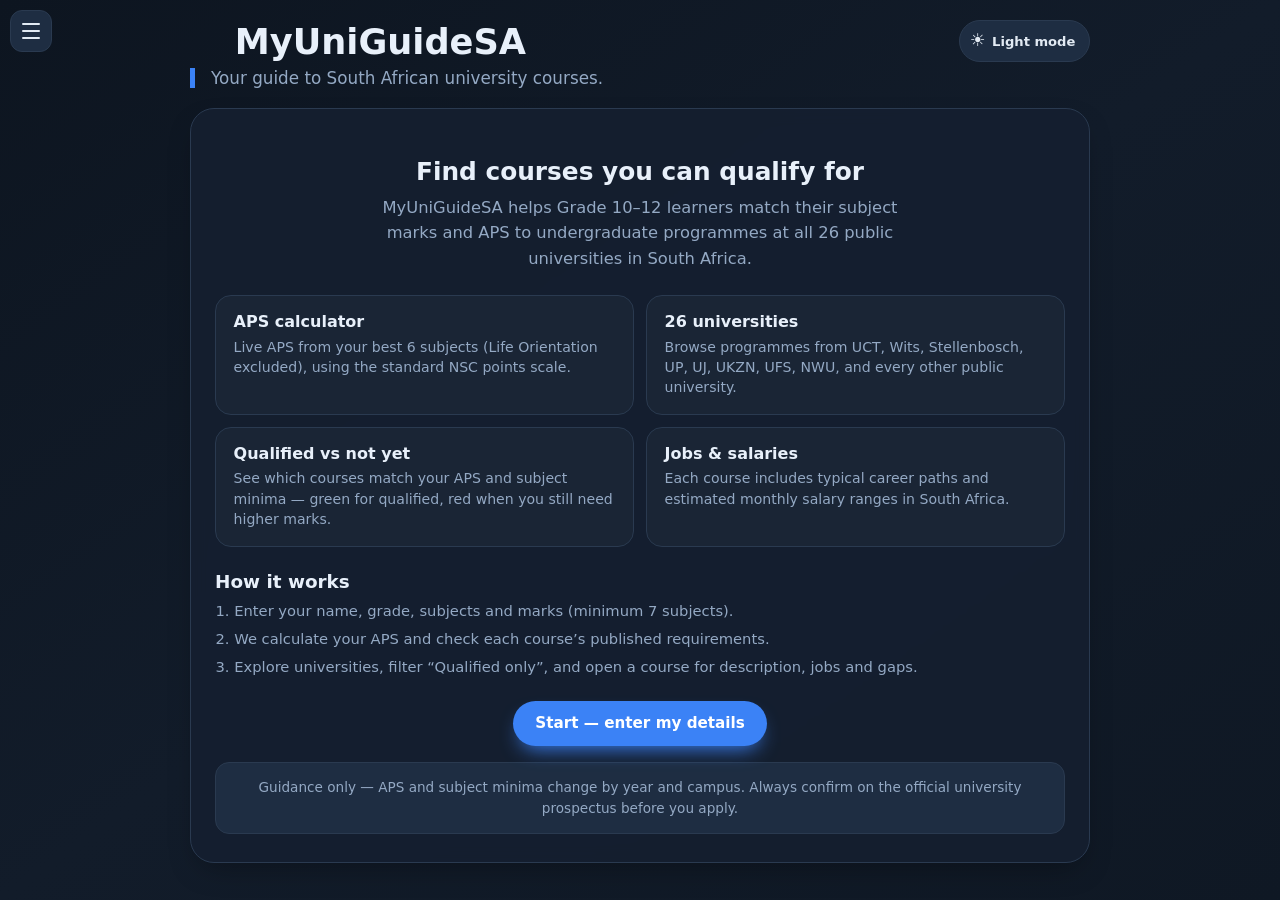
==== index.html @ 0fb4bee8 "c" ====
<!DOCTYPE html>
<html lang="en">
<head>
    <meta charset="UTF-8">
    <meta name="viewport" content="width=device-width, initial-scale=1.0">
    <title>MyUniGuideSA · Home</title>
    <link rel="stylesheet" href="style.css">
    <script>
      (function () {
        const t = localStorage.getItem('uniPath_theme') || 'dark';
        if (t === 'light') document.documentElement.classList.add('light');
      })();
    </script>
    <style>
      .home-hero { text-align: center; padding: 1.5rem 0.5rem 1.25rem; }
      .home-hero h2 {
        font-size: 1.55rem; color: var(--heading);
        margin-bottom: 0.6rem; justify-content: center;
      }
      .home-hero p {
        color: var(--text-muted); font-size: 1.02rem; line-height: 1.55;
        max-width: 34rem; margin: 0 auto;
      }
      .home-cta {
        display: flex; flex-wrap: wrap; gap: 0.6rem;
        justify-content: center; margin: 1.35rem 0 1rem;
      }
      .home-cta a {
        text-decoration: none; display: inline-flex; align-items: center;
        justify-content: center; padding: 0.85rem 1.4rem;
        border-radius: 40px; font-weight: 600; font-size: 0.95rem;
      }
      .home-cta .btn-primary { width: auto; margin: 0; }
      .feature-grid { display: grid; gap: 0.75rem; margin-top: 0.25rem; }
      @media (min-width: 640px) { .feature-grid { grid-template-columns: 1fr 1fr; } }
      .feature-card {
        background: var(--surface); border: 1px solid var(--border);
        border-radius: 16px; padding: 1rem 1.1rem; text-align: left;
      }
      .feature-card h3 { color: var(--heading); font-size: 1rem; margin-bottom: 0.35rem; }
      .feature-card p { color: var(--text-muted); font-size: 0.88rem; line-height: 1.45; margin: 0; }
      .how-list {
        margin: 0.5rem 0 0; padding-left: 1.2rem;
        color: var(--text-muted); font-size: 0.92rem; line-height: 1.55;
      }
      .how-list li { margin-bottom: 0.35rem; }
      .home-note {
        margin-top: 0; padding: 0.9rem 1rem; border-radius: 14px;
        background: var(--surface2); border: 1px solid var(--border);
        color: var(--text-muted); font-size: 0.85rem; line-height: 1.5; text-align: center;
      }
      .top-bar { margin-left: 2.8rem; }
      @media (max-width: 700px) {
        .top-bar { margin-left: 2.6rem; }
        .home-hero h2 { font-size: 1.3rem; }
      }
    </style>
</head>
<body>
    <button type="button" class="menu-btn menu-btn-fixed" id="menuBtn" aria-label="Open menu" title="Menu">
        <span class="menu-bar"></span>
        <span class="menu-bar"></span>
        <span class="menu-bar"></span>
    </button>

    <div class="side-menu-backdrop" id="menuBackdrop" hidden></div>
    <nav class="side-menu" id="sideMenu" aria-label="Main menu" hidden>
        <div class="side-menu-header">Menu</div>
        <a class="side-menu-item active" href="index.html">Home</a>
        <a class="side-menu-item" href="details.html">Your details</a>
        <a class="side-menu-item" href="contact.html">Contact</a>
    </nav>

    <div class="app-container">
        <div class="top-bar">
            <h1>MyUniGuideSA</h1>
            <button type="button" class="theme-toggle" id="themeToggle" title="Toggle theme">
                <span class="theme-icon">☀️</span>
                <span class="theme-label">Light mode</span>
            </button>
        </div>
        <div class="subhead">Your guide to South African university courses.</div>

        <div class="card single-card">
            <div class="home-hero">
                <h2>Find courses you can qualify for</h2>
                <p>
                  MyUniGuideSA helps Grade 10–12 learners match their subject marks and APS
                  to undergraduate programmes at all 26 public universities in South Africa.
                </p>
            </div>

            <div class="feature-grid">
                <div class="feature-card">
                    <h3>APS calculator</h3>
                    <p>Live APS from your best 6 subjects (Life Orientation excluded), using the standard NSC points scale.</p>
                </div>
                <div class="feature-card">
                    <h3>26 universities</h3>
                    <p>Browse programmes from UCT, Wits, Stellenbosch, UP, UJ, UKZN, UFS, NWU, and every other public university.</p>
                </div>
                <div class="feature-card">
                    <h3>Qualified vs not yet</h3>
                    <p>See which courses match your APS and subject minima — green for qualified, red when you still need higher marks.</p>
                </div>
                <div class="feature-card">
                    <h3>Jobs & salaries</h3>
                    <p>Each course includes typical career paths and estimated monthly salary ranges in South Africa.</p>
                </div>
            </div>

            <h2 style="margin-top:1.5rem; margin-bottom:0.5rem; font-size:1.15rem;">How it works</h2>
            <ol class="how-list">
                <li>Enter your name, grade, subjects and marks (minimum 7 subjects).</li>
                <li>We calculate your APS and check each course’s published requirements.</li>
                <li>Explore universities, filter “Qualified only”, and open a course for description, jobs and gaps.</li>
            </ol>

            <div class="home-cta">
                <a class="btn-primary" href="details.html">Start — enter my details</a>
            </div>

            <p class="home-note">
                Guidance only — APS and subject minima change by year and campus.
                Always confirm on the official university prospectus before you apply.
            </p>
        </div>
    </div>

    <script>
      (function () {
        const menuBtn = document.getElementById('menuBtn');
        const menu = document.getElementById('sideMenu');
        const backdrop = document.getElementById('menuBackdrop');
        function openMenu() {
          menu.hidden = false;
          backdrop.hidden = false;
          requestAnimationFrame(function () {
            menu.classList.add('open');
            backdrop.classList.add('open');
          });
        }
        function closeMenu() {
          menu.classList.remove('open');
          backdrop.classList.remove('open');
          setTimeout(function () {
            menu.hidden = true;
            backdrop.hidden = true;
          }, 200);
        }
        menuBtn.addEventListener('click', function () {
          if (menu.classList.contains('open')) closeMenu();
          else openMenu();
        });
        backdrop.addEventListener('click', closeMenu);

        const btn = document.getElementById('themeToggle');
        function applyIcon() {
          const light = document.documentElement.classList.contains('light');
          const icon = btn.querySelector('.theme-icon');
          const label = btn.querySelector('.theme-label');
          if (icon) icon.textContent = light ? '🌙' : '☀️';
          if (label) label.textContent = light ? 'Dark mode' : 'Light mode';
        }
        applyIcon();
        btn.addEventListener('click', function () {
          document.documentElement.classList.toggle('light');
          const light = document.documentElement.classList.contains('light');
          localStorage.setItem('uniPath_theme', light ? 'light' : 'dark');
          applyIcon();
        });
      })();
    </script>
</body>
</html>
---- style.css ----
* {
    box-sizing: border-box;
    margin: 0;
    padding: 0;
}

:root {
    --bg1: #0d1520;
    --bg2: #121c2a;
    --bg3: #0f1824;
    --card: rgba(22, 32, 48, 0.9);
    --border: #2a3a50;
    --text: #e2eaf3;
    --text-muted: #94a9c4;
    --heading: #e8f0fa;
    --accent: #3b82f6;
    --accent-hover: #2563eb;
    --surface: #1a2535;
    --surface2: #1e2d42;
    --surface3: #162030;
    --input-bg: #1a2535;
    --nav-bg: #1a2535cc;
    --ok-bg: #0f2a1a;
    --ok-border: #22c55e;
    --bad-bg: #2a1515;
    --bad-border: #ef4444;
    --badge-yes-bg: #14532d;
    --badge-yes-text: #86efac;
    --badge-no-bg: #450a0a;
    --badge-no-text: #fca5a5;
}

html.light {
    --bg1: #f0f4fa;
    --bg2: #e6ecf5;
    --bg3: #eef2f8;
    --card: rgba(255, 255, 255, 0.92);
    --border: #d2deec;
    --text: #102a41;
    --text-muted: #5e6f88;
    --heading: #0b2a4e;
    --accent: #1e4a7a;
    --accent-hover: #12345c;
    --surface: #f8fafd;
    --surface2: #e9f0f8;
    --surface3: #ffffff;
    --input-bg: #ffffff;
    --nav-bg: #ffffffcc;
    --ok-bg: #f2fbf5;
    --ok-border: #2e9e5b;
    --bad-bg: #fdf6f6;
    --bad-border: #d97373;
    --badge-yes-bg: #d3f1dd;
    --badge-yes-text: #0f7b3e;
    --badge-no-bg: #fadcdc;
    --badge-no-text: #a02020;
}

body {
    font-family: 'Inter', system-ui, -apple-system, BlinkMacSystemFont, 'Segoe UI', Roboto, sans-serif;
    background: linear-gradient(145deg, var(--bg1) 0%, var(--bg2) 50%, var(--bg3) 100%);
    min-height: 100vh;
    display: flex;
    justify-content: center;
    padding: 1.25rem 0.75rem 2rem;
    color: var(--text);
    transition: background 0.2s, color 0.2s;
}

.app-container {
    max-width: 900px;
    width: 100%;
}

.app-container.wide {
    max-width: 1400px;
}

.top-bar {
    display: flex;
    align-items: center;
    justify-content: space-between;
    gap: 0.6rem;
    margin-bottom: 0.4rem;
}

.top-bar h1 {
    flex: 1;
    min-width: 0;
}

.menu-btn {
    width: 42px;
    height: 42px;
    border-radius: 12px;
    border: 1px solid var(--border);
    background: var(--surface2);
    display: inline-flex;
    flex-direction: column;
    align-items: center;
    justify-content: center;
    gap: 5px;
    cursor: pointer;
    flex-shrink: 0;
    padding: 0;
}

.menu-btn:hover {
    border-color: var(--accent);
    background: var(--surface);
}

.menu-bar {
    display: block;
    width: 18px;
    height: 2px;
    background: var(--text);
    border-radius: 2px;
}

/* Side menu */
.side-menu-backdrop {
    position: fixed;
    inset: 0;
    background: rgba(0,0,0,0.45);
    z-index: 200;
    opacity: 0;
    transition: opacity 0.2s;
}

.side-menu-backdrop.open {
    opacity: 1;
}

.side-menu {
    position: fixed;
    top: 0;
    left: 0;
    width: min(300px, 85vw);
    height: 100%;
    background: var(--surface3);
    border-right: 1px solid var(--border);
    z-index: 210;
    padding: 1.25rem 0.85rem;
    transform: translateX(-105%);
    transition: transform 0.22s ease;
    box-shadow: 8px 0 30px rgba(0,0,0,0.25);
}

.side-menu.open {
    transform: translateX(0);
}

.side-menu-header {
    font-weight: 700;
    color: var(--heading);
    font-size: 1.05rem;
    margin-bottom: 1rem;
    padding: 0 0.5rem;
}

.side-menu-item {
    display: flex;
    align-items: center;
    gap: 0.7rem;
    padding: 0.85rem 0.75rem;
    border-radius: 14px;
    color: var(--text);
    text-decoration: none;
    font-weight: 600;
    font-size: 0.95rem;
    margin-bottom: 0.35rem;
}

.side-menu-item:hover,
.side-menu-item.active {
    background: var(--surface2);
    color: var(--accent);
}

.side-menu-item .icon-svg {
    display: inline-block;
    width: 1.05em;
    height: 1.05em;
    max-width: 1.25rem;
    max-height: 1.25rem;
    vertical-align: -0.15em;
    fill: none;
    stroke: currentColor;
    stroke-width: 2;
    stroke-linecap: round;
    stroke-linejoin: round;
    flex-shrink: 0;
    overflow: visible;
}


.theme-toggle {
    background: var(--surface2);
    border: 1px solid var(--border);
    color: var(--text);
    height: 42px;
    padding: 0 0.85rem 0 0.65rem;
    border-radius: 40px;
    font-size: 0.9rem;
    font-weight: 600;
    cursor: pointer;
    flex-shrink: 0;
    transition: 0.15s;
    display: inline-flex;
    align-items: center;
    gap: 0.4rem;
    font-family: inherit;
}

.theme-toggle .theme-icon {
    font-size: 1.1rem;
    line-height: 1;
}

.theme-toggle .theme-label {
    font-size: 0.82rem;
    white-space: nowrap;
}

.theme-toggle:hover {
    background: var(--accent);
    color: #fff;
    border-color: var(--accent);
}

@media (max-width: 480px) {
    .theme-toggle .theme-label {
        display: none;
    }
    .theme-toggle {
        width: 42px;
        padding: 0;
        justify-content: center;
        border-radius: 50%;
    }
}

h1 {
    font-size: 2.2rem;
    font-weight: 600;
    color: var(--heading);
    display: flex;
    align-items: center;
    gap: 0.5rem;
    flex-wrap: wrap;
}

h1 span {
    background: var(--accent);
    color: white;
    font-size: 0.95rem;
    font-weight: 500;
    padding: 0.2rem 0.85rem;
    border-radius: 40px;
    letter-spacing: 0.3px;
}

.subhead {
    color: var(--text-muted);
    margin-bottom: 1.2rem;
    font-size: 1.05rem;
    border-left: 5px solid var(--accent);
    padding-left: 1rem;
    font-weight: 400;
}

.page-nav {
    display: flex;
    align-items: center;
    gap: 0.6rem;
    margin-bottom: 1.2rem;
    background: var(--nav-bg);
    padding: 0.55rem 1rem;
    border-radius: 40px;
    border: 1px solid var(--border);
    width: fit-content;
    flex-wrap: wrap;
}

.nav-step {
    font-weight: 600;
    color: var(--text-muted);
    font-size: 0.9rem;
    padding: 0.3rem 0.85rem;
    border-radius: 30px;
    text-decoration: none;
    transition: 0.15s;
}

.nav-step.active {
    background: var(--accent);
    color: white;
    box-shadow: 0 4px 10px -3px var(--accent);
}

.nav-link:hover {
    background: var(--surface2);
    color: var(--accent);
}

.nav-arrow {
    color: var(--text-muted);
    font-weight: 600;
}

.card {
    background: var(--card);
    backdrop-filter: blur(8px);
    -webkit-backdrop-filter: blur(8px);
    border-radius: 24px;
    box-shadow: 0 12px 30px -10px rgba(0, 0, 0, 0.35);
    padding: 1.5rem 1.5rem 1.75rem;
    border: 1px solid var(--border);
}

.card h2 {
    font-size: 1.4rem;
    font-weight: 600;
    color: var(--heading);
    margin-bottom: 1.25rem;
    display: flex;
    align-items: center;
    gap: 0.5rem;
}

.field-group {
    margin-bottom: 1.2rem;
}

label {
    display: block;
    font-weight: 500;
    color: var(--text-muted);
    margin-bottom: 0.35rem;
    font-size: 0.9rem;
}

input, select {
    width: 100%;
    padding: 0.8rem 1rem;
    border: 2px solid var(--border);
    border-radius: 16px;
    font-size: 1rem;
    background: var(--input-bg);
    transition: 0.15s;
    font-family: inherit;
    color: var(--text);
}

input:focus, select:focus {
    outline: none;
    border-color: var(--accent);
    box-shadow: 0 0 0 4px rgba(59, 130, 246, 0.2);
}

input::placeholder {
    color: var(--text-muted);
    opacity: 0.7;
}

.subject-row {
    display: flex;
    gap: 0.55rem;
    align-items: center;
    margin-bottom: 0.55rem;
    background: var(--surface);
    padding: 0.45rem 0.55rem;
    border-radius: 16px;
    border: 1px solid var(--border);
}

.subject-row select {
    flex: 2;
    min-width: 0;
    padding: 0.55rem 0.7rem;
    font-size: 0.92rem;
}

.subject-row input {
    flex: 0 0 72px;
    padding: 0.55rem 0.4rem;
    text-align: center;
    font-size: 0.92rem;
}

.subject-row button {
    background: #3a1f1f;
    border: none;
    border-radius: 12px;
    width: 34px;
    height: 34px;
    font-size: 1.1rem;
    color: #f87171;
    font-weight: bold;
    cursor: pointer;
    flex-shrink: 0;
}

html.light .subject-row button {
    background: #ffe8e8;
    color: #b33a3a;
}

.subject-row button:hover {
    filter: brightness(1.15);
}

.btn-primary, .btn-secondary {
    border: none;
    padding: 0.95rem 1.6rem;
    border-radius: 40px;
    font-weight: 600;
    font-size: 1rem;
    cursor: pointer;
    transition: 0.2s;
    display: inline-flex;
    align-items: center;
    justify-content: center;
    gap: 0.5rem;
}

.btn-primary {
    background: var(--accent);
    color: white;
    box-shadow: 0 10px 20px -8px var(--accent);
    width: 100%;
    margin-top: 0.75rem;
}

.btn-primary:hover {
    background: var(--accent-hover);
    transform: scale(1.01);
}

.btn-primary:disabled {
    opacity: 0.7;
    cursor: wait;
    transform: none;
}

.btn-secondary {
    background: var(--surface2);
    color: var(--text);
    border: 1px solid var(--border);
}

.btn-secondary:hover {
    filter: brightness(1.08);
}

.subjects-header {
    display: flex;
    justify-content: space-between;
    align-items: center;
    margin-bottom: 0.6rem;
    flex-wrap: wrap;
    gap: 0.4rem;
}

.subjects-header span {
    font-weight: 500;
    color: var(--text-muted);
    font-size: 0.92rem;
}

.btn-small {
    background: var(--surface2);
    border: none;
    padding: 0.35rem 0.9rem;
    border-radius: 30px;
    font-weight: 500;
    font-size: 0.85rem;
    color: var(--accent);
    cursor: pointer;
}

.btn-small:hover {
    filter: brightness(1.1);
}

.hint-text {
    font-size: 0.8rem;
    color: var(--text-muted);
    margin-top: 0.4rem;
}

.hint-text.center {
    text-align: center;
    margin-top: 0.75rem;
}

/* Live APS */
.aps-live {
    display: flex;
    align-items: center;
    flex-wrap: wrap;
    gap: 0.6rem;
    margin: 1rem 0 0.25rem;
    padding: 0.85rem 1.1rem;
    background: var(--surface2);
    border: 1px solid var(--border);
    border-radius: 16px;
}

.aps-live-label {
    font-weight: 600;
    color: var(--text-muted);
    font-size: 0.9rem;
}

.aps-live-value {
    background: var(--accent);
    color: #fff;
    font-weight: 700;
    font-size: 1.15rem;
    padding: 0.2rem 0.85rem;
    border-radius: 40px;
    min-width: 2.5rem;
    text-align: center;
}

.aps-live-hint {
    font-size: 0.8rem;
    color: var(--text-muted);
}

/* Results toolbar (sticky filters) */
.results-toolbar {
    position: relative;
    background: var(--surface3);
    border: 1px solid var(--border);
    border-radius: 16px;
    padding: 0.75rem 0.9rem;
    margin-bottom: 1rem;
    box-shadow: 0 4px 12px -8px rgba(0,0,0,0.25);
}

.filter-row {
    display: flex;
    align-items: center;
    flex-wrap: wrap;
    gap: 0.4rem;
    margin-bottom: 0.65rem;
}

.filter-label {
    font-size: 0.85rem;
    font-weight: 600;
    color: var(--text-muted);
    margin-right: 0.25rem;
}

.filter-btn {
    background: var(--surface);
    border: 1px solid var(--border);
    color: var(--text);
    padding: 0.35rem 0.75rem;
    border-radius: 20px;
    font-size: 0.8rem;
    font-weight: 500;
    cursor: pointer;
    transition: 0.15s;
}

.filter-btn.active {
    background: var(--accent);
    border-color: var(--accent);
    color: #fff;
}

.filter-btn:hover:not(.active) {
    border-color: var(--accent);
}

.uni-nav-title {
    font-weight: 600;
    color: var(--text-muted);
    margin-bottom: 0.45rem;
    font-size: 0.85rem;
}

.uni-nav-btns {
    display: flex;
    flex-wrap: wrap;
    gap: 0.35rem;
}

.uni-nav-btn {
    background: var(--surface);
    border: 1px solid var(--border);
    color: var(--text);
    padding: 0.28rem 0.55rem;
    border-radius: 16px;
    font-size: 0.75rem;
    font-weight: 600;
    cursor: pointer;
    transition: 0.15s;
}

.uni-nav-btn:hover {
    background: var(--accent);
    color: #fff;
    border-color: var(--accent);
}

.results-summary {
    margin-bottom: 0.85rem;
    padding: 0.75rem 1rem;
    background: var(--surface2);
    border-radius: 16px;
    border: 1px solid var(--border);
    display: flex;
    flex-wrap: wrap;
    align-items: center;
    gap: 0.5rem;
}

.aps-pill {
    background: var(--accent);
    color: white;
    padding: 0.15rem 0.7rem;
    border-radius: 40px;
    font-size: 0.85rem;
    font-weight: 600;
}

.results-counts {
    color: var(--text-muted);
    font-weight: 500;
    font-size: 0.9rem;
}

.disclaimer {
    font-size: 0.78rem;
    color: var(--text-muted);
    margin-bottom: 1rem;
    line-height: 1.4;
}

.university-block {
    background: var(--surface3);
    border-radius: 20px;
    margin-bottom: 1.15rem;
    border: 1px solid var(--border);
    overflow: hidden;
    transition: box-shadow 0.3s;
}

.university-block.uni-highlight {
    box-shadow: 0 0 0 3px var(--accent);
}

.university-header {
    background: var(--surface2);
    padding: 0.85rem 1.1rem;
    font-weight: 700;
    font-size: 1.05rem;
    color: var(--heading);
    border-bottom: 1px solid var(--border);
    display: flex;
    align-items: center;
    justify-content: space-between;
    gap: 0.6rem;
    flex-wrap: wrap;
}

.uni-header-left {
    display: flex;
    align-items: center;
    gap: 0.45rem;
    flex-wrap: wrap;
}

.uni-short {
    background: var(--accent);
    color: #fff;
    font-size: 0.7rem;
    font-weight: 700;
    padding: 0.15rem 0.45rem;
    border-radius: 8px;
    letter-spacing: 0.3px;
}

.uni-title {
    font-size: 1.02rem;
}

.province-tag {
    background: var(--surface);
    border: 1px solid var(--border);
    color: var(--text-muted);
    font-size: 0.7rem;
    font-weight: 600;
    padding: 0.15rem 0.5rem;
    border-radius: 20px;
}

.apply-link {
    font-size: 0.8rem;
    font-weight: 600;
    color: var(--accent);
    text-decoration: none;
    padding: 0.3rem 0.7rem;
    border: 1px solid var(--accent);
    border-radius: 20px;
    white-space: nowrap;
}

.apply-link:hover {
    background: var(--accent);
    color: #fff;
}

.faculty-block {
    border-bottom: 1px solid var(--border);
    padding: 0.15rem 0;
}

.faculty-block:last-child {
    border-bottom: none;
}

.faculty-header {
    padding: 0.75rem 1.1rem 0.35rem;
    font-weight: 600;
    color: var(--accent);
    font-size: 0.95rem;
    background: var(--surface);
}

.course-item {
    display: flex;
    align-items: center;
    justify-content: space-between;
    padding: 0.6rem 1.1rem 0.6rem 1.35rem;
    border-bottom: 1px solid var(--border);
    transition: 0.1s;
    cursor: pointer;
}

.course-item:last-child {
    border-bottom: none;
}

.course-item:hover {
    filter: brightness(1.06);
}

.course-info {
    display: flex;
    align-items: center;
    gap: 0.55rem;
    flex: 1;
    flex-wrap: wrap;
    min-width: 0;
}

.course-name {
    font-weight: 500;
    color: var(--text);
    font-size: 0.95rem;
}

.course-aps, .course-duration {
    background: var(--surface);
    color: var(--text-muted);
    padding: 0.12rem 0.55rem;
    border-radius: 40px;
    font-size: 0.72rem;
    font-weight: 600;
    white-space: nowrap;
    border: 1px solid var(--border);
}

.arrow-btn {
    background: none;
    border: none;
    font-size: 1.1rem;
    color: var(--accent);
    cursor: pointer;
    padding: 0.25rem 0.4rem;
    border-radius: 30px;
    opacity: 0.75;
    flex-shrink: 0;
}

.arrow-btn:hover {
    background: var(--surface2);
    opacity: 1;
}

.course-desc {
    display: none !important;
    padding: 0.7rem 1.1rem 0.9rem 1.35rem;
    background: var(--surface);
    font-size: 0.88rem;
    color: var(--text-muted);
    border-left: 4px solid var(--accent);
    margin: 0 0 0.25rem 0;
    border-radius: 0 0 0 10px;
    line-height: 1.55;
}

.course-desc.show {
    display: block !important;
}

.course-desc strong {
    color: var(--heading);
}

.course-desc ul {
    margin: 0.35rem 0 0 1.1rem;
}

.course-desc li {
    margin-bottom: 0.15rem;
}

.req-fail, .aps-bad {
    color: #f87171;
}

html.light .req-fail, html.light .aps-bad {
    color: #b33a3a;
}

.aps-ok {
    color: #4ade80;
}

html.light .aps-ok {
    color: #0f7b3e;
}

.no-results {
    padding: 1.5rem;
    text-align: center;
    color: var(--text-muted);
    font-style: italic;
}

.course-qualified {
    background: rgba(34, 197, 94, 0.18);
    border-left: 5px solid #22c55e;
}

.course-not-qualified {
    background: rgba(239, 68, 68, 0.16);
    border-left: 5px solid #ef4444;
}

html.light .course-qualified {
    background: #dcfce7;
    border-left: 5px solid #16a34a;
}

html.light .course-not-qualified {
    background: #fee2e2;
    border-left: 5px solid #dc2626;
}

.badge {
    font-size: 0.68rem;
    font-weight: 700;
    padding: 0.15rem 0.5rem;
    border-radius: 40px;
    white-space: nowrap;
}

.badge-yes {
    background: var(--badge-yes-bg);
    color: var(--badge-yes-text);
    border: 1px solid var(--ok-border);
}

.badge-no {
    background: var(--badge-no-bg);
    color: var(--badge-no-text);
    border: 1px solid var(--bad-border);
}

.subject-row.locked {
    background: var(--surface2);
    border: 1px solid var(--border);
    position: relative;
}

.subject-row.locked::before {
    content: 'L';
    position: absolute;
    top: -7px;
    left: -7px;
    background: var(--accent);
    color: white;
    font-size: 0.65rem;
    width: 18px;
    height: 18px;
    border-radius: 50%;
    display: flex;
    align-items: center;
    justify-content: center;
}

.subject-row.locked select,
.subject-row.locked input {
    background: var(--surface3);
    color: var(--text);
    font-weight: 600;
    border-color: var(--border);
}

.subject-row .lock-badge {
    display: flex;
    align-items: center;
    justify-content: center;
    background: var(--accent);
    color: white;
    font-size: 0.7rem;
    font-weight: 700;
    width: 34px;
    height: 34px;
    border-radius: 12px;
    flex-shrink: 0;
}


/* ========== MOBILE / PHONE ========== */

/* ========== PHONES ONLY ========== */
@media (max-width: 700px) {
    body {
        padding: 0.55rem 0.55rem 4.5rem;
        padding-top: 0.55rem;
    }

    .menu-btn-fixed {
        position: fixed;
        top: 0.55rem;
        left: 0.55rem;
        z-index: 300;
        width: 40px;
        height: 40px;
    }

    /* Room for fixed menu on the left */
    .app-container,
    .app-container.wide {
        max-width: 100%;
        width: 100%;
        padding-left: 0;
        padding-right: 0;
        box-sizing: border-box;
    }

    .top-bar {
        display: flex;
        align-items: center;
        justify-content: space-between;
        gap: 0.5rem;
        margin: 0 0 0.35rem 2.6rem; /* leave space for fixed menu */
        width: auto;
        max-width: 100%;
    }

    .top-bar h1 {
        flex: 1;
        min-width: 0;
        font-size: 1.25rem;
        margin: 0;
    }

    h1 span {
        font-size: 0.65rem;
        padding: 0.12rem 0.5rem;
    }

    .theme-toggle {
        width: 40px;
        height: 40px;
        min-width: 40px;
        padding: 0;
        border-radius: 50%;
        justify-content: center;
        flex-shrink: 0;
    }

    .theme-toggle .theme-label {
        display: none;
    }

    .theme-toggle .theme-icon {
        font-size: 1.15rem;
        line-height: 1;
    }

    .subhead {
        font-size: 0.86rem;
        margin: 0 0 0.75rem 0;
        padding-left: 0.7rem;
        border-left-width: 3px;
        line-height: 1.4;
        width: 100%;
        box-sizing: border-box;
    }

    .page-nav {
        width: 100%;
        max-width: 100%;
        box-sizing: border-box;
        justify-content: center;
        padding: 0.4rem 0.5rem;
        margin-bottom: 0.75rem;
    }

    .nav-step {
        font-size: 0.75rem;
        padding: 0.28rem 0.55rem;
    }

    .card {
        width: 100%;
        max-width: 100%;
        box-sizing: border-box;
        padding: 1rem 0.75rem 1.15rem;
        border-radius: 16px;
        margin: 0;
    }

    .card h2 {
        font-size: 1.12rem;
        margin-bottom: 0.85rem;
    }

    input, select {
        font-size: 16px;
        width: 100%;
        box-sizing: border-box;
    }

    /* Subject rows: select left, mark + lock on RIGHT (same row) */
    .subject-row {
        display: flex;
        flex-wrap: nowrap;
        align-items: center;
        gap: 0.4rem;
        padding: 0.45rem 0.45rem;
        margin-bottom: 0.5rem;
        width: 100%;
        box-sizing: border-box;
    }

    .subject-row select {
        flex: 1 1 auto;
        min-width: 0;
        width: auto;
        font-size: 15px;
        padding: 0.55rem 0.5rem;
    }

    .subject-row input.subject-mark {
        flex: 0 0 58px;
        width: 58px;
        min-width: 58px;
        max-width: 58px;
        padding: 0.55rem 0.25rem;
        font-size: 15px;
        text-align: center;
    }

    .subject-row button,
    .subject-row .lock-badge {
        flex: 0 0 34px;
        width: 34px;
        height: 34px;
        min-width: 34px;
    }

    .subject-row.locked::before {
        display: none; /* avoid double L clutter on phones */
    }

    .subjects-header {
        flex-direction: column;
        align-items: flex-start;
        gap: 0.4rem;
    }

    .aps-live {
        width: 100%;
        box-sizing: border-box;
    }

    .btn-primary {
        width: 100%;
        box-sizing: border-box;
    }

    /* Results full width */
    .results-summary,
    .results-toolbar,
    .university-block,
    .disclaimer {
        width: 100%;
        max-width: 100%;
        box-sizing: border-box;
    }

    .results-toolbar {
        padding: 0.55rem 0.6rem;
    }

    .uni-search-input {
        width: 100%;
        box-sizing: border-box;
        font-size: 16px;
    }

    .uni-nav-btns {
        display: grid;
        grid-template-columns: 1fr 1fr;
        gap: 0.35rem;
    }

    .uni-nav-btn {
        width: 100%;
        text-align: center;
        white-space: normal;
        font-size: 0.68rem;
        padding: 0.4rem 0.35rem;
    }

    .course-item {
        width: 100%;
        box-sizing: border-box;
        padding: 0.55rem 0.6rem;
    }

    .course-name {
        width: 100%;
        font-size: 0.86rem;
    }

    /* Scroll-to-top: bottom center only, not top-right clutter */
    .scroll-top-btn {
        left: 50%;
        right: auto;
        bottom: 1rem;
        top: auto;
        transform: translateX(-50%) translateY(120%);
        width: 46px;
        height: 46px;
    }

    .scroll-top-btn.show {
        transform: translateX(-50%) translateY(0);
    }

    .scroll-top-btn:hover {
        transform: translateX(-50%) translateY(0) scale(1.06);
    }

    .btn-secondary {
        width: 100%;
        max-width: 100%;
        box-sizing: border-box;
    }
}

@media (max-width: 380px) {
    .top-bar h1 {
        font-size: 1.1rem;
    }

    .subject-row input.subject-mark {
        flex: 0 0 52px;
        width: 52px;
        min-width: 52px;
        max-width: 52px;
    }
}

@media (max-width: 700px) {
    html.light body {
        background: #ffffff !important;
        color: #102a41;
    }
    html.light {
        --bg1: #ffffff;
        --bg2: #ffffff;
        --bg3: #f7f9fc;
        --card: #ffffff;
        --surface: #f8fafc;
        --surface2: #f1f5f9;
        --surface3: #ffffff;
        --input-bg: #ffffff;
        --border: #e2e8f0;
        --text: #0f172a;
        --text-muted: #64748b;
        --heading: #0f172a;
    }
}

.app-toast {
    position: fixed;
    left: 50%;
    bottom: 1.5rem;
    transform: translateX(-50%) translateY(120%);
    background: var(--surface3);
    color: var(--heading);
    border: 1px solid var(--border);
    padding: 0.85rem 1.2rem;
    border-radius: 14px;
    font-size: 0.92rem;
    font-weight: 600;
    z-index: 9999;
    max-width: min(92vw, 360px);
    text-align: center;
    box-shadow: 0 12px 30px rgba(0,0,0,0.25);
    opacity: 0;
    transition: 0.25s;
    pointer-events: none;
}
.app-toast.show {
    opacity: 1;
    transform: translateX(-50%) translateY(0);
}

/* University search */
.uni-search-wrap { margin-top: 0.35rem; }
.uni-search-label {
    display: flex; align-items: center; gap: 0.35rem;
    font-size: 0.85rem; font-weight: 600; color: var(--text-muted); margin-bottom: 0.4rem;
}
.uni-search-box { position: relative; }
.uni-search-input {
    width: 100%; padding: 0.75rem 1rem; border: 2px solid var(--border);
    border-radius: 14px; background: var(--input-bg); color: var(--text);
    font-size: 1rem; font-family: inherit;
}
.uni-search-input:focus {
    outline: none; border-color: var(--accent);
    box-shadow: 0 0 0 4px rgba(59, 130, 246, 0.2);
}
.uni-search-list {
    position: absolute; left: 0; right: 0; top: calc(100% + 4px);
    max-height: 260px; overflow-y: auto; margin: 0; padding: 0.35rem;
    list-style: none; background: var(--surface3); border: 1px solid var(--border);
    border-radius: 14px; box-shadow: 0 12px 28px rgba(0,0,0,0.3); z-index: 30;
}
.uni-search-item {
    padding: 0.7rem 0.85rem; border-radius: 10px; cursor: pointer;
    font-size: 0.9rem; color: var(--text);
}
.uni-search-item:hover { background: var(--surface2); color: var(--accent); }
.uni-search-empty { padding: 0.7rem 0.85rem; color: var(--text-muted); font-size: 0.88rem; }

.jobs-title { display: block; margin-top: 0.55rem; color: var(--heading); font-weight: 700; }
.jobs-list { margin: 0.35rem 0 0; padding-left: 1.1rem; list-style: disc; }
.jobs-list li { margin-bottom: 0.25rem; line-height: 1.4; }

.course-wrap { margin-bottom: 0.15rem; }

.course-desc[hidden] { display: none !important; }
.course-desc.show:not([hidden]) { display: block !important; }

/* Prevent SVG icons from exploding layout */
.uni-title .icon-svg,
.faculty-header .icon-svg,
.uni-search-label .icon-svg,
.course-duration .icon-svg {
    width: 1rem !important;
    height: 1rem !important;
    max-width: 1rem !important;
    max-height: 1rem !important;
}
.university-block svg,
.faculty-block svg,
.results-toolbar svg {
    max-width: 1.25rem;
    max-height: 1.25rem;
}

.faculty-header {
    width: 100%;
    display: flex;
    align-items: center;
    justify-content: space-between;
    gap: 0.5rem;
    text-align: left;
    cursor: pointer;
    background: transparent;
    border: none;
    border-bottom: 1px solid var(--border);
    color: var(--accent);
    font-family: inherit;
    font-weight: 600;
    font-size: 0.95rem;
    padding: 0.75rem 1rem;
}
.faculty-header:hover { background: var(--surface2); }
.faculty-header-left { display: flex; align-items: center; gap: 0.4rem; min-width: 0; }
.faculty-chevron { color: var(--text-muted); font-size: 0.75rem; flex-shrink: 0; }
.faculty-body { display: block; }
.faculty-block:not(.open) .faculty-body { display: none; }
.faculty-block.open .faculty-body { display: block; }
.course-desc[hidden] { display: none !important; }

/* === layout fixes === */

.ico {
    display: inline-block;
    font-size: 0.85em;
    line-height: 1;
    margin-right: 0.35rem;
    opacity: 0.85;
    color: var(--accent);
    vertical-align: middle;
}
.faculty-header {
    width: 100%;
    display: flex !important;
    flex-direction: row !important;
    align-items: center;
    justify-content: flex-start !important;
    gap: 0.5rem;
    text-align: left !important;
    cursor: pointer;
    background: var(--surface2);
    border: none;
    border-bottom: 1px solid var(--border);
    color: var(--accent);
    font-family: inherit;
    font-weight: 600;
    font-size: 0.92rem;
    padding: 0.7rem 1rem;
}
.faculty-header-left {
    display: flex !important;
    flex-direction: row !important;
    align-items: center;
    gap: 0.4rem;
    min-width: 0;
    flex: 1;
    text-align: left !important;
    justify-content: flex-start !important;
}
.faculty-chevron {
    color: var(--text-muted);
    font-size: 0.7rem;
    flex-shrink: 0;
    margin-left: auto;
}
.university-header {
    display: flex;
    flex-direction: row;
    align-items: center;
    justify-content: flex-start;
    gap: 0.5rem;
    text-align: left;
}
.uni-header-left {
    display: flex;
    flex-direction: row;
    align-items: center;
    gap: 0.4rem;
    flex: 1;
    text-align: left;
}
.uni-title {
    text-align: left;
}
.course-duration .ico {
    margin-right: 0.25rem;
}
/* Menu always far top-left */
.menu-btn-fixed {
    position: fixed !important;
    top: 0.65rem !important;
    left: 0.65rem !important;
    right: auto !important;
    z-index: 300 !important;
}
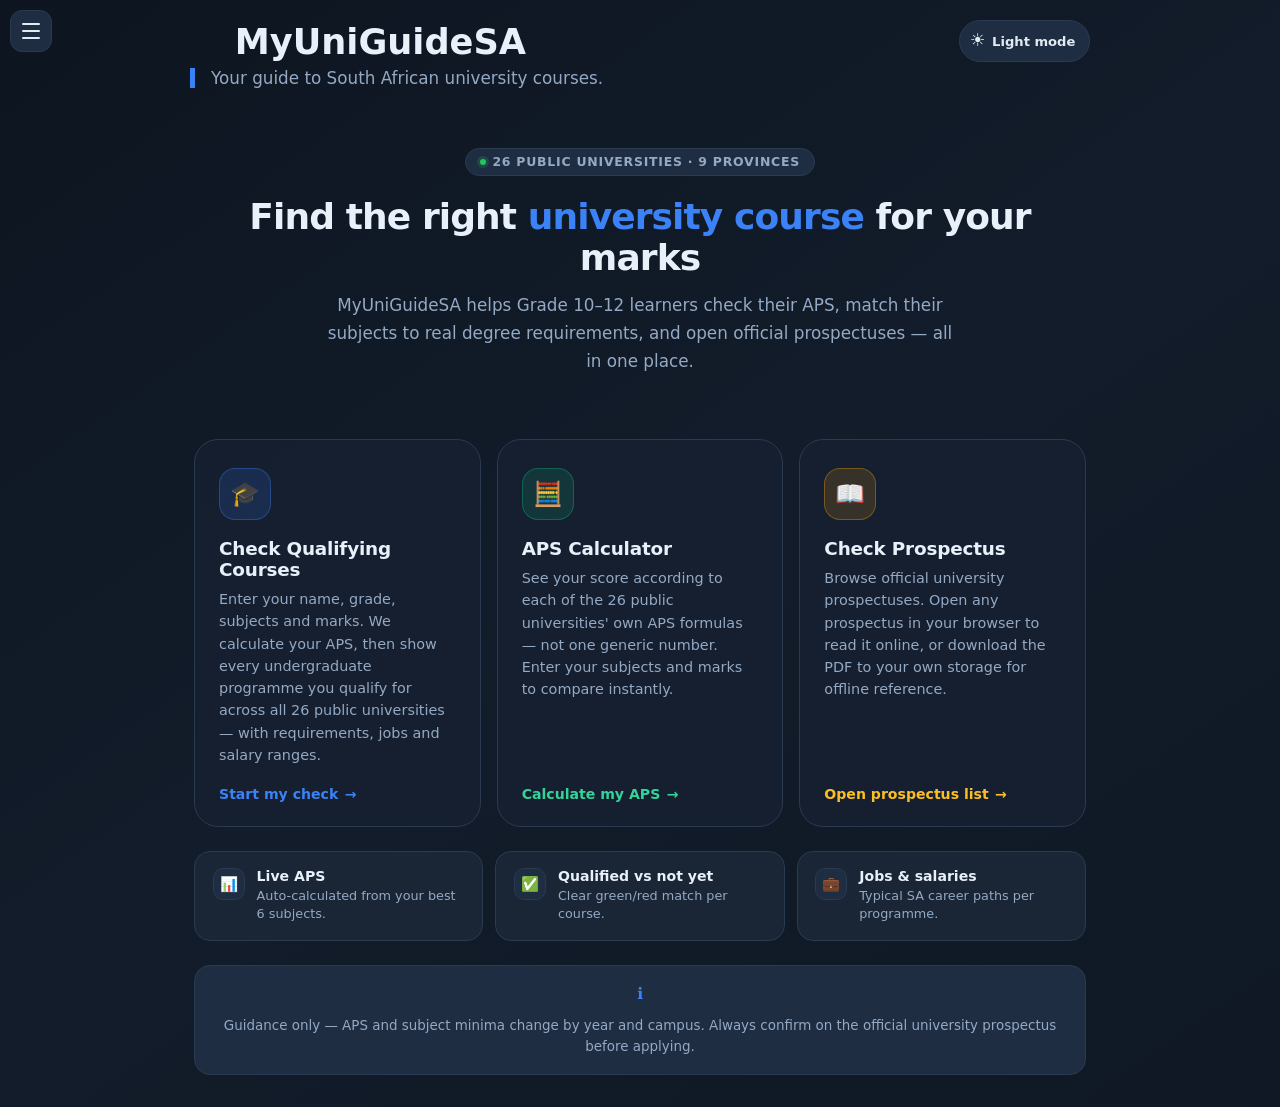
==== commit 2886cc2c: "yes" ====
--- a/index.html
+++ b/index.html
@@ -4,6 +4,12 @@
     <meta charset="UTF-8">
     <meta name="viewport" content="width=device-width, initial-scale=1.0">
     <title>MyUniGuideSA · Home</title>
+    <link rel="icon" type="image/png" href="logos/favicon-96x96.png?v=20261009" sizes="96x96" />
+    <link rel="icon" type="image/svg+xml" href="logos/favicon.svg?v=20261009" />
+    <link rel="shortcut icon" href="logos/favicon.ico?v=20261009" />
+    <link rel="apple-touch-icon" sizes="180x180" href="logos/apple-touch-icon.png?v=20261009" />
+    <meta name="apple-mobile-web-app-title" content="MyUniGuideSA" />
+    <link rel="manifest" href="logos/site.webmanifest?v=20261009" />
     <link rel="stylesheet" href="style.css">
     <script>
       (function () {
@@ -11,50 +17,6 @@
         if (t === 'light') document.documentElement.classList.add('light');
       })();
     </script>
-    <style>
-      .home-hero { text-align: center; padding: 1.5rem 0.5rem 1.25rem; }
-      .home-hero h2 {
-        font-size: 1.55rem; color: var(--heading);
-        margin-bottom: 0.6rem; justify-content: center;
-      }
-      .home-hero p {
-        color: var(--text-muted); font-size: 1.02rem; line-height: 1.55;
-        max-width: 34rem; margin: 0 auto;
-      }
-      .home-cta {
-        display: flex; flex-wrap: wrap; gap: 0.6rem;
-        justify-content: center; margin: 1.35rem 0 1rem;
-      }
-      .home-cta a {
-        text-decoration: none; display: inline-flex; align-items: center;
-        justify-content: center; padding: 0.85rem 1.4rem;
-        border-radius: 40px; font-weight: 600; font-size: 0.95rem;
-      }
-      .home-cta .btn-primary { width: auto; margin: 0; }
-      .feature-grid { display: grid; gap: 0.75rem; margin-top: 0.25rem; }
-      @media (min-width: 640px) { .feature-grid { grid-template-columns: 1fr 1fr; } }
-      .feature-card {
-        background: var(--surface); border: 1px solid var(--border);
-        border-radius: 16px; padding: 1rem 1.1rem; text-align: left;
-      }
-      .feature-card h3 { color: var(--heading); font-size: 1rem; margin-bottom: 0.35rem; }
-      .feature-card p { color: var(--text-muted); font-size: 0.88rem; line-height: 1.45; margin: 0; }
-      .how-list {
-        margin: 0.5rem 0 0; padding-left: 1.2rem;
-        color: var(--text-muted); font-size: 0.92rem; line-height: 1.55;
-      }
-      .how-list li { margin-bottom: 0.35rem; }
-      .home-note {
-        margin-top: 0; padding: 0.9rem 1rem; border-radius: 14px;
-        background: var(--surface2); border: 1px solid var(--border);
-        color: var(--text-muted); font-size: 0.85rem; line-height: 1.5; text-align: center;
-      }
-      .top-bar { margin-left: 2.8rem; }
-      @media (max-width: 700px) {
-        .top-bar { margin-left: 2.6rem; }
-        .home-hero h2 { font-size: 1.3rem; }
-      }
-    </style>
 </head>
 <body>
     <button type="button" class="menu-btn menu-btn-fixed" id="menuBtn" aria-label="Open menu" title="Menu">
@@ -68,6 +30,9 @@
         <div class="side-menu-header">Menu</div>
         <a class="side-menu-item active" href="index.html">Home</a>
         <a class="side-menu-item" href="details.html">Your details</a>
+        <a class="side-menu-item" href="courses.html">Your courses</a>
+        <a class="side-menu-item" href="aps.html">APS Calculator</a>
+        <a class="side-menu-item" href="prospectus.html">Prospectus</a>
         <a class="side-menu-item" href="contact.html">Contact</a>
     </nav>
 
@@ -81,49 +46,86 @@
         </div>
         <div class="subhead">Your guide to South African university courses.</div>
 
-        <div class="card single-card">
+        <div class="home-wrapper">
+
+            <!-- Hero -->
             <div class="home-hero">
-                <h2>Find courses you can qualify for</h2>
-                <p>
-                  MyUniGuideSA helps Grade 10–12 learners match their subject marks and APS
-                  to undergraduate programmes at all 26 public universities in South Africa.
+                <span class="home-badge"><span class="dot"></span> 26 public universities · 9 provinces</span>
+                <h2>Find the right <span class="accent">university course</span> for your marks</h2>
+                <p class="lead">
+                    MyUniGuideSA helps Grade 10–12 learners check their APS, match their subjects
+                    to real degree requirements, and open official prospectuses — all in one place.
                 </p>
             </div>
 
-            <div class="feature-grid">
-                <div class="feature-card">
-                    <h3>APS calculator</h3>
-                    <p>Live APS from your best 6 subjects (Life Orientation excluded), using the standard NSC points scale.</p>
+            <!-- Action cards -->
+            <div class="action-grid">
+                <a class="action-card primary" href="details.html">
+                    <div class="action-icon">🎓</div>
+                    <h3>Check Qualifying Courses</h3>
+                    <p>
+                        Enter your name, grade, subjects and marks. We calculate your APS,
+                        then show every undergraduate programme you qualify for across all 26
+                        public universities — with requirements, jobs and salary ranges.
+                    </p>
+                    <span class="cta">Start my check <span class="arrow">→</span></span>
+                </a>
+
+                <a class="action-card secondary" href="aps.html">
+                    <div class="action-icon">🧮</div>
+                    <h3>APS Calculator</h3>
+                    <p>
+                        See your score according to each of the 26 public universities'
+                        own APS formulas — not one generic number. Enter your subjects
+                        and marks to compare instantly.
+                    </p>
+                    <span class="cta">Calculate my APS <span class="arrow">→</span></span>
+                </a>
+
+                <a class="action-card tertiary" href="prospectus.html">
+                    <div class="action-icon">📖</div>
+                    <h3>Check Prospectus</h3>
+                    <p>
+                        Browse official university prospectuses. Open any prospectus in your
+                        browser to read it online, or download the PDF to your own storage
+                        for offline reference.
+                    </p>
+                    <span class="cta">Open prospectus list <span class="arrow">→</span></span>
+                </a>
+            </div>
+
+            <!-- Feature strip -->
+            <div class="feature-strip">
+                <div class="feature-item">
+                    <div class="f-icon">📊</div>
+                    <div>
+                        <h4>Live APS</h4>
+                        <p>Auto-calculated from your best 6 subjects.</p>
+                    </div>
                 </div>
-                <div class="feature-card">
-                    <h3>26 universities</h3>
-                    <p>Browse programmes from UCT, Wits, Stellenbosch, UP, UJ, UKZN, UFS, NWU, and every other public university.</p>
+                <div class="feature-item">
+                    <div class="f-icon">✅</div>
+                    <div>
+                        <h4>Qualified vs not yet</h4>
+                        <p>Clear green/red match per course.</p>
+                    </div>
                 </div>
-                <div class="feature-card">
-                    <h3>Qualified vs not yet</h3>
-                    <p>See which courses match your APS and subject minima — green for qualified, red when you still need higher marks.</p>
-                </div>
-                <div class="feature-card">
-                    <h3>Jobs & salaries</h3>
-                    <p>Each course includes typical career paths and estimated monthly salary ranges in South Africa.</p>
+                <div class="feature-item">
+                    <div class="f-icon">💼</div>
+                    <div>
+                        <h4>Jobs & salaries</h4>
+                        <p>Typical SA career paths per programme.</p>
+                    </div>
                 </div>
             </div>
 
-            <h2 style="margin-top:1.5rem; margin-bottom:0.5rem; font-size:1.15rem;">How it works</h2>
-            <ol class="how-list">
-                <li>Enter your name, grade, subjects and marks (minimum 7 subjects).</li>
-                <li>We calculate your APS and check each course’s published requirements.</li>
-                <li>Explore universities, filter “Qualified only”, and open a course for description, jobs and gaps.</li>
-            </ol>
-
-            <div class="home-cta">
-                <a class="btn-primary" href="details.html">Start — enter my details</a>
+            <!-- Note -->
+            <div class="home-note">
+                <span class="info">ℹ</span>
+                Guidance only — APS and subject minima change by year and campus.
+                Always confirm on the official university prospectus before applying.
             </div>
 
-            <p class="home-note">
-                Guidance only — APS and subject minima change by year and campus.
-                Always confirm on the official university prospectus before you apply.
-            </p>
         </div>
     </div>
 
--- a/style.css
+++ b/style.css
@@ -1386,4 +1386,523 @@
     left: 0.65rem !important;
     right: auto !important;
     z-index: 300 !important;
+}
+/* University logo badge */
+.uni-logo {
+    display: inline-flex;
+    align-items: center;
+    justify-content: center;
+    min-width: 2.1rem;
+    height: 2.1rem;
+    padding: 0 0.35rem;
+    border-radius: 10px;
+    color: #fff;
+    font-size: 0.62rem;
+    font-weight: 800;
+    letter-spacing: 0.02em;
+    flex-shrink: 0;
+    line-height: 1;
+}
+.uni-header-left {
+    display: flex;
+    align-items: center;
+    gap: 0.55rem;
+    flex-wrap: nowrap;
+}
+
+/* Scroll to top — bottom middle */
+.scroll-top-btn {
+    position: fixed;
+    left: 50%;
+    bottom: 1.25rem;
+    transform: translateX(-50%) translateY(140%);
+    width: 48px;
+    height: 48px;
+    border-radius: 50%;
+    border: 1px solid var(--border);
+    background: var(--accent);
+    color: #fff;
+    font-size: 1.25rem;
+    font-weight: 700;
+    cursor: pointer;
+    z-index: 150;
+    opacity: 0;
+    pointer-events: none;
+    transition: 0.25s;
+    box-shadow: 0 8px 20px rgba(0,0,0,0.25);
+}
+.scroll-top-btn.show {
+    opacity: 1;
+    pointer-events: auto;
+    transform: translateX(-50%) translateY(0);
+}
+.scroll-top-btn:hover {
+    filter: brightness(1.08);
+}
+
+.faculty-body { display: block; }
+.faculty-block.open .faculty-body { display: block; }
+
+/* Phone: full-width filter, no empty right gap */
+@media (max-width: 700px) {
+    .results-toolbar {
+        width: 100%;
+        max-width: 100%;
+        box-sizing: border-box;
+        padding: 0.65rem 0.7rem;
+    }
+    .filter-row {
+        width: 100%;
+        display: flex;
+        flex-wrap: wrap;
+        gap: 0.4rem;
+    }
+    .filter-btn {
+        flex: 1 1 auto;
+        text-align: center;
+        min-width: calc(50% - 0.5rem);
+    }
+    .university-block {
+        width: 100%;
+        max-width: 100%;
+        box-sizing: border-box;
+        margin-left: 0;
+        margin-right: 0;
+    }
+    .course-wrap {
+        width: 100%;
+        box-sizing: border-box;
+    }
+    .course-item {
+        width: 100%;
+        max-width: 100%;
+        box-sizing: border-box;
+    }
+    .uni-logo {
+        min-width: 1.9rem;
+        height: 1.9rem;
+        font-size: 0.55rem;
+    }
+}
+
+/* Course row: badge on the right (phones + desktop) */
+.course-item {
+    display: flex !important;
+    flex-direction: row !important;
+    align-items: center;
+    justify-content: space-between;
+    gap: 0.5rem;
+    width: 100%;
+    box-sizing: border-box;
+}
+.course-info {
+    display: flex !important;
+    flex-direction: row !important;
+    flex-wrap: wrap;
+    align-items: center;
+    gap: 0.4rem;
+    flex: 1 1 auto;
+    min-width: 0;
+}
+.course-name {
+    flex: 1 1 auto;
+    min-width: 0;
+}
+.course-info .badge {
+    margin-left: auto;
+    flex-shrink: 0;
+}
+.arrow-btn {
+    flex-shrink: 0;
+    margin-left: 0.15rem;
+}
+
+@media (max-width: 700px) {
+    .course-item {
+        display: grid !important;
+        grid-template-columns: 1fr auto auto;
+        grid-template-areas:
+            "name badge arrow"
+            "meta meta arrow";
+        align-items: center;
+        column-gap: 0.4rem;
+        row-gap: 0.25rem;
+        padding: 0.55rem 0.65rem;
+        width: 100%;
+        max-width: 100%;
+        box-sizing: border-box;
+    }
+    .course-info {
+        display: contents !important;
+    }
+    .course-name {
+        grid-area: name;
+        font-size: 0.88rem;
+        line-height: 1.25;
+        padding-right: 0.25rem;
+    }
+    .course-aps,
+    .course-duration {
+        grid-area: meta;
+        display: inline-flex;
+        margin-right: 0.25rem;
+    }
+    .course-info .badge,
+    .badge {
+        grid-area: badge;
+        justify-self: end;
+        margin-left: 0 !important;
+        flex-shrink: 0;
+    }
+    .arrow-btn {
+        grid-area: arrow;
+        justify-self: end;
+        align-self: center;
+    }
+    .university-header {
+        width: 100%;
+        box-sizing: border-box;
+    }
+    .university-block {
+        display: block !important;
+        width: 100%;
+        max-width: 100%;
+        box-sizing: border-box;
+        overflow: hidden;
+    }
+    .uni-logo {
+        flex-shrink: 0;
+    }
+}
+
+.course-right {
+    display: flex;
+    flex-direction: row;
+    align-items: center;
+    gap: 0.35rem;
+    flex-shrink: 0;
+    margin-left: auto;
+}
+@media (max-width: 700px) {
+    .course-item {
+        display: flex !important;
+        flex-direction: row !important;
+        flex-wrap: nowrap;
+        align-items: center;
+        justify-content: space-between;
+        gap: 0.4rem;
+        width: 100%;
+        max-width: 100%;
+        box-sizing: border-box;
+    }
+    .course-info {
+        display: flex !important;
+        flex-direction: column !important;
+        align-items: flex-start;
+        gap: 0.25rem;
+        flex: 1 1 auto;
+        min-width: 0;
+    }
+    .course-name {
+        width: 100%;
+        font-size: 0.88rem;
+    }
+    .course-right {
+        flex-direction: column;
+        align-items: flex-end;
+        gap: 0.25rem;
+        margin-left: 0.35rem;
+    }
+}
+/* Real university emblems from /logos/ */
+.uni-logo-wrap {
+    display: inline-flex;
+    align-items: center;
+    justify-content: center;
+    flex-shrink: 0;
+    width: 2.35rem;
+    height: 2.35rem;
+}
+.uni-logo-img {
+    width: 2.35rem;
+    height: 2.35rem;
+    object-fit: contain;
+    border-radius: 10px;
+    background: #fff;
+    border: 1px solid var(--border);
+    padding: 2px;
+    display: block;
+}
+.uni-logo-fallback {
+    width: 2.35rem;
+    height: 2.35rem;
+}
+@media (max-width: 700px) {
+    .uni-logo-wrap,
+    .uni-logo-img,
+    .uni-logo-fallback {
+        width: 2.1rem;
+        height: 2.1rem;
+    }
+}
+
+/* University-specific admission score on results */
+.uni-score-pill {
+    background: var(--accent);
+    color: #fff;
+    font-size: 0.72rem;
+    font-weight: 700;
+    padding: 0.2rem 0.55rem;
+    border-radius: 20px;
+    letter-spacing: 0.02em;
+    white-space: nowrap;
+    margin-left: 0.25rem;
+}
+html.light .uni-score-pill {
+    background: var(--accent);
+    color: #fff;
+}
+
+/* ============ HOME PAGE ============ */
+
+.home-wrapper {
+    max-width: 960px;
+    margin: 0 auto;
+    padding: 0 0.25rem;
+}
+
+/* Hero */
+.home-hero {
+    text-align: center;
+    padding: 2.5rem 1rem 2rem;
+    position: relative;
+}
+.home-badge {
+    display: inline-flex;
+    align-items: center;
+    gap: 0.4rem;
+    background: var(--surface2);
+    border: 1px solid var(--border);
+    color: var(--text-muted);
+    font-size: 0.78rem;
+    font-weight: 600;
+    padding: 0.35rem 0.85rem;
+    border-radius: 40px;
+    margin-bottom: 1.25rem;
+    text-transform: uppercase;
+    letter-spacing: 0.06em;
+}
+.home-badge .dot {
+    width: 6px;
+    height: 6px;
+    border-radius: 50%;
+    background: #22c55e;
+    box-shadow: 0 0 0 3px rgba(34,197,94,0.18);
+}
+.home-hero h2 {
+    font-size: clamp(1.6rem, 4vw, 2.25rem);
+    font-weight: 700;
+    color: var(--heading);
+    margin-bottom: 0.85rem;
+    line-height: 1.15;
+    letter-spacing: -0.025em;
+    display: block;
+}
+.home-hero h2 .accent {
+    color: var(--accent);
+}
+.home-hero .lead {
+    color: var(--text-muted);
+    font-size: 1.05rem;
+    line-height: 1.65;
+    max-width: 40rem;
+    margin: 0 auto;
+}
+
+/* Action cards */
+.action-grid {
+    display: grid;
+    gap: 1rem;
+    margin: 2rem 0 1.5rem;
+}
+@media (min-width: 720px) {
+    .action-grid { grid-template-columns: 1fr 1fr; }
+}
+@media (min-width: 1000px) {
+    .action-grid { grid-template-columns: repeat(3, 1fr); }
+}
+.action-card {
+    display: flex;
+    flex-direction: column;
+    background: var(--card);
+    border: 1px solid var(--border);
+    border-radius: 24px;
+    padding: 1.75rem 1.5rem 1.5rem;
+    text-decoration: none;
+    color: inherit;
+    transition: border-color 0.22s, transform 0.22s, box-shadow 0.22s;
+    position: relative;
+    overflow: hidden;
+}
+.action-card::before {
+    content: '';
+    position: absolute;
+    top: 0; left: 0; right: 0;
+    height: 4px;
+    background: var(--accent);
+    transform: scaleX(0);
+    transform-origin: left;
+    transition: transform 0.3s;
+}
+.action-card:hover {
+    border-color: var(--accent);
+    transform: translateY(-4px);
+    box-shadow: 0 16px 34px -14px rgba(59,130,246,0.4);
+}
+.action-card:hover::before {
+    transform: scaleX(1);
+}
+.action-card.primary::before {
+    background: linear-gradient(90deg, var(--accent), #8b5cf6);
+}
+.action-card.secondary::before {
+    background: linear-gradient(90deg, #10b981, #06b6d4);
+}
+.action-card.tertiary::before {
+    background: linear-gradient(90deg, #f59e0b, #ef4444);
+}
+
+.action-icon {
+    width: 52px;
+    height: 52px;
+    border-radius: 16px;
+    display: flex;
+    align-items: center;
+    justify-content: center;
+    font-size: 1.5rem;
+    margin-bottom: 1.1rem;
+    flex-shrink: 0;
+}
+.action-card.primary .action-icon {
+    background: rgba(59,130,246,0.15);
+    border: 1px solid rgba(59,130,246,0.35);
+    color: #60a5fa;
+}
+.action-card.secondary .action-icon {
+    background: rgba(16,185,129,0.15);
+    border: 1px solid rgba(16,185,129,0.35);
+    color: #34d399;
+}
+.action-card.tertiary .action-icon {
+    background: rgba(245,158,11,0.15);
+    border: 1px solid rgba(245,158,11,0.35);
+    color: #fbbf24;
+}
+
+.action-card h3 {
+    font-size: 1.15rem;
+    font-weight: 700;
+    color: var(--heading);
+    margin-bottom: 0.5rem;
+    letter-spacing: -0.01em;
+}
+.action-card p {
+    color: var(--text-muted);
+    font-size: 0.9rem;
+    line-height: 1.55;
+    margin-bottom: 1.25rem;
+    flex: 1;
+}
+.action-card .cta {
+    display: inline-flex;
+    align-items: center;
+    gap: 0.4rem;
+    font-weight: 600;
+    font-size: 0.88rem;
+    color: var(--accent);
+    margin-top: auto;
+}
+.action-card.secondary .cta { color: #34d399; }
+.action-card.tertiary .cta { color: #fbbf24; }
+.action-card .cta .arrow {
+    transition: transform 0.2s;
+    display: inline-block;
+}
+.action-card:hover .cta .arrow {
+    transform: translateX(4px);
+}
+
+/* Feature strip */
+.feature-strip {
+    display: grid;
+    gap: 0.75rem;
+    margin: 1.5rem 0;
+}
+@media (min-width: 720px) {
+    .feature-strip { grid-template-columns: repeat(3, 1fr); }
+}
+.feature-item {
+    background: var(--surface);
+    border: 1px solid var(--border);
+    border-radius: 16px;
+    padding: 1rem 1.1rem;
+    display: flex;
+    align-items: flex-start;
+    gap: 0.75rem;
+}
+.feature-item .f-icon {
+    flex-shrink: 0;
+    width: 32px;
+    height: 32px;
+    border-radius: 10px;
+    background: var(--surface2);
+    border: 1px solid var(--border);
+    display: flex;
+    align-items: center;
+    justify-content: center;
+    color: var(--accent);
+    font-size: 0.9rem;
+}
+.feature-item h4 {
+    font-size: 0.88rem;
+    font-weight: 700;
+    color: var(--heading);
+    margin-bottom: 0.15rem;
+}
+.feature-item p {
+    font-size: 0.8rem;
+    color: var(--text-muted);
+    line-height: 1.45;
+    margin: 0;
+}
+
+/* Note */
+.home-note {
+    margin-top: 1.5rem;
+    padding: 1rem 1.1rem;
+    border-radius: 16px;
+    background: var(--surface2);
+    border: 1px solid var(--border);
+    color: var(--text-muted);
+    font-size: 0.84rem;
+    line-height: 1.55;
+    text-align: center;
+    display: flex;
+    align-items: center;
+    gap: 0.6rem;
+    justify-content: center;
+    flex-wrap: wrap;
+}
+.home-note .info {
+    color: var(--accent);
+    font-size: 1rem;
+}
+
+/* Home top-bar offset for fixed menu */
+.top-bar { margin-left: 2.8rem; }
+
+@media (max-width: 700px) {
+    .top-bar { margin-left: 2.6rem; }
+    .home-hero { padding: 1.5rem 0.5rem 1rem; }
+    .action-card { padding: 1.5rem 1.25rem 1.25rem; }
 }
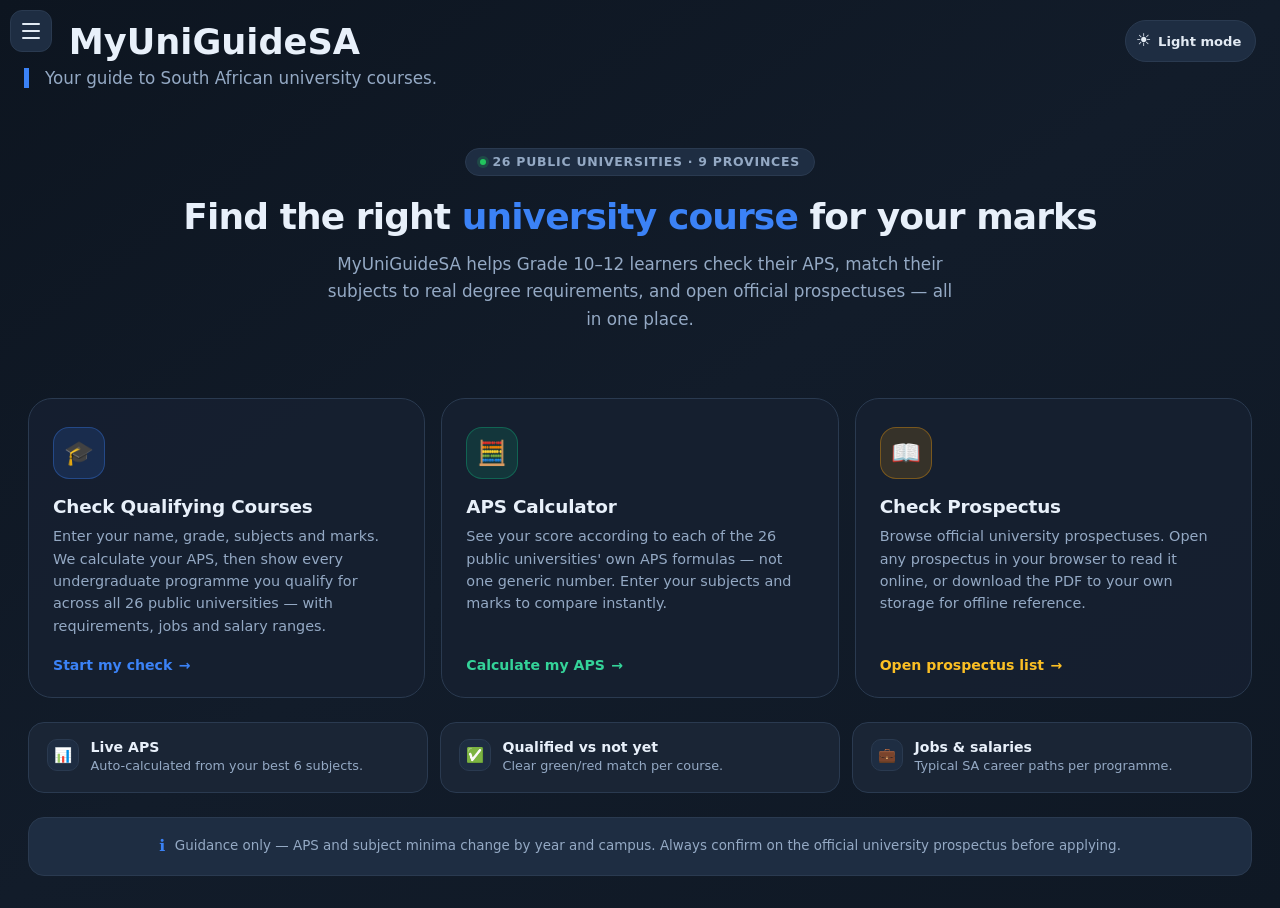
==== commit 70e7c699: "hmh" ====
--- a/index.html
+++ b/index.html
@@ -30,7 +30,6 @@
         <div class="side-menu-header">Menu</div>
         <a class="side-menu-item active" href="index.html">Home</a>
         <a class="side-menu-item" href="details.html">Your details</a>
-        <a class="side-menu-item" href="courses.html">Your courses</a>
         <a class="side-menu-item" href="aps.html">APS Calculator</a>
         <a class="side-menu-item" href="prospectus.html">Prospectus</a>
         <a class="side-menu-item" href="contact.html">Contact</a>
--- a/style.css
+++ b/style.css
@@ -1,3 +1,22 @@
+/* ============================================================
+   MyUniGuideSA — Single consolidated stylesheet
+   Sections:
+     1. Reset & base variables
+     2. Typography
+     3. Layout (container, top-bar, subhead, page-nav)
+     4. Menu (hamburger / back button, side drawer, theme toggle)
+     5. Components (cards, buttons, inputs, badges, toasts, logos)
+     6. Forms (subject rows, live APS box)
+     7. Results (toolbar, university blocks, courses)
+     8. Home page (hero, action cards, features)
+     9. Responsive overrides (phones)
+   ============================================================ */
+
+
+/* ============================================================
+   1. RESET & BASE VARIABLES
+   ============================================================ */
+
 * {
     box-sizing: border-box;
     margin: 0;
@@ -60,20 +79,57 @@
     font-family: 'Inter', system-ui, -apple-system, BlinkMacSystemFont, 'Segoe UI', Roboto, sans-serif;
     background: linear-gradient(145deg, var(--bg1) 0%, var(--bg2) 50%, var(--bg3) 100%);
     min-height: 100vh;
-    display: flex;
-    justify-content: center;
-    padding: 1.25rem 0.75rem 2rem;
+    display: block;                 /* was: flex + justify-content: center */
+    padding: 1.25rem 1.5rem 2rem;   /* side padding so content isn't flush */
     color: var(--text);
     transition: background 0.2s, color 0.2s;
 }
 
-.app-container {
-    max-width: 900px;
+
+/* ============================================================
+   2. TYPOGRAPHY
+   ============================================================ */
+
+h1 {
+    font-size: 2.2rem;
+    font-weight: 600;
+    color: var(--heading);
+    display: flex;
+    align-items: center;
+    gap: 0.5rem;
+    flex-wrap: wrap;
+}
+
+h1 span {
+    background: var(--accent);
+    color: white;
+    font-size: 0.95rem;
+    font-weight: 500;
+    padding: 0.2rem 0.85rem;
+    border-radius: 40px;
+    letter-spacing: 0.3px;
+}
+
+.ico {
+    display: inline-block;
+    font-size: 0.85em;
+    line-height: 1;
+    margin-right: 0.35rem;
+    opacity: 0.85;
+    color: var(--accent);
+    vertical-align: middle;
+}
+
+
+/* ============================================================
+   3. LAYOUT
+   ============================================================ */
+
+.app-container,
+.app-container.wide {
+    max-width: 100%;   /* was: 900px / 1400px */
     width: 100%;
-}
-
-.app-container.wide {
-    max-width: 1400px;
+    margin: 0 auto;
 }
 
 .top-bar {
@@ -82,12 +138,66 @@
     justify-content: space-between;
     gap: 0.6rem;
     margin-bottom: 0.4rem;
+    margin-left: 2.8rem;
 }
 
 .top-bar h1 {
     flex: 1;
     min-width: 0;
 }
+
+.subhead {
+    color: var(--text-muted);
+    margin-bottom: 1.2rem;
+    font-size: 1.05rem;
+    border-left: 5px solid var(--accent);
+    padding-left: 1rem;
+    font-weight: 400;
+}
+
+.page-nav {
+    display: flex;
+    align-items: center;
+    gap: 0.6rem;
+    margin-bottom: 1.2rem;
+    background: var(--nav-bg);
+    padding: 0.55rem 1rem;
+    border-radius: 40px;
+    border: 1px solid var(--border);
+    width: fit-content;
+    flex-wrap: wrap;
+}
+
+.nav-step {
+    font-weight: 600;
+    color: var(--text-muted);
+    font-size: 0.9rem;
+    padding: 0.3rem 0.85rem;
+    border-radius: 30px;
+    text-decoration: none;
+    transition: 0.15s;
+}
+
+.nav-step.active {
+    background: var(--accent);
+    color: white;
+    box-shadow: 0 4px 10px -3px var(--accent);
+}
+
+.nav-link:hover {
+    background: var(--surface2);
+    color: var(--accent);
+}
+
+.nav-arrow {
+    color: var(--text-muted);
+    font-weight: 600;
+}
+
+
+/* ============================================================
+   4. MENU
+   ============================================================ */
 
 .menu-btn {
     width: 42px;
@@ -108,6 +218,14 @@
 .menu-btn:hover {
     border-color: var(--accent);
     background: var(--surface);
+}
+
+.menu-btn-fixed {
+    position: fixed !important;
+    top: 0.65rem !important;
+    left: 0.65rem !important;
+    right: auto !important;
+    z-index: 300 !important;
 }
 
 .menu-bar {
@@ -118,7 +236,19 @@
     border-radius: 2px;
 }
 
-/* Side menu */
+#backBtn .menu-bar:nth-child(1) {
+    transform: rotate(-45deg) translate(-3px, 3px);
+    width: 18px;
+}
+#backBtn .menu-bar:nth-child(2) {
+    opacity: 0;
+}
+#backBtn .menu-bar:nth-child(3) {
+    transform: rotate(45deg) translate(-3px, -3px);
+    width: 18px;
+}
+
+/* Side menu drawer */
 .side-menu-backdrop {
     position: fixed;
     inset: 0;
@@ -127,10 +257,7 @@
     opacity: 0;
     transition: opacity 0.2s;
 }
-
-.side-menu-backdrop.open {
-    opacity: 1;
-}
+.side-menu-backdrop.open { opacity: 1; }
 
 .side-menu {
     position: fixed;
@@ -146,10 +273,7 @@
     transition: transform 0.22s ease;
     box-shadow: 8px 0 30px rgba(0,0,0,0.25);
 }
-
-.side-menu.open {
-    transform: translateX(0);
-}
+.side-menu.open { transform: translateX(0); }
 
 .side-menu-header {
     font-weight: 700;
@@ -194,7 +318,7 @@
     overflow: visible;
 }
 
-
+/* Theme toggle */
 .theme-toggle {
     background: var(--surface2);
     border: 1px solid var(--border);
@@ -212,27 +336,15 @@
     gap: 0.4rem;
     font-family: inherit;
 }
-
-.theme-toggle .theme-icon {
-    font-size: 1.1rem;
-    line-height: 1;
-}
-
-.theme-toggle .theme-label {
-    font-size: 0.82rem;
-    white-space: nowrap;
-}
-
+.theme-toggle .theme-icon { font-size: 1.1rem; line-height: 1; }
+.theme-toggle .theme-label { font-size: 0.82rem; white-space: nowrap; }
 .theme-toggle:hover {
     background: var(--accent);
     color: #fff;
     border-color: var(--accent);
 }
-
 @media (max-width: 480px) {
-    .theme-toggle .theme-label {
-        display: none;
-    }
+    .theme-toggle .theme-label { display: none; }
     .theme-toggle {
         width: 42px;
         padding: 0;
@@ -241,74 +353,12 @@
     }
 }
 
-h1 {
-    font-size: 2.2rem;
-    font-weight: 600;
-    color: var(--heading);
-    display: flex;
-    align-items: center;
-    gap: 0.5rem;
-    flex-wrap: wrap;
-}
-
-h1 span {
-    background: var(--accent);
-    color: white;
-    font-size: 0.95rem;
-    font-weight: 500;
-    padding: 0.2rem 0.85rem;
-    border-radius: 40px;
-    letter-spacing: 0.3px;
-}
-
-.subhead {
-    color: var(--text-muted);
-    margin-bottom: 1.2rem;
-    font-size: 1.05rem;
-    border-left: 5px solid var(--accent);
-    padding-left: 1rem;
-    font-weight: 400;
-}
-
-.page-nav {
-    display: flex;
-    align-items: center;
-    gap: 0.6rem;
-    margin-bottom: 1.2rem;
-    background: var(--nav-bg);
-    padding: 0.55rem 1rem;
-    border-radius: 40px;
-    border: 1px solid var(--border);
-    width: fit-content;
-    flex-wrap: wrap;
-}
-
-.nav-step {
-    font-weight: 600;
-    color: var(--text-muted);
-    font-size: 0.9rem;
-    padding: 0.3rem 0.85rem;
-    border-radius: 30px;
-    text-decoration: none;
-    transition: 0.15s;
-}
-
-.nav-step.active {
-    background: var(--accent);
-    color: white;
-    box-shadow: 0 4px 10px -3px var(--accent);
-}
-
-.nav-link:hover {
-    background: var(--surface2);
-    color: var(--accent);
-}
-
-.nav-arrow {
-    color: var(--text-muted);
-    font-weight: 600;
-}
-
+
+/* ============================================================
+   5. COMPONENTS
+   ============================================================ */
+
+/* Card */
 .card {
     background: var(--card);
     backdrop-filter: blur(8px);
@@ -318,7 +368,6 @@
     padding: 1.5rem 1.5rem 1.75rem;
     border: 1px solid var(--border);
 }
-
 .card h2 {
     font-size: 1.4rem;
     font-weight: 600;
@@ -329,9 +378,8 @@
     gap: 0.5rem;
 }
 
-.field-group {
-    margin-bottom: 1.2rem;
-}
+/* Form fields */
+.field-group { margin-bottom: 1.2rem; }
 
 label {
     display: block;
@@ -352,17 +400,217 @@
     font-family: inherit;
     color: var(--text);
 }
-
 input:focus, select:focus {
     outline: none;
     border-color: var(--accent);
     box-shadow: 0 0 0 4px rgba(59, 130, 246, 0.2);
 }
-
 input::placeholder {
     color: var(--text-muted);
     opacity: 0.7;
 }
+
+/* Buttons */
+.btn-primary, .btn-secondary {
+    border: none;
+    padding: 0.95rem 1.6rem;
+    border-radius: 40px;
+    font-weight: 600;
+    font-size: 1rem;
+    cursor: pointer;
+    transition: 0.2s;
+    display: inline-flex;
+    align-items: center;
+    justify-content: center;
+    gap: 0.5rem;
+}
+.btn-primary {
+    background: var(--accent);
+    color: white;
+    box-shadow: 0 10px 20px -8px var(--accent);
+    width: 100%;
+    margin-top: 0.75rem;
+}
+.btn-primary:hover {
+    background: var(--accent-hover);
+    transform: scale(1.01);
+}
+.btn-primary:disabled {
+    opacity: 0.7;
+    cursor: wait;
+    transform: none;
+}
+.btn-secondary {
+    background: var(--surface2);
+    color: var(--text);
+    border: 1px solid var(--border);
+}
+.btn-secondary:hover { filter: brightness(1.08); }
+
+.btn-small {
+    background: var(--surface2);
+    border: none;
+    padding: 0.35rem 0.9rem;
+    border-radius: 30px;
+    font-weight: 500;
+    font-size: 0.85rem;
+    color: var(--accent);
+    cursor: pointer;
+}
+.btn-small:hover { filter: brightness(1.1); }
+
+/* Hint text */
+.hint-text {
+    font-size: 0.8rem;
+    color: var(--text-muted);
+    margin-top: 0.4rem;
+}
+.hint-text.center {
+    text-align: center;
+    margin-top: 0.75rem;
+}
+
+/* Badges */
+.badge {
+    font-size: 0.68rem;
+    font-weight: 700;
+    padding: 0.15rem 0.5rem;
+    border-radius: 40px;
+    white-space: nowrap;
+}
+.badge-yes {
+    background: var(--badge-yes-bg);
+    color: var(--badge-yes-text);
+    border: 1px solid var(--ok-border);
+}
+.badge-no {
+    background: var(--badge-no-bg);
+    color: var(--badge-no-text);
+    border: 1px solid var(--bad-border);
+}
+
+/* Scroll-to-top */
+.scroll-top-btn {
+    position: fixed;
+    left: 50%;
+    bottom: 1.25rem;
+    transform: translateX(-50%) translateY(140%);
+    width: 48px;
+    height: 48px;
+    border-radius: 50%;
+    border: 1px solid var(--border);
+    background: var(--accent);
+    color: #fff;
+    font-size: 1.25rem;
+    font-weight: 700;
+    cursor: pointer;
+    z-index: 150;
+    opacity: 0;
+    pointer-events: none;
+    transition: 0.25s;
+    box-shadow: 0 8px 20px rgba(0,0,0,0.25);
+}
+.scroll-top-btn.show {
+    opacity: 1;
+    pointer-events: auto;
+    transform: translateX(-50%) translateY(0);
+}
+.scroll-top-btn:hover { filter: brightness(1.08); }
+
+/* Toast */
+.app-toast, .aps-toast {
+    position: fixed;
+    left: 50%;
+    bottom: 1.5rem;
+    transform: translateX(-50%) translateY(120%);
+    background: var(--surface3);
+    color: var(--heading);
+    border: 1px solid var(--border);
+    padding: 0.85rem 1.2rem;
+    border-radius: 14px;
+    font-size: 0.92rem;
+    font-weight: 600;
+    z-index: 9999;
+    max-width: min(92vw, 360px);
+    text-align: center;
+    box-shadow: 0 12px 30px rgba(0,0,0,0.25);
+    opacity: 0;
+    transition: 0.25s;
+    pointer-events: none;
+}
+.app-toast.show, .aps-toast.show {
+    opacity: 1;
+    transform: translateX(-50%) translateY(0);
+}
+
+/* University logo badge (shared) */
+.uni-logo {
+    display: inline-flex;
+    align-items: center;
+    justify-content: center;
+    min-width: 2.1rem;
+    height: 2.1rem;
+    padding: 0 0.35rem;
+    border-radius: 10px;
+    color: #fff;
+    font-size: 0.62rem;
+    font-weight: 800;
+    letter-spacing: 0.02em;
+    flex-shrink: 0;
+    line-height: 1;
+}
+.uni-logo-wrap {
+    display: inline-flex;
+    align-items: center;
+    justify-content: center;
+    flex-shrink: 0;
+    width: 2.35rem;
+    height: 2.35rem;
+}
+.uni-logo-img {
+    width: 2.35rem;
+    height: 2.35rem;
+    object-fit: contain;
+    border-radius: 10px;
+    background: #fff;
+    border: 1px solid var(--border);
+    padding: 2px;
+    display: block;
+}
+.uni-logo-fallback {
+    width: 2.35rem;
+    height: 2.35rem;
+}
+@media (max-width: 700px) {
+    .uni-logo-wrap,
+    .uni-logo-img,
+    .uni-logo-fallback {
+        width: 2.1rem;
+        height: 2.1rem;
+    }
+}
+
+/* Prevent SVG icons from exploding layout */
+.uni-title .icon-svg,
+.faculty-header .icon-svg,
+.uni-search-label .icon-svg,
+.course-duration .icon-svg {
+    width: 1rem !important;
+    height: 1rem !important;
+    max-width: 1rem !important;
+    max-height: 1rem !important;
+}
+.university-block svg,
+.faculty-block svg,
+.results-toolbar svg {
+    max-width: 1.25rem;
+    max-height: 1.25rem;
+}
+
+
+/* ============================================================
+   6. FORMS — subject rows, live APS box
+   ============================================================ */
 
 .subject-row {
     display: flex;
@@ -374,21 +622,18 @@
     border-radius: 16px;
     border: 1px solid var(--border);
 }
-
 .subject-row select {
     flex: 2;
     min-width: 0;
     padding: 0.55rem 0.7rem;
     font-size: 0.92rem;
 }
-
 .subject-row input {
     flex: 0 0 72px;
     padding: 0.55rem 0.4rem;
     text-align: center;
     font-size: 0.92rem;
 }
-
 .subject-row button {
     background: #3a1f1f;
     border: none;
@@ -401,497 +646,17 @@
     cursor: pointer;
     flex-shrink: 0;
 }
-
 html.light .subject-row button {
     background: #ffe8e8;
     color: #b33a3a;
 }
-
-.subject-row button:hover {
-    filter: brightness(1.15);
-}
-
-.btn-primary, .btn-secondary {
-    border: none;
-    padding: 0.95rem 1.6rem;
-    border-radius: 40px;
-    font-weight: 600;
-    font-size: 1rem;
-    cursor: pointer;
-    transition: 0.2s;
-    display: inline-flex;
-    align-items: center;
-    justify-content: center;
-    gap: 0.5rem;
-}
-
-.btn-primary {
-    background: var(--accent);
-    color: white;
-    box-shadow: 0 10px 20px -8px var(--accent);
-    width: 100%;
-    margin-top: 0.75rem;
-}
-
-.btn-primary:hover {
-    background: var(--accent-hover);
-    transform: scale(1.01);
-}
-
-.btn-primary:disabled {
-    opacity: 0.7;
-    cursor: wait;
-    transform: none;
-}
-
-.btn-secondary {
-    background: var(--surface2);
-    color: var(--text);
-    border: 1px solid var(--border);
-}
-
-.btn-secondary:hover {
-    filter: brightness(1.08);
-}
-
-.subjects-header {
-    display: flex;
-    justify-content: space-between;
-    align-items: center;
-    margin-bottom: 0.6rem;
-    flex-wrap: wrap;
-    gap: 0.4rem;
-}
-
-.subjects-header span {
-    font-weight: 500;
-    color: var(--text-muted);
-    font-size: 0.92rem;
-}
-
-.btn-small {
-    background: var(--surface2);
-    border: none;
-    padding: 0.35rem 0.9rem;
-    border-radius: 30px;
-    font-weight: 500;
-    font-size: 0.85rem;
-    color: var(--accent);
-    cursor: pointer;
-}
-
-.btn-small:hover {
-    filter: brightness(1.1);
-}
-
-.hint-text {
-    font-size: 0.8rem;
-    color: var(--text-muted);
-    margin-top: 0.4rem;
-}
-
-.hint-text.center {
-    text-align: center;
-    margin-top: 0.75rem;
-}
-
-/* Live APS */
-.aps-live {
-    display: flex;
-    align-items: center;
-    flex-wrap: wrap;
-    gap: 0.6rem;
-    margin: 1rem 0 0.25rem;
-    padding: 0.85rem 1.1rem;
-    background: var(--surface2);
-    border: 1px solid var(--border);
-    border-radius: 16px;
-}
-
-.aps-live-label {
-    font-weight: 600;
-    color: var(--text-muted);
-    font-size: 0.9rem;
-}
-
-.aps-live-value {
-    background: var(--accent);
-    color: #fff;
-    font-weight: 700;
-    font-size: 1.15rem;
-    padding: 0.2rem 0.85rem;
-    border-radius: 40px;
-    min-width: 2.5rem;
-    text-align: center;
-}
-
-.aps-live-hint {
-    font-size: 0.8rem;
-    color: var(--text-muted);
-}
-
-/* Results toolbar (sticky filters) */
-.results-toolbar {
-    position: relative;
-    background: var(--surface3);
-    border: 1px solid var(--border);
-    border-radius: 16px;
-    padding: 0.75rem 0.9rem;
-    margin-bottom: 1rem;
-    box-shadow: 0 4px 12px -8px rgba(0,0,0,0.25);
-}
-
-.filter-row {
-    display: flex;
-    align-items: center;
-    flex-wrap: wrap;
-    gap: 0.4rem;
-    margin-bottom: 0.65rem;
-}
-
-.filter-label {
-    font-size: 0.85rem;
-    font-weight: 600;
-    color: var(--text-muted);
-    margin-right: 0.25rem;
-}
-
-.filter-btn {
-    background: var(--surface);
-    border: 1px solid var(--border);
-    color: var(--text);
-    padding: 0.35rem 0.75rem;
-    border-radius: 20px;
-    font-size: 0.8rem;
-    font-weight: 500;
-    cursor: pointer;
-    transition: 0.15s;
-}
-
-.filter-btn.active {
-    background: var(--accent);
-    border-color: var(--accent);
-    color: #fff;
-}
-
-.filter-btn:hover:not(.active) {
-    border-color: var(--accent);
-}
-
-.uni-nav-title {
-    font-weight: 600;
-    color: var(--text-muted);
-    margin-bottom: 0.45rem;
-    font-size: 0.85rem;
-}
-
-.uni-nav-btns {
-    display: flex;
-    flex-wrap: wrap;
-    gap: 0.35rem;
-}
-
-.uni-nav-btn {
-    background: var(--surface);
-    border: 1px solid var(--border);
-    color: var(--text);
-    padding: 0.28rem 0.55rem;
-    border-radius: 16px;
-    font-size: 0.75rem;
-    font-weight: 600;
-    cursor: pointer;
-    transition: 0.15s;
-}
-
-.uni-nav-btn:hover {
-    background: var(--accent);
-    color: #fff;
-    border-color: var(--accent);
-}
-
-.results-summary {
-    margin-bottom: 0.85rem;
-    padding: 0.75rem 1rem;
-    background: var(--surface2);
-    border-radius: 16px;
-    border: 1px solid var(--border);
-    display: flex;
-    flex-wrap: wrap;
-    align-items: center;
-    gap: 0.5rem;
-}
-
-.aps-pill {
-    background: var(--accent);
-    color: white;
-    padding: 0.15rem 0.7rem;
-    border-radius: 40px;
-    font-size: 0.85rem;
-    font-weight: 600;
-}
-
-.results-counts {
-    color: var(--text-muted);
-    font-weight: 500;
-    font-size: 0.9rem;
-}
-
-.disclaimer {
-    font-size: 0.78rem;
-    color: var(--text-muted);
-    margin-bottom: 1rem;
-    line-height: 1.4;
-}
-
-.university-block {
-    background: var(--surface3);
-    border-radius: 20px;
-    margin-bottom: 1.15rem;
-    border: 1px solid var(--border);
-    overflow: hidden;
-    transition: box-shadow 0.3s;
-}
-
-.university-block.uni-highlight {
-    box-shadow: 0 0 0 3px var(--accent);
-}
-
-.university-header {
-    background: var(--surface2);
-    padding: 0.85rem 1.1rem;
-    font-weight: 700;
-    font-size: 1.05rem;
-    color: var(--heading);
-    border-bottom: 1px solid var(--border);
-    display: flex;
-    align-items: center;
-    justify-content: space-between;
-    gap: 0.6rem;
-    flex-wrap: wrap;
-}
-
-.uni-header-left {
-    display: flex;
-    align-items: center;
-    gap: 0.45rem;
-    flex-wrap: wrap;
-}
-
-.uni-short {
-    background: var(--accent);
-    color: #fff;
-    font-size: 0.7rem;
-    font-weight: 700;
-    padding: 0.15rem 0.45rem;
-    border-radius: 8px;
-    letter-spacing: 0.3px;
-}
-
-.uni-title {
-    font-size: 1.02rem;
-}
-
-.province-tag {
-    background: var(--surface);
-    border: 1px solid var(--border);
-    color: var(--text-muted);
-    font-size: 0.7rem;
-    font-weight: 600;
-    padding: 0.15rem 0.5rem;
-    border-radius: 20px;
-}
-
-.apply-link {
-    font-size: 0.8rem;
-    font-weight: 600;
-    color: var(--accent);
-    text-decoration: none;
-    padding: 0.3rem 0.7rem;
-    border: 1px solid var(--accent);
-    border-radius: 20px;
-    white-space: nowrap;
-}
-
-.apply-link:hover {
-    background: var(--accent);
-    color: #fff;
-}
-
-.faculty-block {
-    border-bottom: 1px solid var(--border);
-    padding: 0.15rem 0;
-}
-
-.faculty-block:last-child {
-    border-bottom: none;
-}
-
-.faculty-header {
-    padding: 0.75rem 1.1rem 0.35rem;
-    font-weight: 600;
-    color: var(--accent);
-    font-size: 0.95rem;
-    background: var(--surface);
-}
-
-.course-item {
-    display: flex;
-    align-items: center;
-    justify-content: space-between;
-    padding: 0.6rem 1.1rem 0.6rem 1.35rem;
-    border-bottom: 1px solid var(--border);
-    transition: 0.1s;
-    cursor: pointer;
-}
-
-.course-item:last-child {
-    border-bottom: none;
-}
-
-.course-item:hover {
-    filter: brightness(1.06);
-}
-
-.course-info {
-    display: flex;
-    align-items: center;
-    gap: 0.55rem;
-    flex: 1;
-    flex-wrap: wrap;
-    min-width: 0;
-}
-
-.course-name {
-    font-weight: 500;
-    color: var(--text);
-    font-size: 0.95rem;
-}
-
-.course-aps, .course-duration {
-    background: var(--surface);
-    color: var(--text-muted);
-    padding: 0.12rem 0.55rem;
-    border-radius: 40px;
-    font-size: 0.72rem;
-    font-weight: 600;
-    white-space: nowrap;
-    border: 1px solid var(--border);
-}
-
-.arrow-btn {
-    background: none;
-    border: none;
-    font-size: 1.1rem;
-    color: var(--accent);
-    cursor: pointer;
-    padding: 0.25rem 0.4rem;
-    border-radius: 30px;
-    opacity: 0.75;
-    flex-shrink: 0;
-}
-
-.arrow-btn:hover {
-    background: var(--surface2);
-    opacity: 1;
-}
-
-.course-desc {
-    display: none !important;
-    padding: 0.7rem 1.1rem 0.9rem 1.35rem;
-    background: var(--surface);
-    font-size: 0.88rem;
-    color: var(--text-muted);
-    border-left: 4px solid var(--accent);
-    margin: 0 0 0.25rem 0;
-    border-radius: 0 0 0 10px;
-    line-height: 1.55;
-}
-
-.course-desc.show {
-    display: block !important;
-}
-
-.course-desc strong {
-    color: var(--heading);
-}
-
-.course-desc ul {
-    margin: 0.35rem 0 0 1.1rem;
-}
-
-.course-desc li {
-    margin-bottom: 0.15rem;
-}
-
-.req-fail, .aps-bad {
-    color: #f87171;
-}
-
-html.light .req-fail, html.light .aps-bad {
-    color: #b33a3a;
-}
-
-.aps-ok {
-    color: #4ade80;
-}
-
-html.light .aps-ok {
-    color: #0f7b3e;
-}
-
-.no-results {
-    padding: 1.5rem;
-    text-align: center;
-    color: var(--text-muted);
-    font-style: italic;
-}
-
-.course-qualified {
-    background: rgba(34, 197, 94, 0.18);
-    border-left: 5px solid #22c55e;
-}
-
-.course-not-qualified {
-    background: rgba(239, 68, 68, 0.16);
-    border-left: 5px solid #ef4444;
-}
-
-html.light .course-qualified {
-    background: #dcfce7;
-    border-left: 5px solid #16a34a;
-}
-
-html.light .course-not-qualified {
-    background: #fee2e2;
-    border-left: 5px solid #dc2626;
-}
-
-.badge {
-    font-size: 0.68rem;
-    font-weight: 700;
-    padding: 0.15rem 0.5rem;
-    border-radius: 40px;
-    white-space: nowrap;
-}
-
-.badge-yes {
-    background: var(--badge-yes-bg);
-    color: var(--badge-yes-text);
-    border: 1px solid var(--ok-border);
-}
-
-.badge-no {
-    background: var(--badge-no-bg);
-    color: var(--badge-no-text);
-    border: 1px solid var(--bad-border);
-}
+.subject-row button:hover { filter: brightness(1.15); }
 
 .subject-row.locked {
     background: var(--surface2);
     border: 1px solid var(--border);
     position: relative;
 }
-
 .subject-row.locked::before {
     content: 'L';
     position: absolute;
@@ -907,7 +672,6 @@
     align-items: center;
     justify-content: center;
 }
-
 .subject-row.locked select,
 .subject-row.locked input {
     background: var(--surface3);
@@ -915,7 +679,6 @@
     font-weight: 600;
     border-color: var(--border);
 }
-
 .subject-row .lock-badge {
     display: flex;
     align-items: center;
@@ -930,10 +693,691 @@
     flex-shrink: 0;
 }
 
-
-/* ========== MOBILE / PHONE ========== */
-
-/* ========== PHONES ONLY ========== */
+.subjects-header {
+    display: flex;
+    justify-content: space-between;
+    align-items: center;
+    margin-bottom: 0.6rem;
+    flex-wrap: wrap;
+    gap: 0.4rem;
+}
+.subjects-header span {
+    font-weight: 500;
+    color: var(--text-muted);
+    font-size: 0.92rem;
+}
+
+.aps-live {
+    display: flex;
+    align-items: center;
+    flex-wrap: wrap;
+    gap: 0.6rem;
+    margin: 1rem 0 0.25rem;
+    padding: 0.85rem 1.1rem;
+    background: var(--surface2);
+    border: 1px solid var(--border);
+    border-radius: 16px;
+}
+.aps-live-label {
+    font-weight: 600;
+    color: var(--text-muted);
+    font-size: 0.9rem;
+}
+.aps-live-value {
+    background: var(--accent);
+    color: #fff;
+    font-weight: 700;
+    font-size: 1.15rem;
+    padding: 0.2rem 0.85rem;
+    border-radius: 40px;
+    min-width: 2.5rem;
+    text-align: center;
+}
+.aps-live-hint {
+    font-size: 0.8rem;
+    color: var(--text-muted);
+}
+
+
+/* ============================================================
+   7. RESULTS
+   ============================================================ */
+
+.results-toolbar {
+    position: relative;
+    background: var(--surface3);
+    border: 1px solid var(--border);
+    border-radius: 16px;
+    padding: 0.75rem 0.9rem;
+    margin-bottom: 1rem;
+    box-shadow: 0 4px 12px -8px rgba(0,0,0,0.25);
+}
+.filter-row {
+    display: flex;
+    align-items: center;
+    flex-wrap: wrap;
+    gap: 0.4rem;
+    margin-bottom: 0.65rem;
+}
+.filter-label {
+    font-size: 0.85rem;
+    font-weight: 600;
+    color: var(--text-muted);
+    margin-right: 0.25rem;
+}
+.filter-btn {
+    background: var(--surface);
+    border: 1px solid var(--border);
+    color: var(--text);
+    padding: 0.35rem 0.75rem;
+    border-radius: 20px;
+    font-size: 0.8rem;
+    font-weight: 500;
+    cursor: pointer;
+    transition: 0.15s;
+}
+.filter-btn.active {
+    background: var(--accent);
+    border-color: var(--accent);
+    color: #fff;
+}
+.filter-btn:hover:not(.active) { border-color: var(--accent); }
+
+/* University search */
+.uni-search-wrap { margin-top: 0.35rem; }
+.uni-search-label {
+    display: flex;
+    align-items: center;
+    gap: 0.35rem;
+    font-size: 0.85rem;
+    font-weight: 600;
+    color: var(--text-muted);
+    margin-bottom: 0.4rem;
+}
+.uni-search-box { position: relative; }
+.uni-search-input {
+    width: 100%;
+    padding: 0.75rem 1rem;
+    border: 2px solid var(--border);
+    border-radius: 14px;
+    background: var(--input-bg);
+    color: var(--text);
+    font-size: 1rem;
+    font-family: inherit;
+}
+.uni-search-input:focus {
+    outline: none;
+    border-color: var(--accent);
+    box-shadow: 0 0 0 4px rgba(59, 130, 246, 0.2);
+}
+.uni-search-list {
+    position: absolute;
+    left: 0;
+    right: 0;
+    top: calc(100% + 4px);
+    max-height: 260px;
+    overflow-y: auto;
+    margin: 0;
+    padding: 0.35rem;
+    list-style: none;
+    background: var(--surface3);
+    border: 1px solid var(--border);
+    border-radius: 14px;
+    box-shadow: 0 12px 28px rgba(0,0,0,0.3);
+    z-index: 30;
+}
+.uni-search-item {
+    padding: 0.7rem 0.85rem;
+    border-radius: 10px;
+    cursor: pointer;
+    font-size: 0.9rem;
+    color: var(--text);
+}
+.uni-search-item:hover {
+    background: var(--surface2);
+    color: var(--accent);
+}
+.uni-search-empty {
+    padding: 0.7rem 0.85rem;
+    color: var(--text-muted);
+    font-size: 0.88rem;
+}
+
+/* Results summary */
+.results-summary {
+    margin-bottom: 0.85rem;
+    padding: 0.75rem 1rem;
+    background: var(--surface2);
+    border-radius: 16px;
+    border: 1px solid var(--border);
+    display: flex;
+    flex-wrap: wrap;
+    align-items: center;
+    gap: 0.5rem;
+}
+.aps-pill {
+    background: var(--accent);
+    color: white;
+    padding: 0.15rem 0.7rem;
+    border-radius: 40px;
+    font-size: 0.85rem;
+    font-weight: 600;
+}
+.results-counts {
+    color: var(--text-muted);
+    font-weight: 500;
+    font-size: 0.9rem;
+}
+.disclaimer {
+    font-size: 0.78rem;
+    color: var(--text-muted);
+    margin-bottom: 1rem;
+    line-height: 1.4;
+}
+.no-results {
+    padding: 1.5rem;
+    text-align: center;
+    color: var(--text-muted);
+    font-style: italic;
+}
+
+/* University block */
+.university-block {
+    background: var(--surface3);
+    border-radius: 20px;
+    margin-bottom: 1.15rem;
+    border: 1px solid var(--border);
+    overflow: hidden;
+    transition: box-shadow 0.3s;
+}
+.university-block.uni-highlight {
+    box-shadow: 0 0 0 3px var(--accent);
+}
+.university-header {
+    background: var(--surface2);
+    padding: 0.85rem 1.1rem;
+    font-weight: 700;
+    font-size: 1.05rem;
+    color: var(--heading);
+    border-bottom: 1px solid var(--border);
+    display: flex;
+    align-items: center;
+    justify-content: space-between;
+    gap: 0.6rem;
+    flex-wrap: wrap;
+    flex-direction: row;
+    text-align: left;
+}
+.uni-header-left {
+    display: flex;
+    align-items: center;
+    gap: 0.4rem;
+    flex-wrap: nowrap;
+    flex: 1;
+    text-align: left;
+}
+.uni-short {
+    background: var(--accent);
+    color: #fff;
+    font-size: 0.7rem;
+    font-weight: 700;
+    padding: 0.15rem 0.45rem;
+    border-radius: 8px;
+    letter-spacing: 0.3px;
+}
+.uni-title {
+    font-size: 1.02rem;
+    text-align: left;
+}
+.uni-score-pill {
+    background: var(--accent);
+    color: #fff;
+    font-size: 0.72rem;
+    font-weight: 700;
+    padding: 0.2rem 0.55rem;
+    border-radius: 20px;
+    letter-spacing: 0.02em;
+    white-space: nowrap;
+    margin-left: 0.25rem;
+}
+html.light .uni-score-pill {
+    background: var(--accent);
+    color: #fff;
+}
+.province-tag {
+    background: var(--surface);
+    border: 1px solid var(--border);
+    color: var(--text-muted);
+    font-size: 0.7rem;
+    font-weight: 600;
+    padding: 0.15rem 0.5rem;
+    border-radius: 20px;
+}
+.apply-link {
+    font-size: 0.8rem;
+    font-weight: 600;
+    color: var(--accent);
+    text-decoration: none;
+    padding: 0.3rem 0.7rem;
+    border: 1px solid var(--accent);
+    border-radius: 20px;
+    white-space: nowrap;
+}
+.apply-link:hover {
+    background: var(--accent);
+    color: #fff;
+}
+
+/* Faculty */
+.faculty-block {
+    border-bottom: 1px solid var(--border);
+    padding: 0.15rem 0;
+}
+.faculty-block:last-child { border-bottom: none; }
+
+.faculty-header {
+    width: 100%;
+    display: flex !important;
+    flex-direction: row !important;
+    align-items: center;
+    justify-content: flex-start !important;
+    gap: 0.5rem;
+    text-align: left !important;
+    cursor: pointer;
+    background: var(--surface2);
+    border: none;
+    border-bottom: 1px solid var(--border);
+    color: var(--accent);
+    font-family: inherit;
+    font-weight: 600;
+    font-size: 0.92rem;
+    padding: 0.7rem 1rem;
+}
+.faculty-header:hover {
+    background: var(--surface2);
+    filter: brightness(1.05);
+}
+.faculty-header-left {
+    display: flex !important;
+    flex-direction: row !important;
+    align-items: center;
+    gap: 0.4rem;
+    min-width: 0;
+    flex: 1;
+    text-align: left !important;
+    justify-content: flex-start !important;
+}
+.faculty-chevron {
+    color: var(--text-muted);
+    font-size: 0.7rem;
+    flex-shrink: 0;
+    margin-left: auto;
+}
+.faculty-body { display: block; }
+.faculty-block:not(.open) .faculty-body { display: none; }
+.faculty-block.open .faculty-body { display: block; }
+
+/* Course item */
+.course-item {
+    display: flex !important;
+    flex-direction: row !important;
+    align-items: center;
+    justify-content: space-between;
+    gap: 0.5rem;
+    width: 100%;
+    box-sizing: border-box;
+    padding: 0.6rem 1.1rem 0.6rem 1.35rem;
+    border-bottom: 1px solid var(--border);
+    transition: 0.1s;
+    cursor: pointer;
+}
+.course-item:last-child { border-bottom: none; }
+.course-item:hover { filter: brightness(1.06); }
+
+.course-info {
+    display: flex !important;
+    flex-direction: row !important;
+    flex-wrap: wrap;
+    align-items: center;
+    gap: 0.4rem;
+    flex: 1 1 auto;
+    min-width: 0;
+}
+.course-name {
+    font-weight: 500;
+    color: var(--text);
+    font-size: 0.95rem;
+    flex: 1 1 auto;
+    min-width: 0;
+}
+.course-aps, .course-duration {
+    background: var(--surface);
+    color: var(--text-muted);
+    padding: 0.12rem 0.55rem;
+    border-radius: 40px;
+    font-size: 0.72rem;
+    font-weight: 600;
+    white-space: nowrap;
+    border: 1px solid var(--border);
+}
+.course-info .badge {
+    margin-left: auto;
+    flex-shrink: 0;
+}
+.course-right {
+    display: flex;
+    flex-direction: row;
+    align-items: center;
+    gap: 0.35rem;
+    flex-shrink: 0;
+    margin-left: auto;
+}
+.arrow-btn {
+    background: none;
+    border: none;
+    font-size: 1.1rem;
+    color: var(--accent);
+    cursor: pointer;
+    padding: 0.25rem 0.4rem;
+    border-radius: 30px;
+    opacity: 0.75;
+    flex-shrink: 0;
+    margin-left: 0.15rem;
+}
+.arrow-btn:hover {
+    background: var(--surface2);
+    opacity: 1;
+}
+
+.course-desc {
+    display: none !important;
+    padding: 0.7rem 1.1rem 0.9rem 1.35rem;
+    background: var(--surface);
+    font-size: 0.88rem;
+    color: var(--text-muted);
+    border-left: 4px solid var(--accent);
+    margin: 0 0 0.25rem 0;
+    border-radius: 0 0 0 10px;
+    line-height: 1.55;
+}
+.course-desc.show { display: block !important; }
+.course-desc[hidden] { display: none !important; }
+.course-desc.show:not([hidden]) { display: block !important; }
+.course-desc strong { color: var(--heading); }
+.course-desc ul { margin: 0.35rem 0 0 1.1rem; }
+.course-desc li { margin-bottom: 0.15rem; }
+
+.course-wrap { margin-bottom: 0.15rem; }
+
+.course-qualified {
+    background: rgba(34, 197, 94, 0.18);
+    border-left: 5px solid #22c55e;
+}
+.course-not-qualified {
+    background: rgba(239, 68, 68, 0.16);
+    border-left: 5px solid #ef4444;
+}
+html.light .course-qualified {
+    background: #dcfce7;
+    border-left: 5px solid #16a34a;
+}
+html.light .course-not-qualified {
+    background: #fee2e2;
+    border-left: 5px solid #dc2626;
+}
+
+/* Feedback colours */
+.req-fail, .aps-bad { color: #f87171; }
+html.light .req-fail, html.light .aps-bad { color: #b33a3a; }
+.aps-ok { color: #4ade80; }
+html.light .aps-ok { color: #0f7b3e; }
+
+/* Jobs list inside course description */
+.jobs-title {
+    display: block;
+    margin-top: 0.55rem;
+    color: var(--heading);
+    font-weight: 700;
+}
+.jobs-list {
+    margin: 0.35rem 0 0;
+    padding-left: 1.1rem;
+    list-style: disc;
+}
+.jobs-list li {
+    margin-bottom: 0.25rem;
+    line-height: 1.4;
+}
+
+
+/* ============================================================
+   8. HOME PAGE
+   ============================================================ */
+
+.home-wrapper {
+    max-width: 100%;   /* was: 960px — now spans full width */
+    margin: 0 auto;
+    padding: 0 0.25rem;
+}
+
+.home-hero {
+    text-align: center;
+    padding: 2.5rem 1rem 2rem;
+    position: relative;
+}
+.home-badge {
+    display: inline-flex;
+    align-items: center;
+    gap: 0.4rem;
+    background: var(--surface2);
+    border: 1px solid var(--border);
+    color: var(--text-muted);
+    font-size: 0.78rem;
+    font-weight: 600;
+    padding: 0.35rem 0.85rem;
+    border-radius: 40px;
+    margin-bottom: 1.25rem;
+    text-transform: uppercase;
+    letter-spacing: 0.06em;
+}
+.home-badge .dot {
+    width: 6px;
+    height: 6px;
+    border-radius: 50%;
+    background: #22c55e;
+    box-shadow: 0 0 0 3px rgba(34,197,94,0.18);
+}
+.home-hero h2 {
+    font-size: clamp(1.6rem, 4vw, 2.25rem);
+    font-weight: 700;
+    color: var(--heading);
+    margin-bottom: 0.85rem;
+    line-height: 1.15;
+    letter-spacing: -0.025em;
+    display: block;
+}
+.home-hero h2 .accent { color: var(--accent); }
+.home-hero .lead {
+    color: var(--text-muted);
+    font-size: 1.05rem;
+    line-height: 1.65;
+    max-width: 40rem;
+    margin: 0 auto;
+}
+
+/* Action cards */
+.action-grid {
+    display: grid;
+    gap: 1rem;
+    margin: 2rem 0 1.5rem;
+    grid-template-columns: repeat(auto-fit, minmax(280px, 1fr));
+}
+@media (min-width: 720px) {
+    .action-grid { grid-template-columns: 1fr 1fr; }
+}
+@media (min-width: 1000px) {
+    .action-grid { grid-template-columns: repeat(3, 1fr); }
+}
+.action-card {
+    display: flex;
+    flex-direction: column;
+    background: var(--card);
+    border: 1px solid var(--border);
+    border-radius: 24px;
+    padding: 1.75rem 1.5rem 1.5rem;
+    text-decoration: none;
+    color: inherit;
+    transition: border-color 0.22s, transform 0.22s, box-shadow 0.22s;
+    position: relative;
+    overflow: hidden;
+}
+.action-card::before {
+    content: '';
+    position: absolute;
+    top: 0; left: 0; right: 0;
+    height: 4px;
+    background: var(--accent);
+    transform: scaleX(0);
+    transform-origin: left;
+    transition: transform 0.3s;
+}
+.action-card:hover {
+    border-color: var(--accent);
+    transform: translateY(-4px);
+    box-shadow: 0 16px 34px -14px rgba(59,130,246,0.4);
+}
+.action-card:hover::before { transform: scaleX(1); }
+.action-card.primary::before { background: linear-gradient(90deg, var(--accent), #8b5cf6); }
+.action-card.secondary::before { background: linear-gradient(90deg, #10b981, #06b6d4); }
+.action-card.tertiary::before { background: linear-gradient(90deg, #f59e0b, #ef4444); }
+
+.action-icon {
+    width: 52px;
+    height: 52px;
+    border-radius: 16px;
+    display: flex;
+    align-items: center;
+    justify-content: center;
+    font-size: 1.5rem;
+    margin-bottom: 1.1rem;
+    flex-shrink: 0;
+}
+.action-card.primary .action-icon {
+    background: rgba(59,130,246,0.15);
+    border: 1px solid rgba(59,130,246,0.35);
+    color: #60a5fa;
+}
+.action-card.secondary .action-icon {
+    background: rgba(16,185,129,0.15);
+    border: 1px solid rgba(16,185,129,0.35);
+    color: #34d399;
+}
+.action-card.tertiary .action-icon {
+    background: rgba(245,158,11,0.15);
+    border: 1px solid rgba(245,158,11,0.35);
+    color: #fbbf24;
+}
+.action-card h3 {
+    font-size: 1.15rem;
+    font-weight: 700;
+    color: var(--heading);
+    margin-bottom: 0.5rem;
+    letter-spacing: -0.01em;
+}
+.action-card p {
+    color: var(--text-muted);
+    font-size: 0.9rem;
+    line-height: 1.55;
+    margin-bottom: 1.25rem;
+    flex: 1;
+}
+.action-card .cta {
+    display: inline-flex;
+    align-items: center;
+    gap: 0.4rem;
+    font-weight: 600;
+    font-size: 0.88rem;
+    color: var(--accent);
+    margin-top: auto;
+}
+.action-card.secondary .cta { color: #34d399; }
+.action-card.tertiary .cta { color: #fbbf24; }
+.action-card .cta .arrow {
+    transition: transform 0.2s;
+    display: inline-block;
+}
+.action-card:hover .cta .arrow { transform: translateX(4px); }
+
+/* Feature strip */
+.feature-strip {
+    display: grid;
+    gap: 0.75rem;
+    margin: 1.5rem 0;
+}
+@media (min-width: 720px) {
+    .feature-strip { grid-template-columns: repeat(3, 1fr); }
+}
+.feature-item {
+    background: var(--surface);
+    border: 1px solid var(--border);
+    border-radius: 16px;
+    padding: 1rem 1.1rem;
+    display: flex;
+    align-items: flex-start;
+    gap: 0.75rem;
+}
+.feature-item .f-icon {
+    flex-shrink: 0;
+    width: 32px;
+    height: 32px;
+    border-radius: 10px;
+    background: var(--surface2);
+    border: 1px solid var(--border);
+    display: flex;
+    align-items: center;
+    justify-content: center;
+    color: var(--accent);
+    font-size: 0.9rem;
+}
+.feature-item h4 {
+    font-size: 0.88rem;
+    font-weight: 700;
+    color: var(--heading);
+    margin-bottom: 0.15rem;
+}
+.feature-item p {
+    font-size: 0.8rem;
+    color: var(--text-muted);
+    line-height: 1.45;
+    margin: 0;
+}
+
+.home-note {
+    margin-top: 1.5rem;
+    padding: 1rem 1.1rem;
+    border-radius: 16px;
+    background: var(--surface2);
+    border: 1px solid var(--border);
+    color: var(--text-muted);
+    font-size: 0.84rem;
+    line-height: 1.55;
+    text-align: center;
+    display: flex;
+    align-items: center;
+    gap: 0.6rem;
+    justify-content: center;
+    flex-wrap: wrap;
+}
+.home-note .info {
+    color: var(--accent);
+    font-size: 1rem;
+}
+
+
+/* ============================================================
+   9. RESPONSIVE OVERRIDES (phones)
+   ============================================================ */
+
 @media (max-width: 700px) {
     body {
         padding: 0.55rem 0.55rem 4.5rem;
@@ -949,7 +1393,6 @@
         height: 40px;
     }
 
-    /* Room for fixed menu on the left */
     .app-container,
     .app-container.wide {
         max-width: 100%;
@@ -964,23 +1407,20 @@
         align-items: center;
         justify-content: space-between;
         gap: 0.5rem;
-        margin: 0 0 0.35rem 2.6rem; /* leave space for fixed menu */
+        margin: 0 0 0.35rem 2.6rem;
         width: auto;
         max-width: 100%;
     }
-
     .top-bar h1 {
         flex: 1;
         min-width: 0;
         font-size: 1.25rem;
         margin: 0;
     }
-
     h1 span {
         font-size: 0.65rem;
         padding: 0.12rem 0.5rem;
     }
-
     .theme-toggle {
         width: 40px;
         height: 40px;
@@ -990,15 +1430,8 @@
         justify-content: center;
         flex-shrink: 0;
     }
-
-    .theme-toggle .theme-label {
-        display: none;
-    }
-
-    .theme-toggle .theme-icon {
-        font-size: 1.15rem;
-        line-height: 1;
-    }
+    .theme-toggle .theme-label { display: none; }
+    .theme-toggle .theme-icon { font-size: 1.15rem; line-height: 1; }
 
     .subhead {
         font-size: 0.86rem;
@@ -1009,7 +1442,6 @@
         width: 100%;
         box-sizing: border-box;
     }
-
     .page-nav {
         width: 100%;
         max-width: 100%;
@@ -1018,12 +1450,10 @@
         padding: 0.4rem 0.5rem;
         margin-bottom: 0.75rem;
     }
-
     .nav-step {
         font-size: 0.75rem;
         padding: 0.28rem 0.55rem;
     }
-
     .card {
         width: 100%;
         max-width: 100%;
@@ -1032,19 +1462,16 @@
         border-radius: 16px;
         margin: 0;
     }
-
     .card h2 {
         font-size: 1.12rem;
         margin-bottom: 0.85rem;
     }
-
     input, select {
         font-size: 16px;
         width: 100%;
         box-sizing: border-box;
     }
 
-    /* Subject rows: select left, mark + lock on RIGHT (same row) */
     .subject-row {
         display: flex;
         flex-wrap: nowrap;
@@ -1055,7 +1482,6 @@
         width: 100%;
         box-sizing: border-box;
     }
-
     .subject-row select {
         flex: 1 1 auto;
         min-width: 0;
@@ -1063,7 +1489,6 @@
         font-size: 15px;
         padding: 0.55rem 0.5rem;
     }
-
     .subject-row input.subject-mark {
         flex: 0 0 58px;
         width: 58px;
@@ -1073,7 +1498,6 @@
         font-size: 15px;
         text-align: center;
     }
-
     .subject-row button,
     .subject-row .lock-badge {
         flex: 0 0 34px;
@@ -1081,28 +1505,16 @@
         height: 34px;
         min-width: 34px;
     }
-
-    .subject-row.locked::before {
-        display: none; /* avoid double L clutter on phones */
-    }
+    .subject-row.locked::before { display: none; }
 
     .subjects-header {
         flex-direction: column;
         align-items: flex-start;
         gap: 0.4rem;
     }
-
-    .aps-live {
-        width: 100%;
-        box-sizing: border-box;
-    }
-
-    .btn-primary {
-        width: 100%;
-        box-sizing: border-box;
-    }
-
-    /* Results full width */
+    .aps-live { width: 100%; box-sizing: border-box; }
+    .btn-primary { width: 100%; box-sizing: border-box; }
+
     .results-summary,
     .results-toolbar,
     .university-block,
@@ -1111,43 +1523,71 @@
         max-width: 100%;
         box-sizing: border-box;
     }
-
     .results-toolbar {
-        padding: 0.55rem 0.6rem;
-    }
-
+        padding: 0.65rem 0.7rem;
+    }
     .uni-search-input {
         width: 100%;
         box-sizing: border-box;
         font-size: 16px;
     }
-
-    .uni-nav-btns {
-        display: grid;
-        grid-template-columns: 1fr 1fr;
-        gap: 0.35rem;
-    }
-
-    .uni-nav-btn {
+    .filter-row {
         width: 100%;
+        display: flex;
+        flex-wrap: wrap;
+        gap: 0.4rem;
+    }
+    .filter-btn {
+        flex: 1 1 auto;
         text-align: center;
-        white-space: normal;
-        font-size: 0.68rem;
-        padding: 0.4rem 0.35rem;
-    }
-
+        min-width: calc(50% - 0.5rem);
+    }
+    .university-block {
+        display: block !important;
+        width: 100%;
+        max-width: 100%;
+        box-sizing: border-box;
+        overflow: hidden;
+        margin-left: 0;
+        margin-right: 0;
+    }
+    .university-header { width: 100%; box-sizing: border-box; }
+    .uni-logo { flex-shrink: 0; }
+
+    .course-wrap,
     .course-item {
         width: 100%;
+        max-width: 100%;
         box-sizing: border-box;
-        padding: 0.55rem 0.6rem;
-    }
-
+    }
+    .course-item {
+        display: flex !important;
+        flex-direction: row !important;
+        flex-wrap: nowrap;
+        align-items: center;
+        justify-content: space-between;
+        gap: 0.4rem;
+        padding: 0.55rem 0.65rem;
+    }
+    .course-info {
+        display: flex !important;
+        flex-direction: column !important;
+        align-items: flex-start;
+        gap: 0.25rem;
+        flex: 1 1 auto;
+        min-width: 0;
+    }
     .course-name {
         width: 100%;
-        font-size: 0.86rem;
-    }
-
-    /* Scroll-to-top: bottom center only, not top-right clutter */
+        font-size: 0.88rem;
+    }
+    .course-right {
+        flex-direction: column;
+        align-items: flex-end;
+        gap: 0.25rem;
+        margin-left: 0.35rem;
+    }
+
     .scroll-top-btn {
         left: 50%;
         right: auto;
@@ -1157,11 +1597,9 @@
         width: 46px;
         height: 46px;
     }
-
     .scroll-top-btn.show {
         transform: translateX(-50%) translateY(0);
     }
-
     .scroll-top-btn:hover {
         transform: translateX(-50%) translateY(0) scale(1.06);
     }
@@ -1171,13 +1609,18 @@
         max-width: 100%;
         box-sizing: border-box;
     }
+
+    .home-hero { padding: 1.5rem 0.5rem 1rem; }
+    .action-card { padding: 1.5rem 1.25rem 1.25rem; }
+    .uni-logo {
+        min-width: 1.9rem;
+        height: 1.9rem;
+        font-size: 0.55rem;
+    }
 }
 
 @media (max-width: 380px) {
-    .top-bar h1 {
-        font-size: 1.1rem;
-    }
-
+    .top-bar h1 { font-size: 1.1rem; }
     .subject-row input.subject-mark {
         flex: 0 0 52px;
         width: 52px;
@@ -1205,704 +1648,4 @@
         --text-muted: #64748b;
         --heading: #0f172a;
     }
-}
-
-.app-toast {
-    position: fixed;
-    left: 50%;
-    bottom: 1.5rem;
-    transform: translateX(-50%) translateY(120%);
-    background: var(--surface3);
-    color: var(--heading);
-    border: 1px solid var(--border);
-    padding: 0.85rem 1.2rem;
-    border-radius: 14px;
-    font-size: 0.92rem;
-    font-weight: 600;
-    z-index: 9999;
-    max-width: min(92vw, 360px);
-    text-align: center;
-    box-shadow: 0 12px 30px rgba(0,0,0,0.25);
-    opacity: 0;
-    transition: 0.25s;
-    pointer-events: none;
-}
-.app-toast.show {
-    opacity: 1;
-    transform: translateX(-50%) translateY(0);
-}
-
-/* University search */
-.uni-search-wrap { margin-top: 0.35rem; }
-.uni-search-label {
-    display: flex; align-items: center; gap: 0.35rem;
-    font-size: 0.85rem; font-weight: 600; color: var(--text-muted); margin-bottom: 0.4rem;
-}
-.uni-search-box { position: relative; }
-.uni-search-input {
-    width: 100%; padding: 0.75rem 1rem; border: 2px solid var(--border);
-    border-radius: 14px; background: var(--input-bg); color: var(--text);
-    font-size: 1rem; font-family: inherit;
-}
-.uni-search-input:focus {
-    outline: none; border-color: var(--accent);
-    box-shadow: 0 0 0 4px rgba(59, 130, 246, 0.2);
-}
-.uni-search-list {
-    position: absolute; left: 0; right: 0; top: calc(100% + 4px);
-    max-height: 260px; overflow-y: auto; margin: 0; padding: 0.35rem;
-    list-style: none; background: var(--surface3); border: 1px solid var(--border);
-    border-radius: 14px; box-shadow: 0 12px 28px rgba(0,0,0,0.3); z-index: 30;
-}
-.uni-search-item {
-    padding: 0.7rem 0.85rem; border-radius: 10px; cursor: pointer;
-    font-size: 0.9rem; color: var(--text);
-}
-.uni-search-item:hover { background: var(--surface2); color: var(--accent); }
-.uni-search-empty { padding: 0.7rem 0.85rem; color: var(--text-muted); font-size: 0.88rem; }
-
-.jobs-title { display: block; margin-top: 0.55rem; color: var(--heading); font-weight: 700; }
-.jobs-list { margin: 0.35rem 0 0; padding-left: 1.1rem; list-style: disc; }
-.jobs-list li { margin-bottom: 0.25rem; line-height: 1.4; }
-
-.course-wrap { margin-bottom: 0.15rem; }
-
-.course-desc[hidden] { display: none !important; }
-.course-desc.show:not([hidden]) { display: block !important; }
-
-/* Prevent SVG icons from exploding layout */
-.uni-title .icon-svg,
-.faculty-header .icon-svg,
-.uni-search-label .icon-svg,
-.course-duration .icon-svg {
-    width: 1rem !important;
-    height: 1rem !important;
-    max-width: 1rem !important;
-    max-height: 1rem !important;
-}
-.university-block svg,
-.faculty-block svg,
-.results-toolbar svg {
-    max-width: 1.25rem;
-    max-height: 1.25rem;
-}
-
-.faculty-header {
-    width: 100%;
-    display: flex;
-    align-items: center;
-    justify-content: space-between;
-    gap: 0.5rem;
-    text-align: left;
-    cursor: pointer;
-    background: transparent;
-    border: none;
-    border-bottom: 1px solid var(--border);
-    color: var(--accent);
-    font-family: inherit;
-    font-weight: 600;
-    font-size: 0.95rem;
-    padding: 0.75rem 1rem;
-}
-.faculty-header:hover { background: var(--surface2); }
-.faculty-header-left { display: flex; align-items: center; gap: 0.4rem; min-width: 0; }
-.faculty-chevron { color: var(--text-muted); font-size: 0.75rem; flex-shrink: 0; }
-.faculty-body { display: block; }
-.faculty-block:not(.open) .faculty-body { display: none; }
-.faculty-block.open .faculty-body { display: block; }
-.course-desc[hidden] { display: none !important; }
-
-/* === layout fixes === */
-
-.ico {
-    display: inline-block;
-    font-size: 0.85em;
-    line-height: 1;
-    margin-right: 0.35rem;
-    opacity: 0.85;
-    color: var(--accent);
-    vertical-align: middle;
-}
-.faculty-header {
-    width: 100%;
-    display: flex !important;
-    flex-direction: row !important;
-    align-items: center;
-    justify-content: flex-start !important;
-    gap: 0.5rem;
-    text-align: left !important;
-    cursor: pointer;
-    background: var(--surface2);
-    border: none;
-    border-bottom: 1px solid var(--border);
-    color: var(--accent);
-    font-family: inherit;
-    font-weight: 600;
-    font-size: 0.92rem;
-    padding: 0.7rem 1rem;
-}
-.faculty-header-left {
-    display: flex !important;
-    flex-direction: row !important;
-    align-items: center;
-    gap: 0.4rem;
-    min-width: 0;
-    flex: 1;
-    text-align: left !important;
-    justify-content: flex-start !important;
-}
-.faculty-chevron {
-    color: var(--text-muted);
-    font-size: 0.7rem;
-    flex-shrink: 0;
-    margin-left: auto;
-}
-.university-header {
-    display: flex;
-    flex-direction: row;
-    align-items: center;
-    justify-content: flex-start;
-    gap: 0.5rem;
-    text-align: left;
-}
-.uni-header-left {
-    display: flex;
-    flex-direction: row;
-    align-items: center;
-    gap: 0.4rem;
-    flex: 1;
-    text-align: left;
-}
-.uni-title {
-    text-align: left;
-}
-.course-duration .ico {
-    margin-right: 0.25rem;
-}
-/* Menu always far top-left */
-.menu-btn-fixed {
-    position: fixed !important;
-    top: 0.65rem !important;
-    left: 0.65rem !important;
-    right: auto !important;
-    z-index: 300 !important;
-}
-/* University logo badge */
-.uni-logo {
-    display: inline-flex;
-    align-items: center;
-    justify-content: center;
-    min-width: 2.1rem;
-    height: 2.1rem;
-    padding: 0 0.35rem;
-    border-radius: 10px;
-    color: #fff;
-    font-size: 0.62rem;
-    font-weight: 800;
-    letter-spacing: 0.02em;
-    flex-shrink: 0;
-    line-height: 1;
-}
-.uni-header-left {
-    display: flex;
-    align-items: center;
-    gap: 0.55rem;
-    flex-wrap: nowrap;
-}
-
-/* Scroll to top — bottom middle */
-.scroll-top-btn {
-    position: fixed;
-    left: 50%;
-    bottom: 1.25rem;
-    transform: translateX(-50%) translateY(140%);
-    width: 48px;
-    height: 48px;
-    border-radius: 50%;
-    border: 1px solid var(--border);
-    background: var(--accent);
-    color: #fff;
-    font-size: 1.25rem;
-    font-weight: 700;
-    cursor: pointer;
-    z-index: 150;
-    opacity: 0;
-    pointer-events: none;
-    transition: 0.25s;
-    box-shadow: 0 8px 20px rgba(0,0,0,0.25);
-}
-.scroll-top-btn.show {
-    opacity: 1;
-    pointer-events: auto;
-    transform: translateX(-50%) translateY(0);
-}
-.scroll-top-btn:hover {
-    filter: brightness(1.08);
-}
-
-.faculty-body { display: block; }
-.faculty-block.open .faculty-body { display: block; }
-
-/* Phone: full-width filter, no empty right gap */
-@media (max-width: 700px) {
-    .results-toolbar {
-        width: 100%;
-        max-width: 100%;
-        box-sizing: border-box;
-        padding: 0.65rem 0.7rem;
-    }
-    .filter-row {
-        width: 100%;
-        display: flex;
-        flex-wrap: wrap;
-        gap: 0.4rem;
-    }
-    .filter-btn {
-        flex: 1 1 auto;
-        text-align: center;
-        min-width: calc(50% - 0.5rem);
-    }
-    .university-block {
-        width: 100%;
-        max-width: 100%;
-        box-sizing: border-box;
-        margin-left: 0;
-        margin-right: 0;
-    }
-    .course-wrap {
-        width: 100%;
-        box-sizing: border-box;
-    }
-    .course-item {
-        width: 100%;
-        max-width: 100%;
-        box-sizing: border-box;
-    }
-    .uni-logo {
-        min-width: 1.9rem;
-        height: 1.9rem;
-        font-size: 0.55rem;
-    }
-}
-
-/* Course row: badge on the right (phones + desktop) */
-.course-item {
-    display: flex !important;
-    flex-direction: row !important;
-    align-items: center;
-    justify-content: space-between;
-    gap: 0.5rem;
-    width: 100%;
-    box-sizing: border-box;
-}
-.course-info {
-    display: flex !important;
-    flex-direction: row !important;
-    flex-wrap: wrap;
-    align-items: center;
-    gap: 0.4rem;
-    flex: 1 1 auto;
-    min-width: 0;
-}
-.course-name {
-    flex: 1 1 auto;
-    min-width: 0;
-}
-.course-info .badge {
-    margin-left: auto;
-    flex-shrink: 0;
-}
-.arrow-btn {
-    flex-shrink: 0;
-    margin-left: 0.15rem;
-}
-
-@media (max-width: 700px) {
-    .course-item {
-        display: grid !important;
-        grid-template-columns: 1fr auto auto;
-        grid-template-areas:
-            "name badge arrow"
-            "meta meta arrow";
-        align-items: center;
-        column-gap: 0.4rem;
-        row-gap: 0.25rem;
-        padding: 0.55rem 0.65rem;
-        width: 100%;
-        max-width: 100%;
-        box-sizing: border-box;
-    }
-    .course-info {
-        display: contents !important;
-    }
-    .course-name {
-        grid-area: name;
-        font-size: 0.88rem;
-        line-height: 1.25;
-        padding-right: 0.25rem;
-    }
-    .course-aps,
-    .course-duration {
-        grid-area: meta;
-        display: inline-flex;
-        margin-right: 0.25rem;
-    }
-    .course-info .badge,
-    .badge {
-        grid-area: badge;
-        justify-self: end;
-        margin-left: 0 !important;
-        flex-shrink: 0;
-    }
-    .arrow-btn {
-        grid-area: arrow;
-        justify-self: end;
-        align-self: center;
-    }
-    .university-header {
-        width: 100%;
-        box-sizing: border-box;
-    }
-    .university-block {
-        display: block !important;
-        width: 100%;
-        max-width: 100%;
-        box-sizing: border-box;
-        overflow: hidden;
-    }
-    .uni-logo {
-        flex-shrink: 0;
-    }
-}
-
-.course-right {
-    display: flex;
-    flex-direction: row;
-    align-items: center;
-    gap: 0.35rem;
-    flex-shrink: 0;
-    margin-left: auto;
-}
-@media (max-width: 700px) {
-    .course-item {
-        display: flex !important;
-        flex-direction: row !important;
-        flex-wrap: nowrap;
-        align-items: center;
-        justify-content: space-between;
-        gap: 0.4rem;
-        width: 100%;
-        max-width: 100%;
-        box-sizing: border-box;
-    }
-    .course-info {
-        display: flex !important;
-        flex-direction: column !important;
-        align-items: flex-start;
-        gap: 0.25rem;
-        flex: 1 1 auto;
-        min-width: 0;
-    }
-    .course-name {
-        width: 100%;
-        font-size: 0.88rem;
-    }
-    .course-right {
-        flex-direction: column;
-        align-items: flex-end;
-        gap: 0.25rem;
-        margin-left: 0.35rem;
-    }
-}
-/* Real university emblems from /logos/ */
-.uni-logo-wrap {
-    display: inline-flex;
-    align-items: center;
-    justify-content: center;
-    flex-shrink: 0;
-    width: 2.35rem;
-    height: 2.35rem;
-}
-.uni-logo-img {
-    width: 2.35rem;
-    height: 2.35rem;
-    object-fit: contain;
-    border-radius: 10px;
-    background: #fff;
-    border: 1px solid var(--border);
-    padding: 2px;
-    display: block;
-}
-.uni-logo-fallback {
-    width: 2.35rem;
-    height: 2.35rem;
-}
-@media (max-width: 700px) {
-    .uni-logo-wrap,
-    .uni-logo-img,
-    .uni-logo-fallback {
-        width: 2.1rem;
-        height: 2.1rem;
-    }
-}
-
-/* University-specific admission score on results */
-.uni-score-pill {
-    background: var(--accent);
-    color: #fff;
-    font-size: 0.72rem;
-    font-weight: 700;
-    padding: 0.2rem 0.55rem;
-    border-radius: 20px;
-    letter-spacing: 0.02em;
-    white-space: nowrap;
-    margin-left: 0.25rem;
-}
-html.light .uni-score-pill {
-    background: var(--accent);
-    color: #fff;
-}
-
-/* ============ HOME PAGE ============ */
-
-.home-wrapper {
-    max-width: 960px;
-    margin: 0 auto;
-    padding: 0 0.25rem;
-}
-
-/* Hero */
-.home-hero {
-    text-align: center;
-    padding: 2.5rem 1rem 2rem;
-    position: relative;
-}
-.home-badge {
-    display: inline-flex;
-    align-items: center;
-    gap: 0.4rem;
-    background: var(--surface2);
-    border: 1px solid var(--border);
-    color: var(--text-muted);
-    font-size: 0.78rem;
-    font-weight: 600;
-    padding: 0.35rem 0.85rem;
-    border-radius: 40px;
-    margin-bottom: 1.25rem;
-    text-transform: uppercase;
-    letter-spacing: 0.06em;
-}
-.home-badge .dot {
-    width: 6px;
-    height: 6px;
-    border-radius: 50%;
-    background: #22c55e;
-    box-shadow: 0 0 0 3px rgba(34,197,94,0.18);
-}
-.home-hero h2 {
-    font-size: clamp(1.6rem, 4vw, 2.25rem);
-    font-weight: 700;
-    color: var(--heading);
-    margin-bottom: 0.85rem;
-    line-height: 1.15;
-    letter-spacing: -0.025em;
-    display: block;
-}
-.home-hero h2 .accent {
-    color: var(--accent);
-}
-.home-hero .lead {
-    color: var(--text-muted);
-    font-size: 1.05rem;
-    line-height: 1.65;
-    max-width: 40rem;
-    margin: 0 auto;
-}
-
-/* Action cards */
-.action-grid {
-    display: grid;
-    gap: 1rem;
-    margin: 2rem 0 1.5rem;
-}
-@media (min-width: 720px) {
-    .action-grid { grid-template-columns: 1fr 1fr; }
-}
-@media (min-width: 1000px) {
-    .action-grid { grid-template-columns: repeat(3, 1fr); }
-}
-.action-card {
-    display: flex;
-    flex-direction: column;
-    background: var(--card);
-    border: 1px solid var(--border);
-    border-radius: 24px;
-    padding: 1.75rem 1.5rem 1.5rem;
-    text-decoration: none;
-    color: inherit;
-    transition: border-color 0.22s, transform 0.22s, box-shadow 0.22s;
-    position: relative;
-    overflow: hidden;
-}
-.action-card::before {
-    content: '';
-    position: absolute;
-    top: 0; left: 0; right: 0;
-    height: 4px;
-    background: var(--accent);
-    transform: scaleX(0);
-    transform-origin: left;
-    transition: transform 0.3s;
-}
-.action-card:hover {
-    border-color: var(--accent);
-    transform: translateY(-4px);
-    box-shadow: 0 16px 34px -14px rgba(59,130,246,0.4);
-}
-.action-card:hover::before {
-    transform: scaleX(1);
-}
-.action-card.primary::before {
-    background: linear-gradient(90deg, var(--accent), #8b5cf6);
-}
-.action-card.secondary::before {
-    background: linear-gradient(90deg, #10b981, #06b6d4);
-}
-.action-card.tertiary::before {
-    background: linear-gradient(90deg, #f59e0b, #ef4444);
-}
-
-.action-icon {
-    width: 52px;
-    height: 52px;
-    border-radius: 16px;
-    display: flex;
-    align-items: center;
-    justify-content: center;
-    font-size: 1.5rem;
-    margin-bottom: 1.1rem;
-    flex-shrink: 0;
-}
-.action-card.primary .action-icon {
-    background: rgba(59,130,246,0.15);
-    border: 1px solid rgba(59,130,246,0.35);
-    color: #60a5fa;
-}
-.action-card.secondary .action-icon {
-    background: rgba(16,185,129,0.15);
-    border: 1px solid rgba(16,185,129,0.35);
-    color: #34d399;
-}
-.action-card.tertiary .action-icon {
-    background: rgba(245,158,11,0.15);
-    border: 1px solid rgba(245,158,11,0.35);
-    color: #fbbf24;
-}
-
-.action-card h3 {
-    font-size: 1.15rem;
-    font-weight: 700;
-    color: var(--heading);
-    margin-bottom: 0.5rem;
-    letter-spacing: -0.01em;
-}
-.action-card p {
-    color: var(--text-muted);
-    font-size: 0.9rem;
-    line-height: 1.55;
-    margin-bottom: 1.25rem;
-    flex: 1;
-}
-.action-card .cta {
-    display: inline-flex;
-    align-items: center;
-    gap: 0.4rem;
-    font-weight: 600;
-    font-size: 0.88rem;
-    color: var(--accent);
-    margin-top: auto;
-}
-.action-card.secondary .cta { color: #34d399; }
-.action-card.tertiary .cta { color: #fbbf24; }
-.action-card .cta .arrow {
-    transition: transform 0.2s;
-    display: inline-block;
-}
-.action-card:hover .cta .arrow {
-    transform: translateX(4px);
-}
-
-/* Feature strip */
-.feature-strip {
-    display: grid;
-    gap: 0.75rem;
-    margin: 1.5rem 0;
-}
-@media (min-width: 720px) {
-    .feature-strip { grid-template-columns: repeat(3, 1fr); }
-}
-.feature-item {
-    background: var(--surface);
-    border: 1px solid var(--border);
-    border-radius: 16px;
-    padding: 1rem 1.1rem;
-    display: flex;
-    align-items: flex-start;
-    gap: 0.75rem;
-}
-.feature-item .f-icon {
-    flex-shrink: 0;
-    width: 32px;
-    height: 32px;
-    border-radius: 10px;
-    background: var(--surface2);
-    border: 1px solid var(--border);
-    display: flex;
-    align-items: center;
-    justify-content: center;
-    color: var(--accent);
-    font-size: 0.9rem;
-}
-.feature-item h4 {
-    font-size: 0.88rem;
-    font-weight: 700;
-    color: var(--heading);
-    margin-bottom: 0.15rem;
-}
-.feature-item p {
-    font-size: 0.8rem;
-    color: var(--text-muted);
-    line-height: 1.45;
-    margin: 0;
-}
-
-/* Note */
-.home-note {
-    margin-top: 1.5rem;
-    padding: 1rem 1.1rem;
-    border-radius: 16px;
-    background: var(--surface2);
-    border: 1px solid var(--border);
-    color: var(--text-muted);
-    font-size: 0.84rem;
-    line-height: 1.55;
-    text-align: center;
-    display: flex;
-    align-items: center;
-    gap: 0.6rem;
-    justify-content: center;
-    flex-wrap: wrap;
-}
-.home-note .info {
-    color: var(--accent);
-    font-size: 1rem;
-}
-
-/* Home top-bar offset for fixed menu */
-.top-bar { margin-left: 2.8rem; }
-
-@media (max-width: 700px) {
-    .top-bar { margin-left: 2.6rem; }
-    .home-hero { padding: 1.5rem 0.5rem 1rem; }
-    .action-card { padding: 1.5rem 1.25rem 1.25rem; }
 }
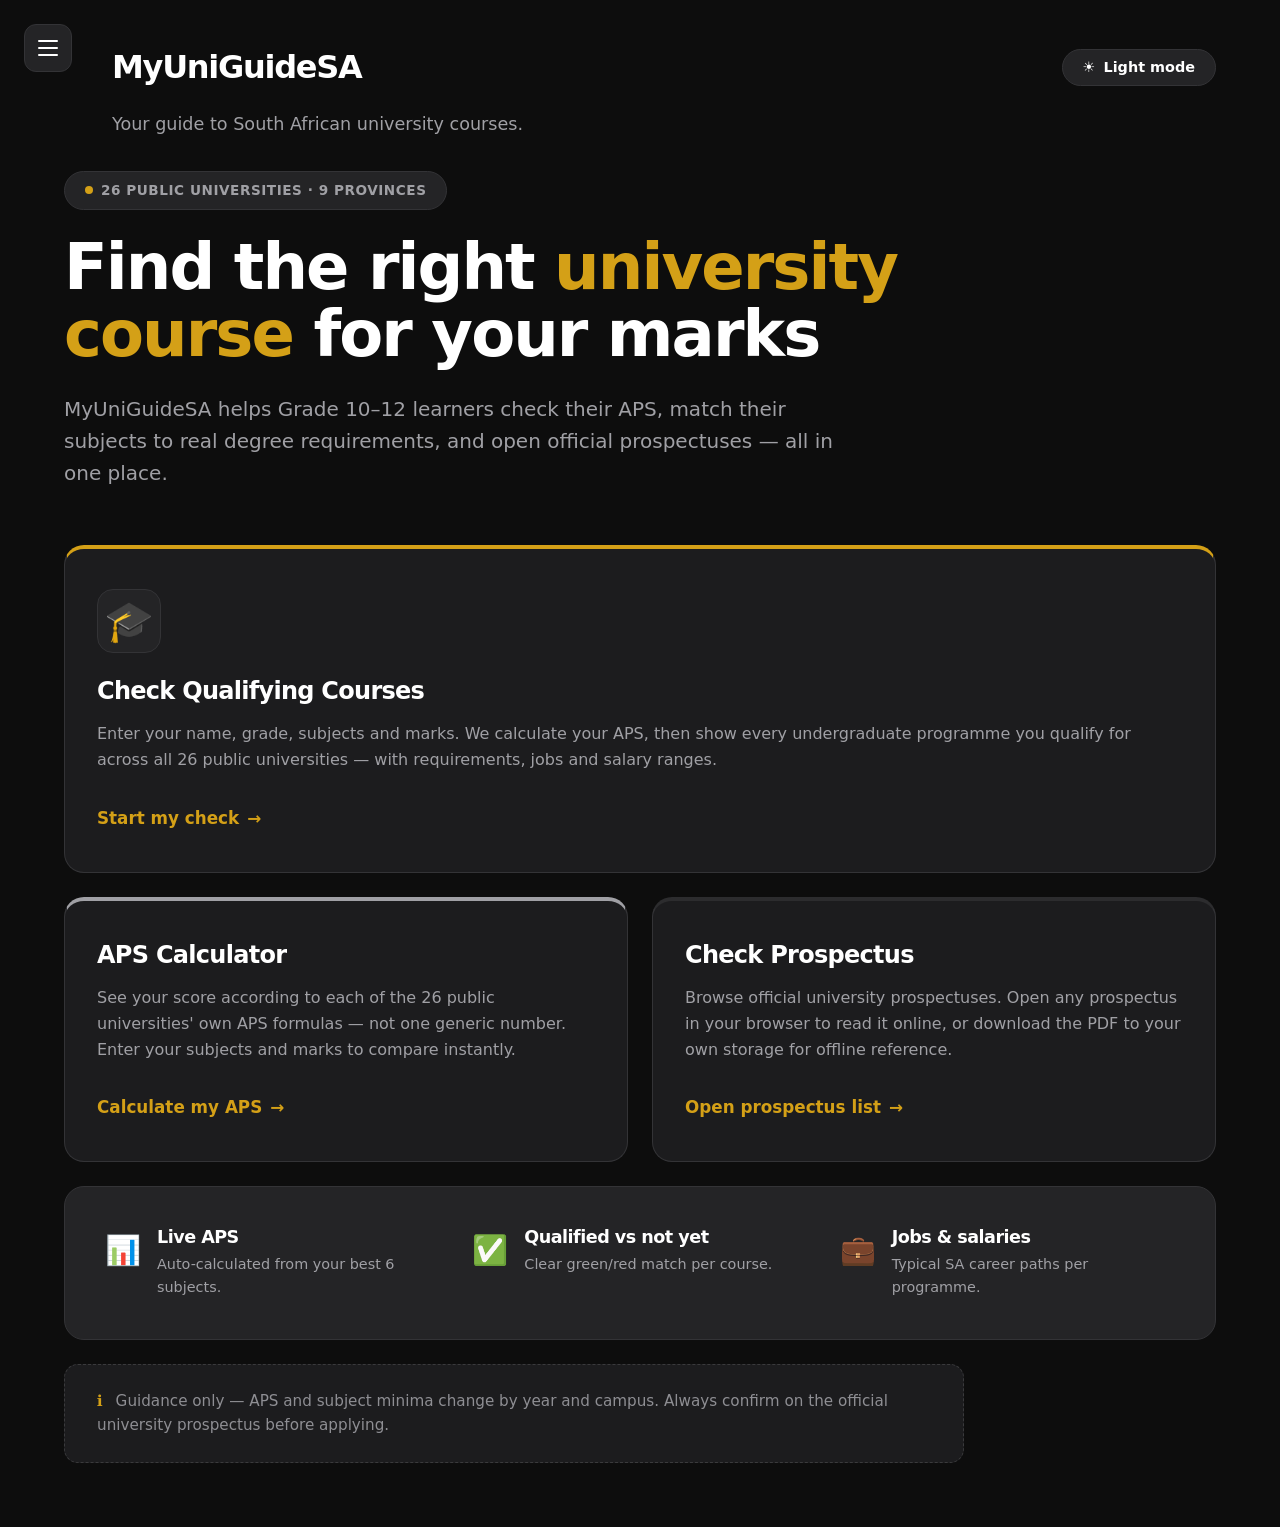
==== commit 95b4260d: "everything" ====
--- a/index.html
+++ b/index.html
@@ -71,7 +71,6 @@
                 </a>
 
                 <a class="action-card secondary" href="aps.html">
-                    <div class="action-icon">🧮</div>
                     <h3>APS Calculator</h3>
                     <p>
                         See your score according to each of the 26 public universities'
@@ -82,7 +81,6 @@
                 </a>
 
                 <a class="action-card tertiary" href="prospectus.html">
-                    <div class="action-icon">📖</div>
                     <h3>Check Prospectus</h3>
                     <p>
                         Browse official university prospectuses. Open any prospectus in your
--- a/style.css
+++ b/style.css
@@ -1,549 +1,909 @@
 /* ============================================================
-   MyUniGuideSA — Single consolidated stylesheet
-   Sections:
-     1. Reset & base variables
-     2. Typography
-     3. Layout (container, top-bar, subhead, page-nav)
-     4. Menu (hamburger / back button, side drawer, theme toggle)
-     5. Components (cards, buttons, inputs, badges, toasts, logos)
-     6. Forms (subject rows, live APS box)
-     7. Results (toolbar, university blocks, courses)
-     8. Home page (hero, action cards, features)
-     9. Responsive overrides (phones)
+   MyUniGuideSA — Stok-Vel Inspired Theme (Full Screen Layout)
+   Base: style.css
    ============================================================ */
 
+:root {
+    /* Core Colors */
+    --bg: #0D0D0D;
+    --surface: #1C1C1E;
+    --surface-2: #242426;
+    --surface-3: #2C2C2E;
+    --border: #333336;
+    --border-light: #3A3A3C;
+
+    /* Accent */
+    --accent: #D4A017;
+    --accent-hover: #E0AE2A;
+    --accent-glow: rgba(212, 160, 23, 0.15);
+
+    /* Text */
+    --text: #FFFFFF;
+    --heading: #FFFFFF;
+    --text-muted: #A0A0A5;
+    --text-dim: #8E8E93;
+
+    /* Status */
+    --success: #22c55e;
+    --success-bg: rgba(34, 197, 94, 0.15);
+    --danger: #f87171;
+    --danger-bg: rgba(248, 113, 113, 0.15);
+    --info: #60a5fa;
+
+    /* Shape & Shadow */
+    --radius-card: 20px;
+    --radius-sm: 14px;
+    --radius-pill: 999px;
+    --shadow: 0 8px 24px rgba(0, 0, 0, 0.35);
+    --shadow-glow: 0 0 0 4px var(--accent-glow);
+
+    /* Layout */
+    --max-width: 100%;
+    --content-padding: 2rem 4rem;
+}
+
+/* Light Mode Override */
+html.light {
+    --bg: #F4F4F5;
+    --surface: #FFFFFF;
+    --surface-2: #F4F4F5;
+    --surface-3: #E4E4E7;
+    --border: #D4D4D8;
+    --border-light: #E4E4E7;
+    --text: #18181B;
+    --heading: #000000;
+    --text-muted: #52525B;
+    --text-dim: #71717A;
+    --shadow: 0 8px 24px rgba(0, 0, 0, 0.08);
+    --accent-glow: rgba(212, 160, 23, 0.2);
+}
 
 /* ============================================================
-   1. RESET & BASE VARIABLES
+   Base & Typography
    ============================================================ */
-
 * {
     box-sizing: border-box;
     margin: 0;
     padding: 0;
 }
 
-:root {
-    --bg1: #0d1520;
-    --bg2: #121c2a;
-    --bg3: #0f1824;
-    --card: rgba(22, 32, 48, 0.9);
-    --border: #2a3a50;
-    --text: #e2eaf3;
-    --text-muted: #94a9c4;
-    --heading: #e8f0fa;
-    --accent: #3b82f6;
-    --accent-hover: #2563eb;
-    --surface: #1a2535;
-    --surface2: #1e2d42;
-    --surface3: #162030;
-    --input-bg: #1a2535;
-    --nav-bg: #1a2535cc;
-    --ok-bg: #0f2a1a;
-    --ok-border: #22c55e;
-    --bad-bg: #2a1515;
-    --bad-border: #ef4444;
-    --badge-yes-bg: #14532d;
-    --badge-yes-text: #86efac;
-    --badge-no-bg: #450a0a;
-    --badge-no-text: #fca5a5;
-}
-
-html.light {
-    --bg1: #f0f4fa;
-    --bg2: #e6ecf5;
-    --bg3: #eef2f8;
-    --card: rgba(255, 255, 255, 0.92);
-    --border: #d2deec;
-    --text: #102a41;
-    --text-muted: #5e6f88;
-    --heading: #0b2a4e;
-    --accent: #1e4a7a;
-    --accent-hover: #12345c;
-    --surface: #f8fafd;
-    --surface2: #e9f0f8;
-    --surface3: #ffffff;
-    --input-bg: #ffffff;
-    --nav-bg: #ffffffcc;
-    --ok-bg: #f2fbf5;
-    --ok-border: #2e9e5b;
-    --bad-bg: #fdf6f6;
-    --bad-border: #d97373;
-    --badge-yes-bg: #d3f1dd;
-    --badge-yes-text: #0f7b3e;
-    --badge-no-bg: #fadcdc;
-    --badge-no-text: #a02020;
-}
-
 body {
-    font-family: 'Inter', system-ui, -apple-system, BlinkMacSystemFont, 'Segoe UI', Roboto, sans-serif;
-    background: linear-gradient(145deg, var(--bg1) 0%, var(--bg2) 50%, var(--bg3) 100%);
+    background-color: var(--bg);
+    color: var(--text);
+    font-family: 'Inter', 'Poppins', system-ui, -apple-system, sans-serif;
+    line-height: 1.6;
+    -webkit-font-smoothing: antialiased;
+    padding-bottom: 2rem;
     min-height: 100vh;
-    display: block;                 /* was: flex + justify-content: center */
-    padding: 1.25rem 1.5rem 2rem;   /* side padding so content isn't flush */
+}
+
+h1, h2, h3, h4, h5, h6 {
+    color: var(--heading);
+    font-weight: 800;
+    letter-spacing: -0.03em;
+    line-height: 1.2;
+}
+
+a {
+    color: var(--accent);
+    text-decoration: none;
+    transition: color 0.2s;
+}
+
+a:hover {
+    color: var(--accent-hover);
+}
+
+/* ============================================================
+   Layout Containers (Full Screen)
+   ============================================================ */
+.app-container {
+    width: 100%;
+    max-width: var(--max-width);
+    margin: 0 auto;
+    padding: var(--content-padding);
+}
+
+.app-container.wide {
+    max-width: var(--max-width);
+}
+
+.top-bar {
+    display: flex;
+    justify-content: space-between;
+    align-items: center;
+    padding: 1rem 0 1.5rem;
+    margin-left: 3rem;
+}
+
+.top-bar h1 {
+    font-size: 2rem;
+    letter-spacing: -0.04em;
+}
+
+.subhead {
+    color: var(--text-muted);
+    font-size: 1.1rem;
+    margin-bottom: 1rem;
+    margin-left: 3rem;
+    max-width: 800px;
+}
+
+@media (max-width: 900px) {
+    :root {
+        --content-padding: 1.5rem 1.5rem;
+    }
+    .top-bar, .subhead {
+        margin-left: 3.5rem;
+    }
+}
+
+@media (max-width: 600px) {
+    :root {
+        --content-padding: 1rem;
+    }
+    .top-bar, .subhead {
+        margin-left: 3.5rem;
+    }
+    .top-bar h1 { font-size: 1.5rem; }
+    .subhead { font-size: 0.95rem; }
+}
+
+/* ============================================================
+   Cards
+   ============================================================ */
+.card {
+    background: var(--surface);
+    border: 1px solid var(--border);
+    border-radius: var(--radius-card);
+    box-shadow: var(--shadow);
+    margin-bottom: 1.5rem;
+    width: 100%;
+}
+
+.single-card {
+    padding: 3rem;
+}
+
+@media (max-width: 600px) {
+    .single-card {
+        padding: 1.5rem;
+    }
+}
+
+/* ============================================================
+   Buttons
+   ============================================================ */
+button, .btn-primary, .btn-secondary, .btn-add, .btn-calc {
+    font-family: inherit;
+    cursor: pointer;
+    transition: all 0.2s ease;
+}
+
+.btn-primary, .btn-calc {
+    display: inline-flex;
+    align-items: center;
+    justify-content: center;
+    background: var(--accent);
+    color: #fff;
+    font-weight: 700;
+    font-size: 1.05rem;
+    border: none;
+    border-radius: var(--radius-pill);
+    padding: 1rem 2rem;
+    width: 100%; /* Now stretches full width */
+    margin-top: 1rem;
+}
+
+.btn-primary:hover, .btn-calc:hover {
+    background: var(--accent-hover);
+    transform: translateY(-2px);
+}
+
+.btn-primary:active, .btn-calc:active {
+    transform: scale(0.97);
+}
+
+.btn-primary:disabled {
+    opacity: 0.6;
+    cursor: not-allowed;
+    transform: none;
+}
+
+.btn-secondary {
+    display: inline-flex;
+    align-items: center;
+    justify-content: center;
+    background: var(--surface-2);
     color: var(--text);
-    transition: background 0.2s, color 0.2s;
-}
-
+    border: 1px solid var(--border);
+    border-radius: var(--radius-pill);
+    padding: 0.85rem 1.75rem;
+    font-weight: 600;
+    font-size: 1rem;
+}
+
+.btn-secondary:hover {
+    border-color: var(--accent);
+    color: var(--accent);
+    transform: translateY(-2px);
+}
+
+.btn-add {
+    background: var(--surface-3);
+    color: var(--text);
+    border: 1px dashed var(--border-light);
+    border-radius: var(--radius-pill);
+    padding: 0.7rem 1.4rem;
+    font-size: 0.95rem;
+    font-weight: 600;
+}
+
+.btn-add:hover {
+    border-color: var(--accent);
+    color: var(--accent);
+}
+
+.btn-small {
+    background: var(--surface-2);
+    color: var(--text);
+    border: 1px solid var(--border);
+    border-radius: var(--radius-pill);
+    padding: 0.4rem 1rem;
+    font-size: 0.85rem;
+    font-weight: 600;
+}
+
+.btn-small:hover {
+    border-color: var(--accent);
+}
 
 /* ============================================================
-   2. TYPOGRAPHY
+   Inputs & Forms (base — shared)
    ============================================================ */
-
-h1 {
-    font-size: 2.2rem;
-    font-weight: 600;
-    color: var(--heading);
-    display: flex;
-    align-items: center;
-    gap: 0.5rem;
-    flex-wrap: wrap;
-}
-
-h1 span {
-    background: var(--accent);
-    color: white;
-    font-size: 0.95rem;
-    font-weight: 500;
-    padding: 0.2rem 0.85rem;
-    border-radius: 40px;
-    letter-spacing: 0.3px;
-}
-
-.ico {
-    display: inline-block;
-    font-size: 0.85em;
-    line-height: 1;
-    margin-right: 0.35rem;
-    opacity: 0.85;
-    color: var(--accent);
-    vertical-align: middle;
-}
-
-
-/* ============================================================
-   3. LAYOUT
-   ============================================================ */
-
-.app-container,
-.app-container.wide {
-    max-width: 100%;   /* was: 900px / 1400px */
+.field-group {
+    margin-bottom: 1.5rem;
     width: 100%;
-    margin: 0 auto;
-}
-
-.top-bar {
-    display: flex;
-    align-items: center;
-    justify-content: space-between;
-    gap: 0.6rem;
-    margin-bottom: 0.4rem;
-    margin-left: 2.8rem;
-}
-
-.top-bar h1 {
-    flex: 1;
-    min-width: 0;
-}
-
-.subhead {
-    color: var(--text-muted);
-    margin-bottom: 1.2rem;
-    font-size: 1.05rem;
-    border-left: 5px solid var(--accent);
-    padding-left: 1rem;
-    font-weight: 400;
-}
-
-.page-nav {
-    display: flex;
-    align-items: center;
-    gap: 0.6rem;
-    margin-bottom: 1.2rem;
-    background: var(--nav-bg);
-    padding: 0.55rem 1rem;
-    border-radius: 40px;
-    border: 1px solid var(--border);
-    width: fit-content;
-    flex-wrap: wrap;
-}
-
-.nav-step {
-    font-weight: 600;
-    color: var(--text-muted);
-    font-size: 0.9rem;
-    padding: 0.3rem 0.85rem;
-    border-radius: 30px;
-    text-decoration: none;
-    transition: 0.15s;
-}
-
-.nav-step.active {
-    background: var(--accent);
-    color: white;
-    box-shadow: 0 4px 10px -3px var(--accent);
-}
-
-.nav-link:hover {
-    background: var(--surface2);
-    color: var(--accent);
-}
-
-.nav-arrow {
-    color: var(--text-muted);
-    font-weight: 600;
-}
-
-
-/* ============================================================
-   4. MENU
-   ============================================================ */
-
-.menu-btn {
-    width: 42px;
-    height: 42px;
-    border-radius: 12px;
-    border: 1px solid var(--border);
-    background: var(--surface2);
-    display: inline-flex;
-    flex-direction: column;
-    align-items: center;
-    justify-content: center;
-    gap: 5px;
-    cursor: pointer;
-    flex-shrink: 0;
-    padding: 0;
-}
-
-.menu-btn:hover {
-    border-color: var(--accent);
-    background: var(--surface);
-}
-
-.menu-btn-fixed {
-    position: fixed !important;
-    top: 0.65rem !important;
-    left: 0.65rem !important;
-    right: auto !important;
-    z-index: 300 !important;
-}
-
-.menu-bar {
+}
+
+.field-group label {
     display: block;
-    width: 18px;
-    height: 2px;
-    background: var(--text);
-    border-radius: 2px;
-}
-
-#backBtn .menu-bar:nth-child(1) {
-    transform: rotate(-45deg) translate(-3px, 3px);
-    width: 18px;
-}
-#backBtn .menu-bar:nth-child(2) {
-    opacity: 0;
-}
-#backBtn .menu-bar:nth-child(3) {
-    transform: rotate(45deg) translate(-3px, -3px);
-    width: 18px;
-}
-
-/* Side menu drawer */
-.side-menu-backdrop {
-    position: fixed;
-    inset: 0;
-    background: rgba(0,0,0,0.45);
-    z-index: 200;
-    opacity: 0;
-    transition: opacity 0.2s;
-}
-.side-menu-backdrop.open { opacity: 1; }
-
-.side-menu {
-    position: fixed;
-    top: 0;
-    left: 0;
-    width: min(300px, 85vw);
-    height: 100%;
-    background: var(--surface3);
-    border-right: 1px solid var(--border);
-    z-index: 210;
-    padding: 1.25rem 0.85rem;
-    transform: translateX(-105%);
-    transition: transform 0.22s ease;
-    box-shadow: 8px 0 30px rgba(0,0,0,0.25);
-}
-.side-menu.open { transform: translateX(0); }
-
-.side-menu-header {
-    font-weight: 700;
-    color: var(--heading);
-    font-size: 1.05rem;
-    margin-bottom: 1rem;
-    padding: 0 0.5rem;
-}
-
-.side-menu-item {
-    display: flex;
-    align-items: center;
-    gap: 0.7rem;
-    padding: 0.85rem 0.75rem;
-    border-radius: 14px;
-    color: var(--text);
-    text-decoration: none;
-    font-weight: 600;
-    font-size: 0.95rem;
-    margin-bottom: 0.35rem;
-}
-
-.side-menu-item:hover,
-.side-menu-item.active {
-    background: var(--surface2);
-    color: var(--accent);
-}
-
-.side-menu-item .icon-svg {
-    display: inline-block;
-    width: 1.05em;
-    height: 1.05em;
-    max-width: 1.25rem;
-    max-height: 1.25rem;
-    vertical-align: -0.15em;
-    fill: none;
-    stroke: currentColor;
-    stroke-width: 2;
-    stroke-linecap: round;
-    stroke-linejoin: round;
-    flex-shrink: 0;
-    overflow: visible;
-}
-
-/* Theme toggle */
-.theme-toggle {
-    background: var(--surface2);
-    border: 1px solid var(--border);
-    color: var(--text);
-    height: 42px;
-    padding: 0 0.85rem 0 0.65rem;
-    border-radius: 40px;
     font-size: 0.9rem;
     font-weight: 600;
-    cursor: pointer;
-    flex-shrink: 0;
-    transition: 0.15s;
-    display: inline-flex;
-    align-items: center;
-    gap: 0.4rem;
+    color: var(--text-muted);
+    margin-bottom: 0.5rem;
+    text-transform: uppercase;
+    letter-spacing: 0.04em;
+}
+
+input[type="text"],
+input[type="number"],
+input[type="search"],
+select {
+    width: 100%;
+    padding: 1.1rem;
+    background: var(--surface-2);
+    border: 1px solid var(--border);
+    border-radius: var(--radius-sm);
+    color: var(--text);
     font-family: inherit;
-}
-.theme-toggle .theme-icon { font-size: 1.1rem; line-height: 1; }
-.theme-toggle .theme-label { font-size: 0.82rem; white-space: nowrap; }
-.theme-toggle:hover {
-    background: var(--accent);
-    color: #fff;
-    border-color: var(--accent);
-}
-@media (max-width: 480px) {
-    .theme-toggle .theme-label { display: none; }
-    .theme-toggle {
-        width: 42px;
-        padding: 0;
-        justify-content: center;
-        border-radius: 50%;
-    }
-}
-
-
-/* ============================================================
-   5. COMPONENTS
-   ============================================================ */
-
-/* Card */
-.card {
-    background: var(--card);
-    backdrop-filter: blur(8px);
-    -webkit-backdrop-filter: blur(8px);
-    border-radius: 24px;
-    box-shadow: 0 12px 30px -10px rgba(0, 0, 0, 0.35);
-    padding: 1.5rem 1.5rem 1.75rem;
-    border: 1px solid var(--border);
-}
-.card h2 {
-    font-size: 1.4rem;
-    font-weight: 600;
-    color: var(--heading);
-    margin-bottom: 1.25rem;
-    display: flex;
-    align-items: center;
-    gap: 0.5rem;
-}
-
-/* Form fields */
-.field-group { margin-bottom: 1.2rem; }
-
-label {
-    display: block;
-    font-weight: 500;
-    color: var(--text-muted);
-    margin-bottom: 0.35rem;
-    font-size: 0.9rem;
-}
-
-input, select {
-    width: 100%;
-    padding: 0.8rem 1rem;
-    border: 2px solid var(--border);
-    border-radius: 16px;
     font-size: 1rem;
-    background: var(--input-bg);
-    transition: 0.15s;
-    font-family: inherit;
-    color: var(--text);
-}
+    transition: border-color 0.2s, box-shadow 0.2s;
+}
+
 input:focus, select:focus {
     outline: none;
     border-color: var(--accent);
-    box-shadow: 0 0 0 4px rgba(59, 130, 246, 0.2);
-}
-input::placeholder {
-    color: var(--text-muted);
-    opacity: 0.7;
-}
-
-/* Buttons */
-.btn-primary, .btn-secondary {
+    box-shadow: 0 0 0 3px var(--accent-glow);
+}
+
+/* Make select dropdowns smaller on mobile phones */
+@media (max-width: 600px) {
+    select {
+        padding: 0.75rem;
+        font-size: 0.95rem;
+    }
+}
+
+/* ============================================================
+   YOUR DETAILS — subject rows & live APS box
+   ============================================================ */
+
+.subject-row {
+    display: flex;
+    gap: 0.55rem;
+    align-items: center;
+    margin-bottom: 0.55rem;
+    background: var(--surface-2);
+    padding: 0.45rem 0.55rem;
+    border-radius: var(--radius-sm);
+    border: 1px solid var(--border);
+    width: 100%;
+}
+
+.subject-row select {
+    flex: 2;
+    min-width: 0;
+    padding: 0.55rem 0.7rem;
+    font-size: 0.92rem;
+    background: var(--surface);
+    border: 1px solid var(--border);
+    border-radius: 12px;
+    color: var(--text);
+    font-family: inherit;
+}
+
+.subject-row input {
+    flex: 0 0 72px;
+    padding: 0.55rem 0.4rem;
+    text-align: center;
+    font-size: 0.92rem;
+    background: var(--surface);
+    border: 1px solid var(--border);
+    border-radius: 12px;
+    color: var(--text);
+    font-family: inherit;
+}
+
+.subject-row button {
+    background: var(--danger-bg);
     border: none;
-    padding: 0.95rem 1.6rem;
-    border-radius: 40px;
-    font-weight: 600;
-    font-size: 1rem;
+    border-radius: 12px;
+    width: 34px;
+    height: 34px;
+    font-size: 1.1rem;
+    color: var(--danger);
+    font-weight: bold;
     cursor: pointer;
-    transition: 0.2s;
-    display: inline-flex;
-    align-items: center;
-    justify-content: center;
-    gap: 0.5rem;
-}
-.btn-primary {
+    flex-shrink: 0;
+}
+
+.subject-row button:hover { filter: brightness(1.15); }
+
+.subject-row.locked {
+    background: var(--surface-2);
+    border: 1px solid var(--border);
+    position: relative;
+}
+
+.subject-row.locked::before {
+    content: 'L';
+    position: absolute;
+    top: -7px;
+    left: -7px;
     background: var(--accent);
     color: white;
-    box-shadow: 0 10px 20px -8px var(--accent);
+    font-size: 0.65rem;
+    width: 18px;
+    height: 18px;
+    border-radius: 50%;
+    display: flex;
+    align-items: center;
+    justify-content: center;
+}
+
+.subject-row.locked select,
+.subject-row.locked input {
+    background: var(--surface-3);
+    color: var(--text);
+    font-weight: 600;
+    border-color: var(--border);
+}
+
+.subject-row .lock-badge {
+    display: flex;
+    align-items: center;
+    justify-content: center;
+    background: var(--accent);
+    color: white;
+    font-size: 0.7rem;
+    font-weight: 700;
+    width: 34px;
+    height: 34px;
+    border-radius: 12px;
+    flex-shrink: 0;
+}
+
+.subjects-header {
+    display: flex;
+    justify-content: space-between;
+    align-items: center;
+    margin-bottom: 0.6rem;
+    flex-wrap: wrap;
+    gap: 0.4rem;
     width: 100%;
-    margin-top: 0.75rem;
-}
-.btn-primary:hover {
-    background: var(--accent-hover);
-    transform: scale(1.01);
-}
-.btn-primary:disabled {
-    opacity: 0.7;
-    cursor: wait;
-    transform: none;
-}
-.btn-secondary {
-    background: var(--surface2);
-    color: var(--text);
-    border: 1px solid var(--border);
-}
-.btn-secondary:hover { filter: brightness(1.08); }
-
-.btn-small {
-    background: var(--surface2);
-    border: none;
-    padding: 0.35rem 0.9rem;
-    border-radius: 30px;
+}
+
+.subjects-header span {
     font-weight: 500;
-    font-size: 0.85rem;
-    color: var(--accent);
-    cursor: pointer;
-}
-.btn-small:hover { filter: brightness(1.1); }
-
-/* Hint text */
+    color: var(--text-muted);
+    font-size: 0.92rem;
+}
+
 .hint-text {
     font-size: 0.8rem;
-    color: var(--text-muted);
+    color: var(--text-dim);
     margin-top: 0.4rem;
 }
+
 .hint-text.center {
     text-align: center;
     margin-top: 0.75rem;
 }
 
-/* Badges */
-.badge {
-    font-size: 0.68rem;
+.aps-live {
+    display: flex;
+    align-items: center;
+    flex-wrap: wrap;
+    gap: 0.6rem;
+    margin: 1rem 0 0.25rem;
+    padding: 0.85rem 1.1rem;
+    background: var(--surface-2);
+    border: 1px solid var(--border);
+    border-radius: var(--radius-sm);
+    width: 100%;
+}
+
+.aps-live-label {
+    font-weight: 600;
+    color: var(--text-muted);
+    font-size: 0.9rem;
+}
+
+/* Reverted to large text instead of a pill */
+.aps-live-value {
+    font-size: 2.5rem;
+    font-weight: 800;
+    color: var(--accent);
+    line-height: 1;
+}
+
+.aps-live-hint {
+    font-size: 0.8rem;
+    color: var(--text-dim);
+}
+
+/* ============================================================
+   COURSES — toolbar, university blocks, course items
+   ============================================================ */
+
+.results-toolbar {
+    position: relative;
+    background: var(--surface);
+    border: 1px solid var(--border);
+    border-radius: var(--radius-sm);
+    padding: 0.75rem 0.9rem;
+    margin-bottom: 1rem;
+    box-shadow: 0 4px 12px -8px rgba(0,0,0,0.25);
+    width: 100%;
+}
+
+.filter-row {
+    display: flex;
+    align-items: center;
+    flex-wrap: wrap;
+    gap: 0.4rem;
+    margin-bottom: 0.65rem;
+}
+
+.filter-label {
+    font-size: 0.85rem;
+    font-weight: 600;
+    color: var(--text-muted);
+    margin-right: 0.25rem;
+}
+
+.filter-btn {
+    background: var(--surface-2);
+    border: 1px solid var(--border);
+    color: var(--text);
+    padding: 0.35rem 0.75rem;
+    border-radius: var(--radius-pill);
+    font-size: 0.8rem;
+    font-weight: 500;
+    cursor: pointer;
+    transition: 0.15s;
+}
+
+.filter-btn.active {
+    background: var(--accent);
+    border-color: var(--accent);
+    color: #fff;
+}
+
+.filter-btn:hover:not(.active) { border-color: var(--accent); }
+
+/* University search */
+.uni-search-wrap { margin-top: 0.35rem; }
+
+.uni-search-label {
+    display: flex;
+    align-items: center;
+    gap: 0.35rem;
+    font-size: 0.85rem;
+    font-weight: 600;
+    color: var(--text-muted);
+    margin-bottom: 0.4rem;
+}
+
+.uni-search-box { position: relative; }
+
+.uni-search-input {
+    width: 100%;
+    padding: 0.75rem 1rem;
+    border: 1px solid var(--border);
+    border-radius: var(--radius-sm);
+    background: var(--surface-2);
+    color: var(--text);
+    font-size: 1rem;
+    font-family: inherit;
+}
+
+.uni-search-input:focus {
+    outline: none;
+    border-color: var(--accent);
+    box-shadow: 0 0 0 3px var(--accent-glow);
+}
+
+.uni-search-list {
+    position: absolute;
+    left: 0;
+    right: 0;
+    top: calc(100% + 4px);
+    max-height: 260px;
+    overflow-y: auto;
+    margin: 0;
+    padding: 0.35rem;
+    list-style: none;
+    background: var(--surface);
+    border: 1px solid var(--border);
+    border-radius: var(--radius-sm);
+    box-shadow: var(--shadow);
+    z-index: 30;
+}
+
+.uni-search-item {
+    padding: 0.7rem 0.85rem;
+    border-radius: 10px;
+    cursor: pointer;
+    font-size: 0.9rem;
+    color: var(--text);
+}
+
+.uni-search-item:hover {
+    background: var(--surface-2);
+    color: var(--accent);
+}
+
+.uni-search-empty {
+    padding: 0.7rem 0.85rem;
+    color: var(--text-dim);
+    font-size: 0.88rem;
+}
+
+/* Results summary */
+.results-summary {
+    margin-bottom: 0.85rem;
+    padding: 0.75rem 1rem;
+    background: var(--surface-2);
+    border-radius: var(--radius-sm);
+    border: 1px solid var(--border);
+    display: flex;
+    flex-wrap: wrap;
+    align-items: center;
+    gap: 0.5rem;
+}
+
+.aps-pill {
+    background: var(--accent);
+    color: white;
+    padding: 0.15rem 0.7rem;
+    border-radius: var(--radius-pill);
+    font-size: 0.85rem;
+    font-weight: 600;
+}
+
+.results-counts {
+    color: var(--text-muted);
+    font-weight: 500;
+    font-size: 0.9rem;
+}
+
+.disclaimer {
+    font-size: 0.78rem;
+    color: var(--text-dim);
+    margin-bottom: 1rem;
+    line-height: 1.4;
+    max-width: 900px;
+}
+
+.no-results {
+    padding: 1.5rem;
+    text-align: center;
+    color: var(--text-muted);
+    font-style: italic;
+}
+
+/* University block */
+.university-block {
+    background: var(--surface);
+    border-radius: var(--radius-card);
+    margin-bottom: 1.15rem;
+    border: 1px solid var(--border);
+    overflow: hidden;
+    transition: box-shadow 0.3s, border-color 0.3s;
+    width: 100%;
+}
+
+.university-block.uni-highlight {
+    box-shadow: 0 0 0 3px var(--accent-glow);
+    border-color: var(--accent);
+}
+
+.university-header {
+    background: var(--surface-2);
+    padding: 0.85rem 1.1rem;
     font-weight: 700;
-    padding: 0.15rem 0.5rem;
-    border-radius: 40px;
-    white-space: nowrap;
-}
-.badge-yes {
-    background: var(--badge-yes-bg);
-    color: var(--badge-yes-text);
-    border: 1px solid var(--ok-border);
-}
-.badge-no {
-    background: var(--badge-no-bg);
-    color: var(--badge-no-text);
-    border: 1px solid var(--bad-border);
-}
-
-/* Scroll-to-top */
-.scroll-top-btn {
-    position: fixed;
-    left: 50%;
-    bottom: 1.25rem;
-    transform: translateX(-50%) translateY(140%);
-    width: 48px;
-    height: 48px;
-    border-radius: 50%;
-    border: 1px solid var(--border);
+    font-size: 1.05rem;
+    color: var(--heading);
+    border-bottom: 1px solid var(--border);
+    display: flex;
+    align-items: center;
+    justify-content: space-between;
+    gap: 0.6rem;
+    flex-wrap: wrap;
+    flex-direction: row;
+    text-align: left;
+}
+
+.uni-header-left {
+    display: flex;
+    align-items: center;
+    gap: 0.4rem;
+    flex-wrap: nowrap;
+    flex: 1;
+    text-align: left;
+}
+
+.uni-short {
     background: var(--accent);
     color: #fff;
-    font-size: 1.25rem;
+    font-size: 0.7rem;
     font-weight: 700;
+    padding: 0.15rem 0.45rem;
+    border-radius: 8px;
+    letter-spacing: 0.3px;
+}
+
+.uni-title {
+    font-size: 1.02rem;
+    text-align: left;
+}
+
+.uni-score-pill {
+    background: var(--accent);
+    color: #fff;
+    font-size: 0.72rem;
+    font-weight: 700;
+    padding: 0.2rem 0.55rem;
+    border-radius: 20px;
+    letter-spacing: 0.02em;
+    white-space: nowrap;
+    margin-left: 0.25rem;
+}
+
+.province-tag {
+    background: var(--surface);
+    border: 1px solid var(--border);
+    color: var(--text-muted);
+    font-size: 0.7rem;
+    font-weight: 600;
+    padding: 0.15rem 0.5rem;
+    border-radius: 20px;
+}
+
+.apply-link {
+    font-size: 0.8rem;
+    font-weight: 600;
+    color: var(--accent);
+    text-decoration: none;
+    padding: 0.3rem 0.7rem;
+    border: 1px solid var(--accent);
+    border-radius: 20px;
+    white-space: nowrap;
+}
+
+.apply-link:hover {
+    background: var(--accent);
+    color: #fff;
+}
+
+/* Faculty */
+.faculty-block {
+    border-bottom: 1px solid var(--border);
+    padding: 0.15rem 0;
+}
+
+.faculty-block:last-child { border-bottom: none; }
+
+.faculty-header {
+    width: 100%;
+    display: flex !important;
+    flex-direction: row !important;
+    align-items: center;
+    justify-content: flex-start !important;
+    gap: 0.5rem;
+    text-align: left !important;
     cursor: pointer;
-    z-index: 150;
-    opacity: 0;
-    pointer-events: none;
-    transition: 0.25s;
-    box-shadow: 0 8px 20px rgba(0,0,0,0.25);
-}
-.scroll-top-btn.show {
+    background: var(--surface-2);
+    border: none;
+    border-bottom: 1px solid var(--border);
+    color: var(--accent);
+    font-family: inherit;
+    font-weight: 600;
+    font-size: 0.92rem;
+    padding: 0.7rem 1rem;
+}
+
+.faculty-header:hover {
+    filter: brightness(1.05);
+}
+
+.faculty-header-left {
+    display: flex !important;
+    flex-direction: row !important;
+    align-items: center;
+    gap: 0.4rem;
+    min-width: 0;
+    flex: 1;
+    text-align: left !important;
+    justify-content: flex-start !important;
+}
+
+.faculty-chevron {
+    color: var(--text-muted);
+    font-size: 0.7rem;
+    flex-shrink: 0;
+    margin-left: auto;
+}
+
+.faculty-body { display: block; }
+.faculty-block:not(.open) .faculty-body { display: none; }
+.faculty-block.open .faculty-body { display: block; }
+
+/* Course item */
+.course-wrap { margin-bottom: 0.15rem; }
+
+.course-item {
+    display: flex !important;
+    flex-direction: row !important;
+    align-items: center;
+    justify-content: space-between;
+    gap: 0.5rem;
+    width: 100%;
+    box-sizing: border-box;
+    padding: 0.6rem 1.1rem 0.6rem 1.35rem;
+    border-bottom: 1px solid var(--border);
+    transition: 0.1s;
+    cursor: pointer;
+}
+
+.course-item:last-child { border-bottom: none; }
+.course-item:hover { background: var(--surface-2); }
+
+.course-info {
+    display: flex !important;
+    flex-direction: row !important;
+    flex-wrap: wrap;
+    align-items: center;
+    gap: 0.4rem;
+    flex: 1 1 auto;
+    min-width: 0;
+}
+
+.course-name {
+    font-weight: 500;
+    color: var(--text);
+    font-size: 0.95rem;
+    flex: 1 1 auto;
+    min-width: 0;
+}
+
+.course-aps, .course-duration {
+    background: var(--surface-2);
+    color: var(--text-muted);
+    padding: 0.12rem 0.55rem;
+    border-radius: var(--radius-pill);
+    font-size: 0.72rem;
+    font-weight: 600;
+    white-space: nowrap;
+    border: 1px solid var(--border);
+}
+
+.course-info .badge {
+    margin-left: auto;
+    flex-shrink: 0;
+}
+
+.course-right {
+    display: flex;
+    flex-direction: row;
+    align-items: center;
+    gap: 0.35rem;
+    flex-shrink: 0;
+    margin-left: auto;
+}
+
+.arrow-btn {
+    background: none;
+    border: none;
+    font-size: 1.1rem;
+    color: var(--accent);
+    cursor: pointer;
+    padding: 0.25rem 0.4rem;
+    border-radius: 30px;
+    opacity: 0.75;
+    flex-shrink: 0;
+    margin-left: 0.15rem;
+}
+
+.arrow-btn:hover {
+    background: var(--surface-2);
     opacity: 1;
-    pointer-events: auto;
-    transform: translateX(-50%) translateY(0);
-}
-.scroll-top-btn:hover { filter: brightness(1.08); }
-
-/* Toast */
-.app-toast, .aps-toast {
-    position: fixed;
-    left: 50%;
-    bottom: 1.5rem;
-    transform: translateX(-50%) translateY(120%);
-    background: var(--surface3);
+}
+
+.course-desc {
+    display: none !important;
+    padding: 0.7rem 1.1rem 0.9rem 1.35rem;
+    background: var(--surface-2);
+    font-size: 0.88rem;
+    color: var(--text-muted);
+    border-left: 4px solid var(--accent);
+    margin: 0 0 0.25rem 0;
+    border-radius: 0 0 0 10px;
+    line-height: 1.55;
+}
+
+.course-desc.show { display: block !important; }
+.course-desc[hidden] { display: none !important; }
+.course-desc strong { color: var(--heading); }
+.course-desc ul { margin: 0.35rem 0 0 1.1rem; }
+.course-desc li { margin-bottom: 0.15rem; }
+
+.course-qualified {
+    background: var(--success-bg);
+    border-left: 5px solid var(--success);
+}
+
+.course-not-qualified {
+    background: var(--danger-bg);
+    border-left: 5px solid var(--danger);
+}
+
+/* Feedback colours */
+.req-fail, .aps-bad { color: var(--danger); }
+.aps-ok { color: var(--success); }
+
+/* Jobs list inside course description */
+.jobs-title {
+    display: block;
+    margin-top: 0.55rem;
     color: var(--heading);
-    border: 1px solid var(--border);
-    padding: 0.85rem 1.2rem;
-    border-radius: 14px;
-    font-size: 0.92rem;
-    font-weight: 600;
-    z-index: 9999;
-    max-width: min(92vw, 360px);
-    text-align: center;
-    box-shadow: 0 12px 30px rgba(0,0,0,0.25);
-    opacity: 0;
-    transition: 0.25s;
-    pointer-events: none;
-}
-.app-toast.show, .aps-toast.show {
-    opacity: 1;
-    transform: translateX(-50%) translateY(0);
-}
-
-/* University logo badge (shared) */
+    font-weight: 700;
+}
+
+.jobs-list {
+    margin: 0.35rem 0 0;
+    padding-left: 1.1rem;
+    list-style: disc;
+}
+
+.jobs-list li {
+    margin-bottom: 0.25rem;
+    line-height: 1.4;
+}
+
+/* University logo badge (shared, needed by course blocks) */
 .uni-logo {
     display: inline-flex;
     align-items: center;
@@ -559,6 +919,7 @@
     flex-shrink: 0;
     line-height: 1;
 }
+
 .uni-logo-wrap {
     display: inline-flex;
     align-items: center;
@@ -567,6 +928,7 @@
     width: 2.35rem;
     height: 2.35rem;
 }
+
 .uni-logo-img {
     width: 2.35rem;
     height: 2.35rem;
@@ -577,16 +939,43 @@
     padding: 2px;
     display: block;
 }
+
 .uni-logo-fallback {
     width: 2.35rem;
     height: 2.35rem;
 }
+
+.badge {
+    font-size: 0.68rem;
+    font-weight: 700;
+    padding: 0.15rem 0.5rem;
+    border-radius: 40px;
+    white-space: nowrap;
+}
+
+.badge-yes {
+    background: var(--success-bg);
+    color: var(--success);
+    border: 1px solid rgba(34, 197, 94, 0.3);
+}
+
+.badge-no {
+    background: var(--danger-bg);
+    color: var(--danger);
+    border: 1px solid rgba(248, 113, 113, 0.3);
+}
+
 @media (max-width: 700px) {
     .uni-logo-wrap,
     .uni-logo-img,
     .uni-logo-fallback {
         width: 2.1rem;
         height: 2.1rem;
+    }
+    .uni-logo {
+        min-width: 1.9rem;
+        height: 1.9rem;
+        font-size: 0.55rem;
     }
 }
 
@@ -607,871 +996,936 @@
     max-height: 1.25rem;
 }
 
-
 /* ============================================================
-   6. FORMS — subject rows, live APS box
+   Navigation & Menus
    ============================================================ */
-
-.subject-row {
-    display: flex;
-    gap: 0.55rem;
-    align-items: center;
-    margin-bottom: 0.55rem;
+.menu-btn {
+    background: var(--surface-2);
+    border: 1px solid var(--border);
+    border-radius: 12px;
+    width: 48px;
+    height: 48px;
+    display: flex;
+    flex-direction: column;
+    justify-content: center;
+    align-items: center;
+    gap: 5px;
+    cursor: pointer;
+    transition: all 0.2s;
+}
+
+.menu-btn-fixed {
+    position: fixed;
+    top: 1.5rem;
+    left: 1.5rem;
+    z-index: 900;
+}
+
+.menu-btn:hover {
+    border-color: var(--accent);
+}
+
+.menu-bar {
+    display: block;
+    width: 20px;
+    height: 2px;
+    background: var(--text);
+    border-radius: 2px;
+}
+
+/* Fixed Back Button for inner pages */
+.back-btn {
+    position: fixed;
+    top: 1.5rem;
+    left: 1.5rem;
+    z-index: 900;
+    background: var(--surface-2);
+    border: 1px solid var(--border);
+    border-radius: 12px;
+    width: 48px;
+    height: 48px;
+    display: flex;
+    align-items: center;
+    justify-content: center;
+    color: var(--text);
+    cursor: pointer;
+    transition: all 0.2s;
+    text-decoration: none;
+}
+
+.back-btn:hover {
+    border-color: var(--accent);
+    color: var(--accent);
+    transform: translateX(-2px);
+}
+
+.back-btn svg {
+    width: 24px;
+    height: 24px;
+    stroke: currentColor;
+    stroke-width: 2;
+    stroke-linecap: round;
+    stroke-linejoin: round;
+    fill: none;
+}
+
+.side-menu-backdrop {
+    position: fixed;
+    inset: 0;
+    background: rgba(0, 0, 0, 0.75);
+    backdrop-filter: blur(4px);
+    z-index: 999;
+    opacity: 0;
+    transition: opacity 0.25s;
+}
+.side-menu-backdrop.open {
+    opacity: 1;
+}
+
+.side-menu {
+    position: fixed;
+    top: 0;
+    left: 0;
+    bottom: 0;
+    width: 320px;
     background: var(--surface);
-    padding: 0.45rem 0.55rem;
-    border-radius: 16px;
-    border: 1px solid var(--border);
-}
-.subject-row select {
-    flex: 2;
-    min-width: 0;
-    padding: 0.55rem 0.7rem;
-    font-size: 0.92rem;
-}
-.subject-row input {
-    flex: 0 0 72px;
-    padding: 0.55rem 0.4rem;
-    text-align: center;
-    font-size: 0.92rem;
-}
-.subject-row button {
-    background: #3a1f1f;
-    border: none;
+    border-right: 1px solid var(--border);
+    z-index: 1000;
+    transform: translateX(-100%);
+    transition: transform 0.25s cubic-bezier(0.175, 0.885, 0.32, 1);
+    padding: 2rem 1.5rem;
+    display: flex;
+    flex-direction: column;
+}
+.side-menu.open {
+    transform: translateX(0);
+}
+
+.side-menu-header {
+    font-size: 1.5rem;
+    font-weight: 800;
+    margin-bottom: 2rem;
+    padding-left: 0.5rem;
+    color: var(--heading);
+}
+
+.side-menu-item {
+    padding: 1rem;
     border-radius: 12px;
-    width: 34px;
-    height: 34px;
-    font-size: 1.1rem;
-    color: #f87171;
-    font-weight: bold;
-    cursor: pointer;
-    flex-shrink: 0;
-}
-html.light .subject-row button {
-    background: #ffe8e8;
-    color: #b33a3a;
-}
-.subject-row button:hover { filter: brightness(1.15); }
-
-.subject-row.locked {
-    background: var(--surface2);
-    border: 1px solid var(--border);
-    position: relative;
-}
-.subject-row.locked::before {
-    content: 'L';
-    position: absolute;
-    top: -7px;
-    left: -7px;
-    background: var(--accent);
-    color: white;
-    font-size: 0.65rem;
-    width: 18px;
-    height: 18px;
-    border-radius: 50%;
-    display: flex;
-    align-items: center;
-    justify-content: center;
-}
-.subject-row.locked select,
-.subject-row.locked input {
-    background: var(--surface3);
+    color: var(--text-muted);
+    font-weight: 600;
+    margin-bottom: 0.5rem;
+    transition: 0.2s;
+    font-size: 1.05rem;
+}
+
+.side-menu-item:hover, .side-menu-item.active {
+    background: var(--surface-2);
     color: var(--text);
+}
+
+.side-menu-item.active {
+    border-left: 4px solid var(--accent);
+}
+
+/* Theme Toggle */
+.theme-toggle {
+    background: var(--surface-2);
+    border: 1px solid var(--border);
+    border-radius: var(--radius-pill);
+    padding: 0.6rem 1.25rem;
+    display: flex;
+    align-items: center;
+    gap: 0.5rem;
+    color: var(--text);
+    font-size: 0.9rem;
     font-weight: 600;
-    border-color: var(--border);
-}
-.subject-row .lock-badge {
-    display: flex;
-    align-items: center;
-    justify-content: center;
-    background: var(--accent);
-    color: white;
-    font-size: 0.7rem;
+}
+
+.theme-toggle:hover {
+    border-color: var(--accent);
+}
+
+/* Page Nav (Steps) */
+.page-nav {
+    display: flex;
+    align-items: center;
+    justify-content: flex-start;
+    gap: 0.75rem;
+    margin-bottom: 2.5rem;
+    font-size: 1rem;
+}
+
+.nav-step {
     font-weight: 700;
-    width: 34px;
-    height: 34px;
-    border-radius: 12px;
-    flex-shrink: 0;
-}
-
-.subjects-header {
-    display: flex;
-    justify-content: space-between;
-    align-items: center;
-    margin-bottom: 0.6rem;
-    flex-wrap: wrap;
-    gap: 0.4rem;
-}
-.subjects-header span {
-    font-weight: 500;
-    color: var(--text-muted);
-    font-size: 0.92rem;
-}
-
-.aps-live {
-    display: flex;
-    align-items: center;
-    flex-wrap: wrap;
-    gap: 0.6rem;
-    margin: 1rem 0 0.25rem;
-    padding: 0.85rem 1.1rem;
-    background: var(--surface2);
-    border: 1px solid var(--border);
-    border-radius: 16px;
-}
-.aps-live-label {
-    font-weight: 600;
-    color: var(--text-muted);
-    font-size: 0.9rem;
-}
-.aps-live-value {
+    color: var(--text-muted);
+    padding: 0.5rem 1rem;
+    border-radius: var(--radius-pill);
+    background: var(--surface-2);
+    border: 1px solid var(--border);
+}
+
+.nav-step.active {
     background: var(--accent);
     color: #fff;
+    border-color: var(--accent);
+}
+
+.nav-arrow {
+    color: var(--text-dim);
+}
+
+/* ============================================================
+   Details Page Specifics (base)
+   ============================================================ */
+.aps-live-label {
+    font-size: 0.95rem;
     font-weight: 700;
+    color: var(--text-muted);
+    text-transform: uppercase;
+}
+
+.aps-live-value {
+    font-size: 2.5rem;
+    font-weight: 800;
+    color: var(--accent);
+    line-height: 1;
+}
+
+.aps-live-hint {
+    font-size: 0.85rem;
+    color: var(--text-dim);
+}
+
+/* ============================================================
+   Misc Utilities & Toasts
+   ============================================================ */
+.aps-toast, .app-toast, .copy-toast {
+    position: fixed;
+    left: 50%;
+    bottom: 2rem;
+    transform: translateX(-50%) translateY(20px);
+    background: var(--surface-3);
+    color: var(--heading);
+    border: 1px solid var(--border);
+    padding: 1rem 1.75rem;
+    border-radius: var(--radius-pill);
+    font-weight: 600;
+    font-size: 0.95rem;
+    box-shadow: var(--shadow);
+    z-index: 9999;
+    opacity: 0;
+    pointer-events: none;
+    transition: all 0.3s cubic-bezier(0.175, 0.885, 0.32, 1.275);
+}
+
+.aps-toast.show, .app-toast.show, .copy-toast.show {
+    opacity: 1;
+    transform: translateX(-50%) translateY(0);
+}
+
+/* Scroll to Top Button */
+.scroll-top-btn {
+    position: fixed;
+    bottom: 2rem;
+    right: 2rem;
+    width: 56px;
+    height: 56px;
+    background: var(--surface);
+    color: var(--text);
+    border: 1px solid var(--border);
+    border-radius: 50%;
+    font-size: 1.4rem;
+    display: flex;
+    align-items: center;
+    justify-content: center;
+    box-shadow: var(--shadow);
+    opacity: 0;
+    visibility: hidden;
+    transition: 0.3s;
+    z-index: 800;
+}
+
+.scroll-top-btn.show {
+    opacity: 1;
+    visibility: visible;
+}
+
+.scroll-top-btn:hover {
+    background: var(--accent);
+    color: #fff;
+    border-color: var(--accent);
+}
+
+/* Result Error / No Results */
+.result-error, .no-results {
+    background: var(--danger-bg);
+    color: var(--danger);
+    padding: 2rem;
+    border-radius: var(--radius-card);
+    border: 1px solid rgba(248, 113, 113, 0.3);
+    text-align: center;
+    font-weight: 600;
+    font-size: 1.05rem;
+}
+
+/* ============================================================
+   APS Results Page Specifics (base)
+   ============================================================ */
+.aps-hero {
+    text-align: left;
+    margin-bottom: 2.5rem;
+    max-width: 900px;
+}
+
+.aps-hero h2 {
+    font-size: 2rem;
+    margin-bottom: 0.75rem;
+}
+
+.aps-hero p {
+    color: var(--text-muted);
+    font-size: 1.05rem;
+}
+
+.uni-results-grid {
+    display: grid;
+    grid-template-columns: repeat(auto-fill, minmax(320px, 1fr));
+    gap: 1.5rem;
+    width: 100%;
+}
+
+.uni-result-card {
+    background: var(--surface);
+    border: 1px solid var(--border);
+    border-radius: var(--radius-card);
+    padding: 1.5rem;
+    display: flex;
+    flex-direction: column;
+    transition: all 0.2s;
+    overflow: hidden;
+}
+
+.uni-result-card:hover {
+    border-color: var(--accent);
+    transform: translateY(-4px);
+}
+
+.urc-head {
+    display: flex;
+    align-items: center;
+    gap: 1rem;
+    margin-bottom: 1.25rem;
+    width: 100%;
+    overflow: hidden;
+}
+
+/* Ensure logos inside APS results don't explode */
+.urc-head img,
+.urc-head svg,
+.urc-head .uni-logo-wrap {
+    max-height: 48px;
+    max-width: 48px;
+    width: auto;
+    height: auto;
+    object-fit: contain;
+    flex-shrink: 0;
+}
+
+.urc-name {
+    font-size: 1.05rem;
+    font-weight: 700;
+    line-height: 1.2;
+}
+
+.urc-score {
+    font-size: 3rem;
+    font-weight: 800;
+    color: var(--accent);
+    line-height: 1;
+    margin-bottom: 0.25rem;
+}
+
+.urc-label {
+    font-size: 0.85rem;
+    font-weight: 700;
+    text-transform: uppercase;
+    color: var(--text-muted);
+    letter-spacing: 0.04em;
+    margin-bottom: 1rem;
+}
+
+.urc-note {
+    font-size: 0.95rem;
+    color: var(--text);
+    margin-bottom: 1rem;
+    flex: 1;
+}
+
+.urc-formula {
+    font-size: 0.8rem;
+    color: var(--text-dim);
+    background: var(--surface-2);
+    padding: 0.75rem;
+    border-radius: 8px;
+    border: 1px solid var(--border);
+    font-family: monospace;
+    word-wrap: break-word;
+}
+
+/* Mobile fallback for APS Results grid */
+@media (max-width: 600px) {
+    .uni-results-grid {
+        grid-template-columns: 1fr;
+    }
+    .uni-result-card {
+        padding: 1.25rem;
+    }
+    .urc-score {
+        font-size: 2.5rem;
+    }
+}
+
+/* Subject Input Card for APS page */
+.subject-input-card {
+    width: 100%;
+}
+
+.subject-input-card h3 {
+    font-size: 1.25rem;
+    margin-bottom: 1.25rem;
+}
+
+.subject-actions {
+    display: flex;
+    gap: 1rem;
+    margin-top: 2rem;
+    flex-wrap: wrap;
+}
+
+.subject-actions .btn-add {
+    margin-top: 0;
+}
+
+.subject-actions .btn-calc {
+    margin-top: 0;
+    width: auto;
+}
+
+.hint {
+    font-size: 0.85rem;
+    color: var(--text-dim);
+    margin-top: 1rem;
+    text-align: left;
+}
+
+/* ============================================================
+   Prospectus Page Specifics (base)
+   ============================================================ */
+.prospectus-grid {
+    display: grid;
+    gap: 1.5rem;
+    margin-top: 1.5rem;
+    width: 100%;
+}
+
+@media (min-width: 700px) {
+    .prospectus-grid {
+        grid-template-columns: repeat(2, 1fr);
+    }
+}
+
+@media (min-width: 1100px) {
+    .prospectus-grid {
+        grid-template-columns: repeat(3, 1fr);
+    }
+}
+
+@media (min-width: 1600px) {
+    .prospectus-grid {
+        grid-template-columns: repeat(4, 1fr);
+    }
+}
+
+.prospectus-card {
+    background: var(--surface);
+    border: 1px solid var(--border);
+    border-radius: var(--radius-card);
+    padding: 1.5rem;
+    display: flex;
+    flex-direction: column;
+    transition: all 0.2s;
+    position: relative;
+    overflow: hidden;
+}
+
+.prospectus-card:hover {
+    border-color: var(--accent);
+    transform: translateY(-4px);
+    box-shadow: 0 8px 24px rgba(212, 160, 23, 0.15);
+}
+
+.prospectus-card .uni-logo-wrap {
+    margin-bottom: 1rem;
+    width: 56px;
+    height: 56px;
+}
+
+.prospectus-card h3 {
     font-size: 1.15rem;
-    padding: 0.2rem 0.85rem;
-    border-radius: 40px;
-    min-width: 2.5rem;
+    margin-bottom: 0.5rem;
+    line-height: 1.3;
+}
+
+.prospectus-card .province-tag {
+    display: inline-block;
+    margin-bottom: 1rem;
+    align-self: flex-start;
+    font-size: 0.75rem;
+}
+
+.prospectus-card p {
+    color: var(--text-muted);
+    font-size: 0.9rem;
+    line-height: 1.5;
+    margin-bottom: 1.5rem;
+    flex: 1;
+}
+
+.prospectus-card .card-actions {
+    display: flex;
+    flex-direction: column;
+    gap: 0.75rem;
+    margin-top: auto;
+}
+
+.prospectus-card .btn-open,
+.prospectus-card .btn-download {
+    display: inline-flex;
+    align-items: center;
+    justify-content: center;
+    gap: 0.5rem;
+    padding: 0.85rem 1.25rem;
+    border-radius: var(--radius-pill);
+    font-weight: 700;
+    font-size: 0.9rem;
+    text-decoration: none;
+    transition: 0.2s;
+    width: 100%;
+    cursor: pointer;
+    font-family: inherit;
+    border: 1px solid transparent;
+}
+
+.prospectus-card .btn-open {
+    background: var(--accent);
+    color: #fff;
+    border-color: var(--accent);
+}
+
+.prospectus-card .btn-open:hover {
+    background: var(--accent-hover);
+    border-color: var(--accent-hover);
+    transform: scale(1.02);
+}
+
+.prospectus-card .btn-download {
+    background: var(--surface-2);
+    color: var(--text);
+    border-color: var(--border);
+}
+
+.prospectus-card .btn-download:hover {
+    border-color: var(--accent);
+    color: var(--accent);
+    transform: scale(1.02);
+}
+
+.prospectus-card .btn-open .ico,
+.prospectus-card .btn-download .ico {
+    font-size: 1.1em;
+}
+
+/* ============================================================
+   Contact Page Specifics (base)
+   ============================================================ */
+.contact-card {
+    padding: 3rem 2rem;
+    max-width: 800px;
+}
+
+.contact-hero {
     text-align: center;
-}
-.aps-live-hint {
-    font-size: 0.8rem;
-    color: var(--text-muted);
-}
-
-
-/* ============================================================
-   7. RESULTS
-   ============================================================ */
-
-.results-toolbar {
-    position: relative;
-    background: var(--surface3);
-    border: 1px solid var(--border);
-    border-radius: 16px;
-    padding: 0.75rem 0.9rem;
-    margin-bottom: 1rem;
-    box-shadow: 0 4px 12px -8px rgba(0,0,0,0.25);
-}
-.filter-row {
-    display: flex;
-    align-items: center;
+    margin-bottom: 2rem;
+    padding-bottom: 1.5rem;
+    border-bottom: 1px solid var(--border);
+}
+
+.contact-hero h2 {
+    margin-bottom: 0.75rem;
+    font-size: 1.75rem;
+}
+
+.contact-intro {
+    margin: 0 auto;
+    max-width: 30rem;
+    color: var(--text-muted);
+    font-size: 1rem;
+    line-height: 1.6;
+}
+
+.contact-list {
+    display: flex;
+    flex-direction: column;
+    gap: 1rem;
+}
+
+.contact-item {
+    display: flex;
+    flex-direction: column;
+    gap: 1rem;
+    padding: 1.5rem;
+    border-radius: var(--radius-card);
+    border: 1px solid var(--border);
+    background: var(--surface-2);
+}
+
+.contact-item-top {
+    display: flex;
+    align-items: center;
+    gap: 1rem;
+    text-align: left;
+}
+
+.contact-icon {
+    width: 48px;
+    height: 48px;
+    border-radius: 14px;
+    display: flex;
+    align-items: center;
+    justify-content: center;
+    flex-shrink: 0;
+    font-size: 1.25rem;
+    font-weight: 800;
+    background: var(--surface-3);
+    border: 1px solid var(--border);
+}
+
+.contact-item.whatsapp .contact-icon {
+    background: rgba(34, 197, 94, 0.18);
+    border-color: rgba(34, 197, 94, 0.4);
+    color: #22c55e;
+}
+
+.contact-item.email .contact-icon {
+    background: rgba(59, 130, 246, 0.15);
+    border-color: rgba(59, 130, 246, 0.35);
+    color: #60a5fa;
+}
+
+.contact-item.facebook .contact-icon {
+    background: rgba(96, 165, 250, 0.12);
+    border-color: rgba(96, 165, 250, 0.35);
+    color: #93c5fd;
+}
+
+.contact-item-text {
+    min-width: 0;
+    text-align: left;
+}
+
+.contact-item-text strong {
+    display: block;
+    color: var(--heading);
+    font-size: 1.05rem;
+    margin-bottom: 0.2rem;
+}
+
+.contact-item-text span {
+    display: block;
+    color: var(--text-muted);
+    font-size: 0.95rem;
+    word-break: break-all;
+}
+
+.contact-actions {
+    display: flex;
     flex-wrap: wrap;
-    gap: 0.4rem;
-    margin-bottom: 0.65rem;
-}
-.filter-label {
+    gap: 0.75rem;
+}
+
+.contact-action {
+    border: 1px solid var(--border);
+    background: var(--surface-3);
+    color: var(--text);
+    border-radius: var(--radius-pill);
+    padding: 0.6rem 1.25rem;
     font-size: 0.85rem;
     font-weight: 600;
-    color: var(--text-muted);
-    margin-right: 0.25rem;
-}
-.filter-btn {
-    background: var(--surface);
-    border: 1px solid var(--border);
-    color: var(--text);
-    padding: 0.35rem 0.75rem;
-    border-radius: 20px;
-    font-size: 0.8rem;
-    font-weight: 500;
     cursor: pointer;
-    transition: 0.15s;
-}
-.filter-btn.active {
+    font-family: inherit;
+    text-decoration: none;
+    transition: 0.2s;
+}
+
+.contact-action.primary {
     background: var(--accent);
     border-color: var(--accent);
     color: #fff;
 }
-.filter-btn:hover:not(.active) { border-color: var(--accent); }
-
-/* University search */
-.uni-search-wrap { margin-top: 0.35rem; }
-.uni-search-label {
-    display: flex;
-    align-items: center;
-    gap: 0.35rem;
-    font-size: 0.85rem;
-    font-weight: 600;
-    color: var(--text-muted);
-    margin-bottom: 0.4rem;
-}
-.uni-search-box { position: relative; }
-.uni-search-input {
-    width: 100%;
-    padding: 0.75rem 1rem;
-    border: 2px solid var(--border);
-    border-radius: 14px;
-    background: var(--input-bg);
-    color: var(--text);
-    font-size: 1rem;
-    font-family: inherit;
-}
-.uni-search-input:focus {
-    outline: none;
+
+.contact-action:hover {
+    transform: translateY(-2px);
     border-color: var(--accent);
-    box-shadow: 0 0 0 4px rgba(59, 130, 246, 0.2);
-}
-.uni-search-list {
-    position: absolute;
-    left: 0;
-    right: 0;
-    top: calc(100% + 4px);
-    max-height: 260px;
-    overflow-y: auto;
-    margin: 0;
-    padding: 0.35rem;
-    list-style: none;
-    background: var(--surface3);
-    border: 1px solid var(--border);
-    border-radius: 14px;
-    box-shadow: 0 12px 28px rgba(0,0,0,0.3);
-    z-index: 30;
-}
-.uni-search-item {
-    padding: 0.7rem 0.85rem;
-    border-radius: 10px;
-    cursor: pointer;
+}
+
+.contact-action.primary:hover {
+    background: var(--accent-hover);
+}
+
+.contact-note {
+    margin-top: 1.5rem;
+    padding: 1.25rem;
+    border-radius: var(--radius-sm);
+    background: var(--surface-2);
+    border: 1px solid var(--border);
+    color: var(--text-muted);
     font-size: 0.9rem;
-    color: var(--text);
-}
-.uni-search-item:hover {
-    background: var(--surface2);
-    color: var(--accent);
-}
-.uni-search-empty {
-    padding: 0.7rem 0.85rem;
-    color: var(--text-muted);
-    font-size: 0.88rem;
-}
-
-/* Results summary */
-.results-summary {
-    margin-bottom: 0.85rem;
-    padding: 0.75rem 1rem;
-    background: var(--surface2);
-    border-radius: 16px;
-    border: 1px solid var(--border);
-    display: flex;
-    flex-wrap: wrap;
-    align-items: center;
-    gap: 0.5rem;
-}
-.aps-pill {
-    background: var(--accent);
-    color: white;
-    padding: 0.15rem 0.7rem;
-    border-radius: 40px;
-    font-size: 0.85rem;
-    font-weight: 600;
-}
-.results-counts {
-    color: var(--text-muted);
-    font-weight: 500;
-    font-size: 0.9rem;
-}
-.disclaimer {
-    font-size: 0.78rem;
-    color: var(--text-muted);
-    margin-bottom: 1rem;
-    line-height: 1.4;
-}
-.no-results {
-    padding: 1.5rem;
+    line-height: 1.5;
     text-align: center;
-    color: var(--text-muted);
-    font-style: italic;
-}
-
-/* University block */
-.university-block {
-    background: var(--surface3);
-    border-radius: 20px;
-    margin-bottom: 1.15rem;
-    border: 1px solid var(--border);
-    overflow: hidden;
-    transition: box-shadow 0.3s;
-}
-.university-block.uni-highlight {
-    box-shadow: 0 0 0 3px var(--accent);
-}
-.university-header {
-    background: var(--surface2);
-    padding: 0.85rem 1.1rem;
-    font-weight: 700;
-    font-size: 1.05rem;
-    color: var(--heading);
-    border-bottom: 1px solid var(--border);
-    display: flex;
-    align-items: center;
-    justify-content: space-between;
-    gap: 0.6rem;
-    flex-wrap: wrap;
-    flex-direction: row;
+}
+
+/* ============================================================
+   Home Page Specifics (base)
+   ============================================================ */
+.home-wrapper {
+    display: flex;
+    flex-direction: column;
+    gap: 1.5rem;
+}
+
+.home-hero {
     text-align: left;
-}
-.uni-header-left {
-    display: flex;
-    align-items: center;
-    gap: 0.4rem;
-    flex-wrap: nowrap;
-    flex: 1;
-    text-align: left;
-}
-.uni-short {
-    background: var(--accent);
-    color: #fff;
-    font-size: 0.7rem;
-    font-weight: 700;
-    padding: 0.15rem 0.45rem;
-    border-radius: 8px;
-    letter-spacing: 0.3px;
-}
-.uni-title {
-    font-size: 1.02rem;
-    text-align: left;
-}
-.uni-score-pill {
-    background: var(--accent);
-    color: #fff;
-    font-size: 0.72rem;
-    font-weight: 700;
-    padding: 0.2rem 0.55rem;
-    border-radius: 20px;
-    letter-spacing: 0.02em;
-    white-space: nowrap;
-    margin-left: 0.25rem;
-}
-html.light .uni-score-pill {
-    background: var(--accent);
-    color: #fff;
-}
-.province-tag {
-    background: var(--surface);
-    border: 1px solid var(--border);
-    color: var(--text-muted);
-    font-size: 0.7rem;
-    font-weight: 600;
-    padding: 0.15rem 0.5rem;
-    border-radius: 20px;
-}
-.apply-link {
-    font-size: 0.8rem;
-    font-weight: 600;
-    color: var(--accent);
-    text-decoration: none;
-    padding: 0.3rem 0.7rem;
-    border: 1px solid var(--accent);
-    border-radius: 20px;
-    white-space: nowrap;
-}
-.apply-link:hover {
-    background: var(--accent);
-    color: #fff;
-}
-
-/* Faculty */
-.faculty-block {
-    border-bottom: 1px solid var(--border);
-    padding: 0.15rem 0;
-}
-.faculty-block:last-child { border-bottom: none; }
-
-.faculty-header {
-    width: 100%;
-    display: flex !important;
-    flex-direction: row !important;
-    align-items: center;
-    justify-content: flex-start !important;
-    gap: 0.5rem;
-    text-align: left !important;
-    cursor: pointer;
-    background: var(--surface2);
-    border: none;
-    border-bottom: 1px solid var(--border);
-    color: var(--accent);
-    font-family: inherit;
-    font-weight: 600;
-    font-size: 0.92rem;
-    padding: 0.7rem 1rem;
-}
-.faculty-header:hover {
-    background: var(--surface2);
-    filter: brightness(1.05);
-}
-.faculty-header-left {
-    display: flex !important;
-    flex-direction: row !important;
-    align-items: center;
-    gap: 0.4rem;
-    min-width: 0;
-    flex: 1;
-    text-align: left !important;
-    justify-content: flex-start !important;
-}
-.faculty-chevron {
-    color: var(--text-muted);
-    font-size: 0.7rem;
-    flex-shrink: 0;
-    margin-left: auto;
-}
-.faculty-body { display: block; }
-.faculty-block:not(.open) .faculty-body { display: none; }
-.faculty-block.open .faculty-body { display: block; }
-
-/* Course item */
-.course-item {
-    display: flex !important;
-    flex-direction: row !important;
-    align-items: center;
-    justify-content: space-between;
-    gap: 0.5rem;
-    width: 100%;
-    box-sizing: border-box;
-    padding: 0.6rem 1.1rem 0.6rem 1.35rem;
-    border-bottom: 1px solid var(--border);
-    transition: 0.1s;
-    cursor: pointer;
-}
-.course-item:last-child { border-bottom: none; }
-.course-item:hover { filter: brightness(1.06); }
-
-.course-info {
-    display: flex !important;
-    flex-direction: row !important;
-    flex-wrap: wrap;
-    align-items: center;
-    gap: 0.4rem;
-    flex: 1 1 auto;
-    min-width: 0;
-}
-.course-name {
-    font-weight: 500;
-    color: var(--text);
-    font-size: 0.95rem;
-    flex: 1 1 auto;
-    min-width: 0;
-}
-.course-aps, .course-duration {
-    background: var(--surface);
-    color: var(--text-muted);
-    padding: 0.12rem 0.55rem;
-    border-radius: 40px;
-    font-size: 0.72rem;
-    font-weight: 600;
-    white-space: nowrap;
-    border: 1px solid var(--border);
-}
-.course-info .badge {
-    margin-left: auto;
-    flex-shrink: 0;
-}
-.course-right {
-    display: flex;
-    flex-direction: row;
-    align-items: center;
-    gap: 0.35rem;
-    flex-shrink: 0;
-    margin-left: auto;
-}
-.arrow-btn {
-    background: none;
-    border: none;
-    font-size: 1.1rem;
-    color: var(--accent);
-    cursor: pointer;
-    padding: 0.25rem 0.4rem;
-    border-radius: 30px;
-    opacity: 0.75;
-    flex-shrink: 0;
-    margin-left: 0.15rem;
-}
-.arrow-btn:hover {
-    background: var(--surface2);
-    opacity: 1;
-}
-
-.course-desc {
-    display: none !important;
-    padding: 0.7rem 1.1rem 0.9rem 1.35rem;
-    background: var(--surface);
-    font-size: 0.88rem;
-    color: var(--text-muted);
-    border-left: 4px solid var(--accent);
-    margin: 0 0 0.25rem 0;
-    border-radius: 0 0 0 10px;
-    line-height: 1.55;
-}
-.course-desc.show { display: block !important; }
-.course-desc[hidden] { display: none !important; }
-.course-desc.show:not([hidden]) { display: block !important; }
-.course-desc strong { color: var(--heading); }
-.course-desc ul { margin: 0.35rem 0 0 1.1rem; }
-.course-desc li { margin-bottom: 0.15rem; }
-
-.course-wrap { margin-bottom: 0.15rem; }
-
-.course-qualified {
-    background: rgba(34, 197, 94, 0.18);
-    border-left: 5px solid #22c55e;
-}
-.course-not-qualified {
-    background: rgba(239, 68, 68, 0.16);
-    border-left: 5px solid #ef4444;
-}
-html.light .course-qualified {
-    background: #dcfce7;
-    border-left: 5px solid #16a34a;
-}
-html.light .course-not-qualified {
-    background: #fee2e2;
-    border-left: 5px solid #dc2626;
-}
-
-/* Feedback colours */
-.req-fail, .aps-bad { color: #f87171; }
-html.light .req-fail, html.light .aps-bad { color: #b33a3a; }
-.aps-ok { color: #4ade80; }
-html.light .aps-ok { color: #0f7b3e; }
-
-/* Jobs list inside course description */
-.jobs-title {
-    display: block;
-    margin-top: 0.55rem;
-    color: var(--heading);
-    font-weight: 700;
-}
-.jobs-list {
-    margin: 0.35rem 0 0;
-    padding-left: 1.1rem;
-    list-style: disc;
-}
-.jobs-list li {
-    margin-bottom: 0.25rem;
-    line-height: 1.4;
-}
-
-
-/* ============================================================
-   8. HOME PAGE
-   ============================================================ */
-
-.home-wrapper {
-    max-width: 100%;   /* was: 960px — now spans full width */
-    margin: 0 auto;
-    padding: 0 0.25rem;
-}
-
-.home-hero {
-    text-align: center;
-    padding: 2.5rem 1rem 2rem;
-    position: relative;
-}
+    padding: 1rem 0 2rem;
+    max-width: 900px;
+}
+
 .home-badge {
     display: inline-flex;
     align-items: center;
-    gap: 0.4rem;
-    background: var(--surface2);
-    border: 1px solid var(--border);
-    color: var(--text-muted);
-    font-size: 0.78rem;
-    font-weight: 600;
-    padding: 0.35rem 0.85rem;
-    border-radius: 40px;
-    margin-bottom: 1.25rem;
+    gap: 0.5rem;
+    background: var(--surface-2);
+    border: 1px solid var(--border);
+    padding: 0.5rem 1.25rem;
+    border-radius: var(--radius-pill);
+    font-size: 0.85rem;
+    font-weight: 700;
+    color: var(--text-muted);
+    margin-bottom: 1.5rem;
     text-transform: uppercase;
-    letter-spacing: 0.06em;
-}
+    letter-spacing: 0.04em;
+}
+
 .home-badge .dot {
-    width: 6px;
-    height: 6px;
+    width: 8px;
+    height: 8px;
+    background: var(--accent);
     border-radius: 50%;
-    background: #22c55e;
-    box-shadow: 0 0 0 3px rgba(34,197,94,0.18);
-}
+}
+
 .home-hero h2 {
-    font-size: clamp(1.6rem, 4vw, 2.25rem);
-    font-weight: 700;
-    color: var(--heading);
-    margin-bottom: 0.85rem;
-    line-height: 1.15;
-    letter-spacing: -0.025em;
-    display: block;
-}
-.home-hero h2 .accent { color: var(--accent); }
+    font-size: clamp(2.5rem, 5vw, 4rem);
+    margin-bottom: 1.5rem;
+    line-height: 1.05;
+}
+
+.home-hero .accent {
+    color: var(--accent);
+}
+
 .home-hero .lead {
-    color: var(--text-muted);
-    font-size: 1.05rem;
-    line-height: 1.65;
-    max-width: 40rem;
-    margin: 0 auto;
-}
-
-/* Action cards */
+    font-size: 1.25rem;
+    color: var(--text-muted);
+    max-width: 800px;
+    line-height: 1.6;
+}
+
 .action-grid {
     display: grid;
-    gap: 1rem;
-    margin: 2rem 0 1.5rem;
-    grid-template-columns: repeat(auto-fit, minmax(280px, 1fr));
-}
-@media (min-width: 720px) {
-    .action-grid { grid-template-columns: 1fr 1fr; }
-}
-@media (min-width: 1000px) {
-    .action-grid { grid-template-columns: repeat(3, 1fr); }
-}
+    grid-template-columns: 1fr;
+    gap: 1.5rem;
+    width: 100%;
+}
+
+@media (min-width: 768px) {
+    .action-grid {
+        grid-template-columns: repeat(2, 1fr);
+    }
+
+    .action-grid > .action-card:first-child {
+        grid-column: 1 / -1;
+    }
+}
+
 .action-card {
+    background: var(--surface);
+    border: 1px solid var(--border);
+    border-radius: var(--radius-card);
+    padding: 2.5rem 2rem;
     display: flex;
     flex-direction: column;
-    background: var(--card);
-    border: 1px solid var(--border);
-    border-radius: 24px;
-    padding: 1.75rem 1.5rem 1.5rem;
-    text-decoration: none;
-    color: inherit;
-    transition: border-color 0.22s, transform 0.22s, box-shadow 0.22s;
-    position: relative;
-    overflow: hidden;
-}
-.action-card::before {
-    content: '';
-    position: absolute;
-    top: 0; left: 0; right: 0;
-    height: 4px;
-    background: var(--accent);
-    transform: scaleX(0);
-    transform-origin: left;
-    transition: transform 0.3s;
-}
+    transition: all 0.2s;
+}
+
 .action-card:hover {
     border-color: var(--accent);
-    transform: translateY(-4px);
-    box-shadow: 0 16px 34px -14px rgba(59,130,246,0.4);
-}
-.action-card:hover::before { transform: scaleX(1); }
-.action-card.primary::before { background: linear-gradient(90deg, var(--accent), #8b5cf6); }
-.action-card.secondary::before { background: linear-gradient(90deg, #10b981, #06b6d4); }
-.action-card.tertiary::before { background: linear-gradient(90deg, #f59e0b, #ef4444); }
+    transform: translateY(-6px);
+    box-shadow: var(--shadow);
+}
+
+.action-card.primary { border-top: 4px solid var(--accent); }
+.action-card.secondary { border-top: 4px solid var(--text-muted); }
+.action-card.tertiary { border-top: 4px solid var(--surface-3); }
 
 .action-icon {
-    width: 52px;
-    height: 52px;
+    font-size: 2.5rem;
+    margin-bottom: 1.5rem;
+    background: var(--surface-2);
+    width: 64px;
+    height: 64px;
+    display: flex;
+    align-items: center;
+    justify-content: center;
     border-radius: 16px;
-    display: flex;
-    align-items: center;
-    justify-content: center;
+    border: 1px solid var(--border);
+}
+
+.action-card h3 {
     font-size: 1.5rem;
-    margin-bottom: 1.1rem;
-    flex-shrink: 0;
-}
-.action-card.primary .action-icon {
-    background: rgba(59,130,246,0.15);
-    border: 1px solid rgba(59,130,246,0.35);
-    color: #60a5fa;
-}
-.action-card.secondary .action-icon {
-    background: rgba(16,185,129,0.15);
-    border: 1px solid rgba(16,185,129,0.35);
-    color: #34d399;
-}
-.action-card.tertiary .action-icon {
-    background: rgba(245,158,11,0.15);
-    border: 1px solid rgba(245,158,11,0.35);
-    color: #fbbf24;
-}
-.action-card h3 {
-    font-size: 1.15rem;
+    margin-bottom: 1rem;
+}
+
+.action-card p {
+    font-size: 1rem;
+    color: var(--text-muted);
+    flex: 1;
+    margin-bottom: 2rem;
+    line-height: 1.6;
+}
+
+.action-card .cta {
     font-weight: 700;
-    color: var(--heading);
-    margin-bottom: 0.5rem;
-    letter-spacing: -0.01em;
-}
-.action-card p {
-    color: var(--text-muted);
-    font-size: 0.9rem;
-    line-height: 1.55;
-    margin-bottom: 1.25rem;
-    flex: 1;
-}
-.action-card .cta {
-    display: inline-flex;
-    align-items: center;
-    gap: 0.4rem;
-    font-weight: 600;
-    font-size: 0.88rem;
     color: var(--accent);
-    margin-top: auto;
-}
-.action-card.secondary .cta { color: #34d399; }
-.action-card.tertiary .cta { color: #fbbf24; }
+    font-size: 1.05rem;
+    display: flex;
+    align-items: center;
+    gap: 0.5rem;
+}
+
 .action-card .cta .arrow {
     transition: transform 0.2s;
-    display: inline-block;
-}
-.action-card:hover .cta .arrow { transform: translateX(4px); }
-
-/* Feature strip */
+}
+
+.action-card:hover .cta .arrow {
+    transform: translateX(6px);
+}
+
+@media (max-width: 600px) {
+    .action-grid {
+        gap: 1rem;
+    }
+    .action-card {
+        padding: 1.25rem;
+        flex-direction: row;
+        flex-wrap: wrap;
+        align-items: flex-start;
+        gap: 1rem;
+    }
+    .action-icon {
+        width: 48px;
+        height: 48px;
+        font-size: 1.5rem;
+        margin-bottom: 0;
+    }
+    .action-card h3 {
+        font-size: 1.15rem;
+        margin-bottom: 0.5rem;
+        flex: 1;
+        align-self: center;
+    }
+    .action-card p {
+        font-size: 0.9rem;
+        margin-bottom: 1rem;
+        flex-basis: 100%;
+        line-height: 1.5;
+    }
+    .action-card .cta {
+        font-size: 0.95rem;
+        flex-basis: 100%;
+        margin-top: auto;
+    }
+}
+
 .feature-strip {
-    display: grid;
-    gap: 0.75rem;
-    margin: 1.5rem 0;
-}
-@media (min-width: 720px) {
-    .feature-strip { grid-template-columns: repeat(3, 1fr); }
-}
+    display: flex;
+    flex-wrap: wrap;
+    gap: 2rem;
+    background: var(--surface-2);
+    padding: 2.5rem;
+    border-radius: var(--radius-card);
+    border: 1px solid var(--border);
+    width: 100%;
+}
+
+@media (min-width: 768px) {
+    .feature-strip {
+        justify-content: space-between;
+    }
+}
+
 .feature-item {
+    display: flex;
+    align-items: flex-start;
+    gap: 1rem;
+    flex: 1;
+    min-width: 220px;
+}
+
+.f-icon {
+    font-size: 1.8rem;
+}
+
+.feature-item h4 {
+    font-size: 1.1rem;
+    margin-bottom: 0.3rem;
+}
+
+.feature-item p {
+    font-size: 0.9rem;
+    color: var(--text-muted);
+}
+
+.home-note {
+    text-align: left;
+    font-size: 0.95rem;
+    color: var(--text-dim);
     background: var(--surface);
-    border: 1px solid var(--border);
-    border-radius: 16px;
-    padding: 1rem 1.1rem;
-    display: flex;
-    align-items: flex-start;
-    gap: 0.75rem;
-}
-.feature-item .f-icon {
-    flex-shrink: 0;
-    width: 32px;
-    height: 32px;
-    border-radius: 10px;
-    background: var(--surface2);
-    border: 1px solid var(--border);
-    display: flex;
-    align-items: center;
-    justify-content: center;
-    color: var(--accent);
-    font-size: 0.9rem;
-}
-.feature-item h4 {
-    font-size: 0.88rem;
-    font-weight: 700;
-    color: var(--heading);
-    margin-bottom: 0.15rem;
-}
-.feature-item p {
-    font-size: 0.8rem;
-    color: var(--text-muted);
-    line-height: 1.45;
-    margin: 0;
-}
-
-.home-note {
-    margin-top: 1.5rem;
-    padding: 1rem 1.1rem;
-    border-radius: 16px;
-    background: var(--surface2);
-    border: 1px solid var(--border);
-    color: var(--text-muted);
-    font-size: 0.84rem;
-    line-height: 1.55;
-    text-align: center;
-    display: flex;
-    align-items: center;
-    gap: 0.6rem;
-    justify-content: center;
-    flex-wrap: wrap;
-}
+    padding: 1.5rem 2rem;
+    border-radius: var(--radius-sm);
+    border: 1px dashed var(--border-light);
+    max-width: 900px;
+}
+
 .home-note .info {
     color: var(--accent);
-    font-size: 1rem;
-}
-
+    font-weight: 800;
+    margin-right: 0.5rem;
+}
 
 /* ============================================================
-   9. RESPONSIVE OVERRIDES (phones)
+   Responsive overrides for replaced sections
    ============================================================ */
-
 @media (max-width: 700px) {
-    body {
-        padding: 0.55rem 0.55rem 4.5rem;
-        padding-top: 0.55rem;
-    }
-
-    .menu-btn-fixed {
-        position: fixed;
-        top: 0.55rem;
-        left: 0.55rem;
-        z-index: 300;
-        width: 40px;
-        height: 40px;
-    }
-
-    .app-container,
-    .app-container.wide {
-        max-width: 100%;
-        width: 100%;
-        padding-left: 0;
-        padding-right: 0;
-        box-sizing: border-box;
-    }
-
-    .top-bar {
-        display: flex;
-        align-items: center;
-        justify-content: space-between;
-        gap: 0.5rem;
-        margin: 0 0 0.35rem 2.6rem;
-        width: auto;
-        max-width: 100%;
-    }
-    .top-bar h1 {
-        flex: 1;
-        min-width: 0;
-        font-size: 1.25rem;
-        margin: 0;
-    }
-    h1 span {
-        font-size: 0.65rem;
-        padding: 0.12rem 0.5rem;
-    }
-    .theme-toggle {
-        width: 40px;
-        height: 40px;
-        min-width: 40px;
-        padding: 0;
-        border-radius: 50%;
-        justify-content: center;
-        flex-shrink: 0;
-    }
-    .theme-toggle .theme-label { display: none; }
-    .theme-toggle .theme-icon { font-size: 1.15rem; line-height: 1; }
-
-    .subhead {
-        font-size: 0.86rem;
-        margin: 0 0 0.75rem 0;
-        padding-left: 0.7rem;
-        border-left-width: 3px;
-        line-height: 1.4;
-        width: 100%;
-        box-sizing: border-box;
-    }
-    .page-nav {
-        width: 100%;
-        max-width: 100%;
-        box-sizing: border-box;
-        justify-content: center;
-        padding: 0.4rem 0.5rem;
-        margin-bottom: 0.75rem;
-    }
-    .nav-step {
-        font-size: 0.75rem;
-        padding: 0.28rem 0.55rem;
-    }
-    .card {
-        width: 100%;
-        max-width: 100%;
-        box-sizing: border-box;
-        padding: 1rem 0.75rem 1.15rem;
-        border-radius: 16px;
-        margin: 0;
-    }
-    .card h2 {
-        font-size: 1.12rem;
-        margin-bottom: 0.85rem;
-    }
-    input, select {
-        font-size: 16px;
-        width: 100%;
-        box-sizing: border-box;
-    }
-
     .subject-row {
         display: flex;
         flex-wrap: nowrap;
@@ -1481,6 +1935,7 @@
         margin-bottom: 0.5rem;
         width: 100%;
         box-sizing: border-box;
+        max-width: 100%;
     }
     .subject-row select {
         flex: 1 1 auto;
@@ -1512,8 +1967,7 @@
         align-items: flex-start;
         gap: 0.4rem;
     }
-    .aps-live { width: 100%; box-sizing: border-box; }
-    .btn-primary { width: 100%; box-sizing: border-box; }
+    .aps-live { width: 100%; box-sizing: border-box; max-width: 100%; }
 
     .results-summary,
     .results-toolbar,
@@ -1552,7 +2006,6 @@
         margin-right: 0;
     }
     .university-header { width: 100%; box-sizing: border-box; }
-    .uni-logo { flex-shrink: 0; }
 
     .course-wrap,
     .course-item {
@@ -1587,65 +2040,13 @@
         gap: 0.25rem;
         margin-left: 0.35rem;
     }
-
-    .scroll-top-btn {
-        left: 50%;
-        right: auto;
-        bottom: 1rem;
-        top: auto;
-        transform: translateX(-50%) translateY(120%);
-        width: 46px;
-        height: 46px;
-    }
-    .scroll-top-btn.show {
-        transform: translateX(-50%) translateY(0);
-    }
-    .scroll-top-btn:hover {
-        transform: translateX(-50%) translateY(0) scale(1.06);
-    }
-
-    .btn-secondary {
-        width: 100%;
-        max-width: 100%;
-        box-sizing: border-box;
-    }
-
-    .home-hero { padding: 1.5rem 0.5rem 1rem; }
-    .action-card { padding: 1.5rem 1.25rem 1.25rem; }
-    .uni-logo {
-        min-width: 1.9rem;
-        height: 1.9rem;
-        font-size: 0.55rem;
-    }
 }
 
 @media (max-width: 380px) {
-    .top-bar h1 { font-size: 1.1rem; }
     .subject-row input.subject-mark {
         flex: 0 0 52px;
         width: 52px;
         min-width: 52px;
         max-width: 52px;
     }
-}
-
-@media (max-width: 700px) {
-    html.light body {
-        background: #ffffff !important;
-        color: #102a41;
-    }
-    html.light {
-        --bg1: #ffffff;
-        --bg2: #ffffff;
-        --bg3: #f7f9fc;
-        --card: #ffffff;
-        --surface: #f8fafc;
-        --surface2: #f1f5f9;
-        --surface3: #ffffff;
-        --input-bg: #ffffff;
-        --border: #e2e8f0;
-        --text: #0f172a;
-        --text-muted: #64748b;
-        --heading: #0f172a;
-    }
 }
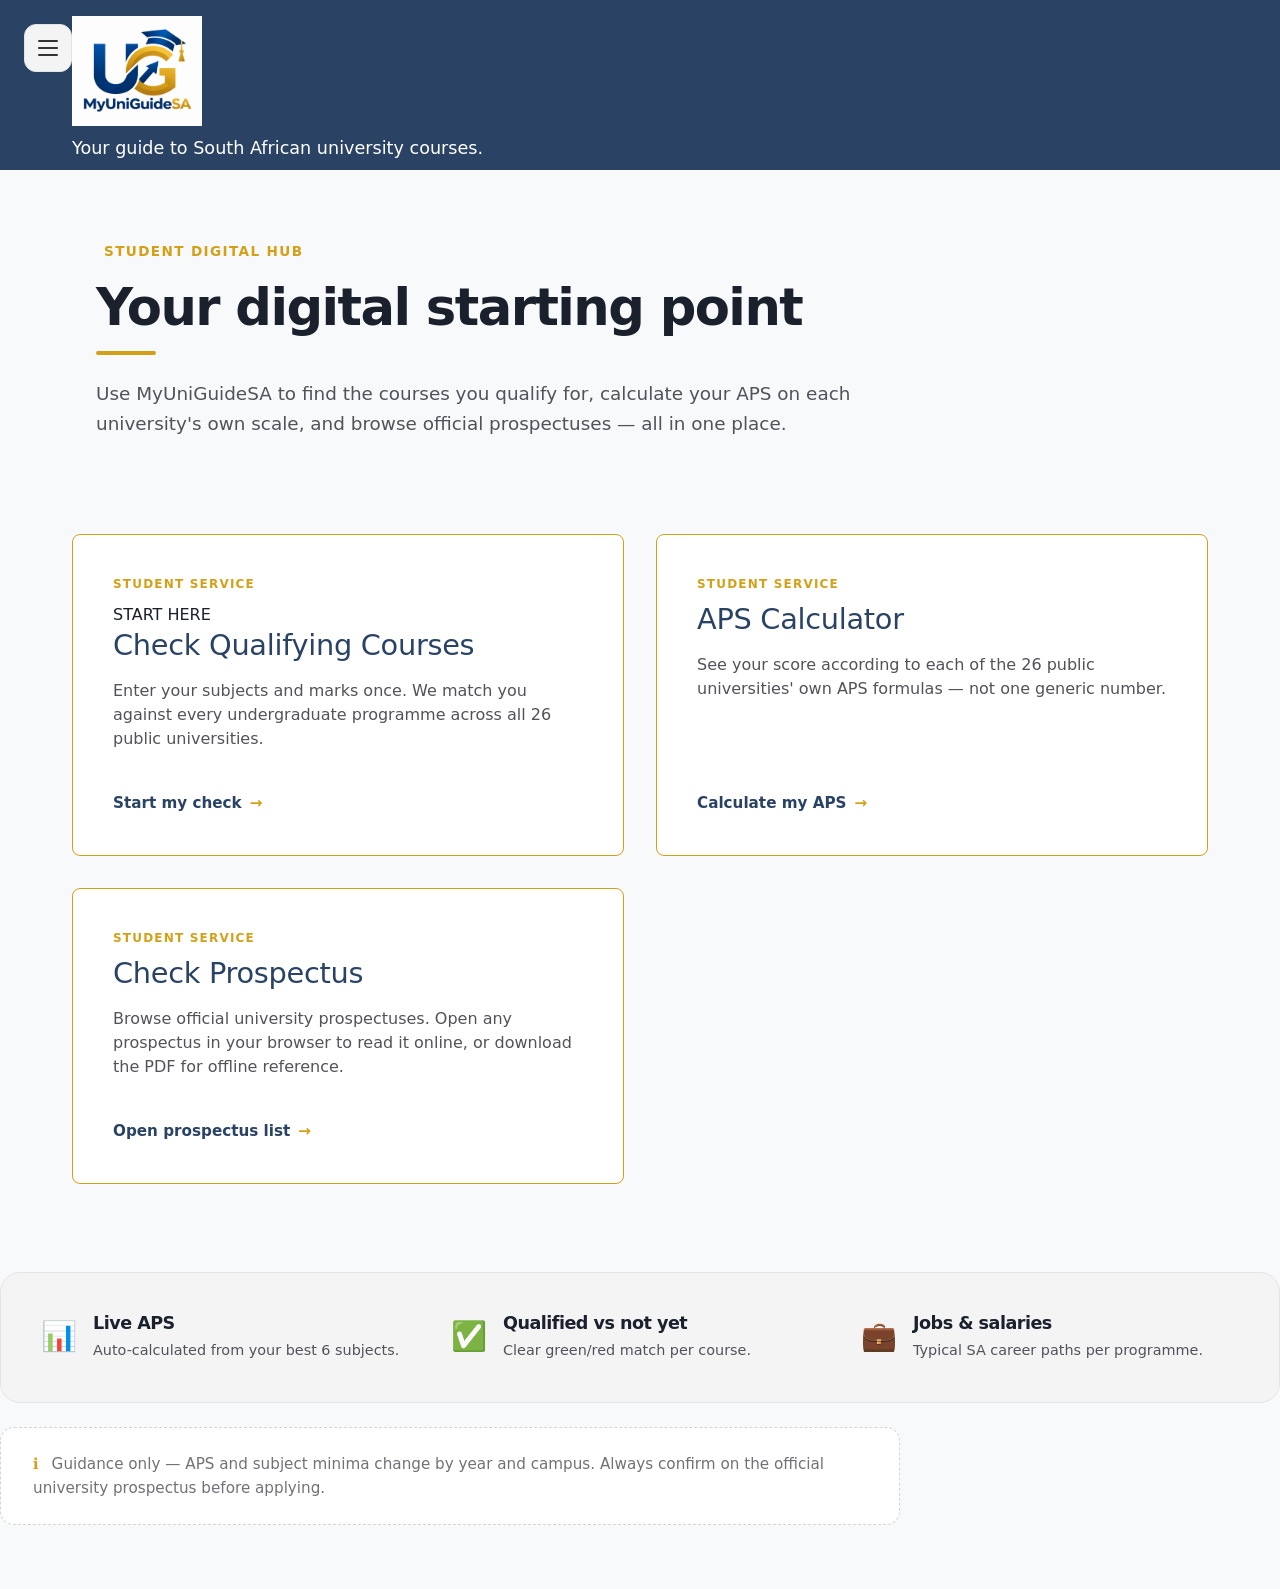
==== commit 1fe5aa8c: "a" ====
--- a/index.html
+++ b/index.html
@@ -11,12 +11,10 @@
     <meta name="apple-mobile-web-app-title" content="MyUniGuideSA" />
     <link rel="manifest" href="logos/site.webmanifest?v=20261009" />
     <link rel="stylesheet" href="style.css">
-    <script>
-      (function () {
-        const t = localStorage.getItem('uniPath_theme') || 'dark';
-        if (t === 'light') document.documentElement.classList.add('light');
-      })();
-    </script>
+  <script>
+  // Force Light Mode
+  document.documentElement.classList.add('light');
+</script>
 </head>
 <body>
     <button type="button" class="menu-btn menu-btn-fixed" id="menuBtn" aria-label="Open menu" title="Menu">
@@ -35,63 +33,51 @@
         <a class="side-menu-item" href="contact.html">Contact</a>
     </nav>
 
+    <!-- FULL WIDTH BLUE TOP BAR -->
+    <div class="top-banner">
+        <div class="top-bar">
+            <a href="index.html" class="logo-group">
+                <img src="logos/logo.png" alt="MyUniGuideSA Logo" class="site-logo">
+                <span class="logo-subhead">Your guide to South African university courses.</span>
+            </a>
+        </div>
+    </div>
+
     <div class="app-container">
-        <div class="top-bar">
-            <h1>MyUniGuideSA</h1>
-            <button type="button" class="theme-toggle" id="themeToggle" title="Toggle theme">
-                <span class="theme-icon">☀️</span>
-                <span class="theme-label">Light mode</span>
-            </button>
+        
+        <!-- HERO TEXT -->
+        <div class="home-hero">
+            <span class="home-badge"><span class="dot"></span> STUDENT DIGITAL HUB</span>
+            <h2>Your digital starting point</h2>
+            <p class="lead">
+                Use MyUniGuideSA to find the courses you qualify for, calculate your APS
+                on each university's own scale, and browse official prospectuses — all in one place.
+            </p>
         </div>
-        <div class="subhead">Your guide to South African university courses.</div>
 
         <div class="home-wrapper">
-
-            <!-- Hero -->
-            <div class="home-hero">
-                <span class="home-badge"><span class="dot"></span> 26 public universities · 9 provinces</span>
-                <h2>Find the right <span class="accent">university course</span> for your marks</h2>
-                <p class="lead">
-                    MyUniGuideSA helps Grade 10–12 learners check their APS, match their subjects
-                    to real degree requirements, and open official prospectuses — all in one place.
-                </p>
-            </div>
-
-            <!-- Action cards -->
+            <!-- MAIN ACTION GRID: Check Qualifying Courses is the hero -->
             <div class="action-grid">
                 <a class="action-card primary" href="details.html">
-                    <div class="action-icon">🎓</div>
-                    <h3>Check Qualifying Courses</h3>
-                    <p>
-                        Enter your name, grade, subjects and marks. We calculate your APS,
-                        then show every undergraduate programme you qualify for across all 26
-                        public universities — with requirements, jobs and salary ranges.
-                    </p>
+                    <span class="card-tag">START HERE</span>
+                    <h3>Check <span>Qualifying Courses</span></h3>
+                    <p>Enter your subjects and marks once. We match you against every undergraduate programme across all 26 public universities.</p>
                     <span class="cta">Start my check <span class="arrow">→</span></span>
                 </a>
 
                 <a class="action-card secondary" href="aps.html">
                     <h3>APS Calculator</h3>
-                    <p>
-                        See your score according to each of the 26 public universities'
-                        own APS formulas — not one generic number. Enter your subjects
-                        and marks to compare instantly.
-                    </p>
+                    <p>See your score according to each of the 26 public universities' own APS formulas — not one generic number.</p>
                     <span class="cta">Calculate my APS <span class="arrow">→</span></span>
                 </a>
 
-                <a class="action-card tertiary" href="prospectus.html">
+                <a class="action-card secondary" href="prospectus.html">
                     <h3>Check Prospectus</h3>
-                    <p>
-                        Browse official university prospectuses. Open any prospectus in your
-                        browser to read it online, or download the PDF to your own storage
-                        for offline reference.
-                    </p>
+                    <p>Browse official university prospectuses. Open any prospectus in your browser to read it online, or download the PDF for offline reference.</p>
                     <span class="cta">Open prospectus list <span class="arrow">→</span></span>
                 </a>
             </div>
 
-            <!-- Feature strip -->
             <div class="feature-strip">
                 <div class="feature-item">
                     <div class="f-icon">📊</div>
@@ -116,7 +102,6 @@
                 </div>
             </div>
 
-            <!-- Note -->
             <div class="home-note">
                 <span class="info">ℹ</span>
                 Guidance only — APS and subject minima change by year and campus.
@@ -128,9 +113,11 @@
 
     <script>
       (function () {
+        // ---- Side menu ----
         const menuBtn = document.getElementById('menuBtn');
         const menu = document.getElementById('sideMenu');
         const backdrop = document.getElementById('menuBackdrop');
+
         function openMenu() {
           menu.hidden = false;
           backdrop.hidden = false;
@@ -153,15 +140,18 @@
         });
         backdrop.addEventListener('click', closeMenu);
 
+        // ---- Theme toggle ----
         const btn = document.getElementById('themeToggle');
+        const iconEl = btn.querySelector('.theme-icon');
+        const labelEl = btn.querySelector('.theme-label');
+
         function applyIcon() {
           const light = document.documentElement.classList.contains('light');
-          const icon = btn.querySelector('.theme-icon');
-          const label = btn.querySelector('.theme-label');
-          if (icon) icon.textContent = light ? '🌙' : '☀️';
-          if (label) label.textContent = light ? 'Dark mode' : 'Light mode';
+          if (iconEl) iconEl.textContent = light ? '🌙' : '☀️';
+          if (labelEl) labelEl.textContent = light ? 'Dark mode' : 'Light mode';
         }
         applyIcon();
+
         btn.addEventListener('click', function () {
           document.documentElement.classList.toggle('light');
           const light = document.documentElement.classList.contains('light');
--- a/style.css
+++ b/style.css
@@ -44,17 +44,17 @@
 
 /* Light Mode Override */
 html.light {
-    --bg: #F4F4F5;
+    --bg: #F8F9FA;
     --surface: #FFFFFF;
     --surface-2: #F4F4F5;
     --surface-3: #E4E4E7;
-    --border: #D4D4D8;
-    --border-light: #E4E4E7;
-    --text: #18181B;
-    --heading: #000000;
+    --border: #E4E4E7;
+    --border-light: #D4D4D8;
+    --text: #333333;
+    --heading: #1A202C;
     --text-muted: #52525B;
     --text-dim: #71717A;
-    --shadow: 0 8px 24px rgba(0, 0, 0, 0.08);
+    --shadow: 0 4px 12px rgba(0, 0, 0, 0.05);
     --accent-glow: rgba(212, 160, 23, 0.2);
 }
 
@@ -95,7 +95,7 @@
 }
 
 /* ============================================================
-   Layout Containers (Full Screen)
+   Layout Containers
    ============================================================ */
 .app-container {
     width: 100%;
@@ -104,22 +104,90 @@
     padding: var(--content-padding);
 }
 
+/* Override app-container on the home page to remove padding for the full-bleed banner */
+.home-wrapper {
+    margin: 0 -4rem; /* Negates the app-container padding on desktop */
+}
+@media (max-width: 900px) {
+    .home-wrapper {
+        margin: 0 -1.5rem;
+    }
+}
+@media (max-width: 600px) {
+    .home-wrapper {
+        margin: 0 -1rem;
+    }
+}
+
 .app-container.wide {
     max-width: var(--max-width);
 }
 
+/* Full width blue banner */
+.top-banner {
+    background-color: #2A4365; /* Dark blue background */
+    width: 100vw;
+    position: relative;
+    left: 50%;
+    right: 50%;
+    margin-left: -50vw;
+    margin-right: -50vw;
+    margin-bottom: 1rem; /* Space between banner and hero text */
+    box-sizing: border-box;
+}
+
+/* Logo placement inside the banner */
 .top-bar {
     display: flex;
-    justify-content: space-between;
-    align-items: center;
-    padding: 1rem 0 1.5rem;
-    margin-left: 3rem;
-}
-
-.top-bar h1 {
-    font-size: 2rem;
-    letter-spacing: -0.04em;
-}
+    justify-content: flex-start; 
+    align-items: center;
+    padding: 1.5rem 4rem; /* Keeps logo aligned with text below on desktop */
+    margin: 0 auto;
+    max-width: var(--max-width);
+}
+
+.top-banner .logo-subhead {
+    color: #FFFFFF;
+    font-size: 1.1rem;
+    margin-top: 0.5rem;
+    display: block;
+}
+
+/* Mobile adjustments */
+@media (max-width: 900px) {
+    .top-bar {
+        padding: 1.5rem 1.5rem 1.5rem 4.5rem; /* Clears the fixed menu button */
+    }
+}
+
+
+.top-bar {
+    display: flex;
+    justify-content: flex-start; /* Aligns to the left */
+    align-items: center;
+    padding: 1rem 0 0.5rem; 
+    margin-left: 4.5rem; /* Pushes it right of the fixed menu button */
+    margin-right: 1rem; 
+}
+
+
+
+
+    /* Styling for the new logo image */
+.site-logo {
+    height: 110px; /* Adjust this number to make the logo bigger or smaller */
+    width: auto;
+    display: block;
+    object-fit: contain;
+}
+
+/* Adjust logo size for mobile screens */
+@media (max-width: 600px) {
+    .site-logo {
+        height: 75px; 
+    }
+}
+
 
 .subhead {
     color: var(--text-muted);
@@ -191,7 +259,7 @@
     border: none;
     border-radius: var(--radius-pill);
     padding: 1rem 2rem;
-    width: 100%; /* Now stretches full width */
+    width: 100%;
     margin-top: 1rem;
 }
 
@@ -297,7 +365,6 @@
     box-shadow: 0 0 0 3px var(--accent-glow);
 }
 
-/* Make select dropdowns smaller on mobile phones */
 @media (max-width: 600px) {
     select {
         padding: 0.75rem;
@@ -308,7 +375,6 @@
 /* ============================================================
    YOUR DETAILS — subject rows & live APS box
    ============================================================ */
-
 .subject-row {
     display: flex;
     gap: 0.55rem;
@@ -450,7 +516,6 @@
     font-size: 0.9rem;
 }
 
-/* Reverted to large text instead of a pill */
 .aps-live-value {
     font-size: 2.5rem;
     font-weight: 800;
@@ -466,7 +531,6 @@
 /* ============================================================
    COURSES — toolbar, university blocks, course items
    ============================================================ */
-
 .results-toolbar {
     position: relative;
     background: var(--surface);
@@ -513,7 +577,6 @@
 
 .filter-btn:hover:not(.active) { border-color: var(--accent); }
 
-/* University search */
 .uni-search-wrap { margin-top: 0.35rem; }
 
 .uni-search-label {
@@ -581,7 +644,6 @@
     font-size: 0.88rem;
 }
 
-/* Results summary */
 .results-summary {
     margin-bottom: 0.85rem;
     padding: 0.75rem 1rem;
@@ -624,7 +686,6 @@
     font-style: italic;
 }
 
-/* University block */
 .university-block {
     background: var(--surface);
     border-radius: var(--radius-card);
@@ -718,7 +779,6 @@
     color: #fff;
 }
 
-/* Faculty */
 .faculty-block {
     border-bottom: 1px solid var(--border);
     padding: 0.15rem 0;
@@ -771,7 +831,6 @@
 .faculty-block:not(.open) .faculty-body { display: none; }
 .faculty-block.open .faculty-body { display: block; }
 
-/* Course item */
 .course-wrap { margin-bottom: 0.15rem; }
 
 .course-item {
@@ -880,11 +939,9 @@
     border-left: 5px solid var(--danger);
 }
 
-/* Feedback colours */
 .req-fail, .aps-bad { color: var(--danger); }
 .aps-ok { color: var(--success); }
 
-/* Jobs list inside course description */
 .jobs-title {
     display: block;
     margin-top: 0.55rem;
@@ -903,7 +960,6 @@
     line-height: 1.4;
 }
 
-/* University logo badge (shared, needed by course blocks) */
 .uni-logo {
     display: inline-flex;
     align-items: center;
@@ -979,7 +1035,6 @@
     }
 }
 
-/* Prevent SVG icons from exploding layout */
 .uni-title .icon-svg,
 .faculty-header .icon-svg,
 .uni-search-label .icon-svg,
@@ -1033,7 +1088,6 @@
     border-radius: 2px;
 }
 
-/* Fixed Back Button for inner pages */
 .back-btn {
     position: fixed;
     top: 1.5rem;
@@ -1128,7 +1182,6 @@
     border-left: 4px solid var(--accent);
 }
 
-/* Theme Toggle */
 .theme-toggle {
     background: var(--surface-2);
     border: 1px solid var(--border);
@@ -1146,7 +1199,6 @@
     border-color: var(--accent);
 }
 
-/* Page Nav (Steps) */
 .page-nav {
     display: flex;
     align-items: center;
@@ -1224,7 +1276,6 @@
     transform: translateX(-50%) translateY(0);
 }
 
-/* Scroll to Top Button */
 .scroll-top-btn {
     position: fixed;
     bottom: 2rem;
@@ -1257,7 +1308,6 @@
     border-color: var(--accent);
 }
 
-/* Result Error / No Results */
 .result-error, .no-results {
     background: var(--danger-bg);
     color: var(--danger);
@@ -1320,7 +1370,6 @@
     overflow: hidden;
 }
 
-/* Ensure logos inside APS results don't explode */
 .urc-head img,
 .urc-head svg,
 .urc-head .uni-logo-wrap {
@@ -1373,7 +1422,6 @@
     word-wrap: break-word;
 }
 
-/* Mobile fallback for APS Results grid */
 @media (max-width: 600px) {
     .uni-results-grid {
         grid-template-columns: 1fr;
@@ -1386,7 +1434,6 @@
     }
 }
 
-/* Subject Input Card for APS page */
 .subject-input-card {
     width: 100%;
 }
@@ -1706,166 +1753,396 @@
 
 .home-hero {
     text-align: left;
-    padding: 1rem 0 2rem;
+    padding: 1rem 0 2rem; /* Increased top padding to clear the fixed menu button */
     max-width: 900px;
+    margin: 0; 
+    padding-left: 2rem;
+    padding-right: 2rem;
 }
 
 .home-badge {
     display: inline-flex;
     align-items: center;
     gap: 0.5rem;
-    background: var(--surface-2);
-    border: 1px solid var(--border);
-    padding: 0.5rem 1.25rem;
-    border-radius: var(--radius-pill);
+    background: transparent;
+    border: none;
+    padding: 0;
     font-size: 0.85rem;
-    font-weight: 700;
-    color: var(--text-muted);
+    font-weight: 800;
+    color: #D4A017; /* Gold */
+    margin-bottom: 1rem;
+    text-transform: uppercase;
+    letter-spacing: 0.1em;
+}
+
+.home-hero h2 {
+    font-size: clamp(2.5rem, 4vw, 3.5rem);
     margin-bottom: 1.5rem;
-    text-transform: uppercase;
-    letter-spacing: 0.04em;
-}
-
-.home-badge .dot {
-    width: 8px;
-    height: 8px;
-    background: var(--accent);
-    border-radius: 50%;
-}
-
-.home-hero h2 {
-    font-size: clamp(2.5rem, 5vw, 4rem);
-    margin-bottom: 1.5rem;
-    line-height: 1.05;
+    line-height: 1.1;
+    color: #1a202c; /* Dark text for light mode layout */
+    position: relative;
+}
+
+/* Gold underline under the heading */
+.home-hero h2::after {
+    content: '';
+    display: block;
+    width: 60px;
+    height: 4px;
+    background: #D4A017;
+    margin-top: 1rem;
+    border-radius: 2px;
 }
 
 .home-hero .accent {
-    color: var(--accent);
+    color: #D4A017;
 }
 
 .home-hero .lead {
-    font-size: 1.25rem;
-    color: var(--text-muted);
+    font-size: 1.15rem;
+    color: #52525B;
     max-width: 800px;
     line-height: 1.6;
+}
+
+/* ============================================================
+   Quick Links Sidebar (Matches Screenshot 1)
+   ============================================================ */
+.portal-layout {
+    display: flex;
+    gap: 3rem;
+    align-items: flex-start;
+    max-width: 1200px;
+    margin: 0 auto;
+    padding: 2rem;
+}
+
+.portal-sidebar {
+    width: 280px;
+    flex-shrink: 0;
+    background: #FFFFFF;
+    border: 1px solid #E4E4E7;
+    border-radius: 8px;
+    overflow: hidden;
+    box-shadow: 0 4px 12px rgba(0,0,0,0.05);
+}
+
+.sidebar-header {
+    background: #2A4365; /* Dark blue */
+    color: #FFFFFF;
+    padding: 1.5rem;
+}
+
+.sidebar-header span {
+    display: block;
+    font-size: 0.75rem;
+    font-weight: 800;
+    color: #D4A017; /* Gold */
+    letter-spacing: 0.1em;
+    text-transform: uppercase;
+    margin-bottom: 0.25rem;
+}
+
+.sidebar-header h3 {
+    color: #FFFFFF;
+    font-size: 1.5rem;
+    font-weight: 400;
+    margin: 0;
+}
+
+.sidebar-menu {
+    list-style: none;
+    padding: 0;
+    margin: 0;
+}
+
+.sidebar-menu li {
+    border-bottom: 1px solid #E4E4E7;
+}
+
+.sidebar-menu li:last-child {
+    border-bottom: none;
+}
+
+.sidebar-menu a {
+    display: flex;
+    justify-content: space-between;
+    align-items: center;
+    padding: 1.2rem 1.5rem;
+    color: #1A202C;
+    font-weight: 700;
+    text-decoration: none;
+    transition: background 0.2s;
+    font-size: 0.95rem;
+}
+
+.sidebar-menu a:hover {
+    background: #F8F9FA;
+}
+
+.sidebar-menu a .arrow {
+    color: #D4A017;
+    font-weight: normal;
+}
+
+/* Active State for Sidebar */
+.sidebar-menu li.active {
+    border-left: 4px solid #D4A017;
+}
+
+.sidebar-menu li.active a {
+    background: #FCF9EE; /* Very light gold */
+    padding-left: calc(1.5rem - 4px); /* Offset the border */
+}
+
+.portal-main {
+    flex: 1;
+    min-width: 0;
+}
+
+/* ============================================================
+   Action Grid (Home page) — Full-Bleed Screenshot Style
+   ============================================================ */
+
+.full-bleed-wrapper {
+    width: 100vw;
+    position: relative;
+    left: 50%;
+    right: 50%;
+    margin-left: -50vw;
+    margin-right: -50vw;
+    background: #F8F9FA; /* Light background for the grid section */
+    padding-bottom: 4rem;
 }
 
 .action-grid {
     display: grid;
     grid-template-columns: 1fr;
-    gap: 1.5rem;
     width: 100%;
-}
-
+    max-width: 100%;
+    margin: 0;
+}
+
+/* --- Mobile View: Clean, Tappable Cards --- */
+@media (max-width: 767px) {
+    .action-card {
+        background: #FFFFFF;
+        border: 1px solid #E4E4E7;
+        border-top: 4px solid var(--accent);
+        border-radius: 8px;
+        padding: 1.5rem;
+        display: flex;
+        flex-direction: column;
+        text-decoration: none;
+        margin: 1rem;
+    }
+    
+    .action-card h3 {
+        font-size: 1.25rem;
+        margin-bottom: 0.5rem;
+        color: #1A202C;
+    }
+    
+    .action-card p {
+        font-size: 0.95rem;
+        color: #52525B;
+        line-height: 1.5;
+        margin-bottom: 1.5rem;
+        flex: 1;
+    }
+}
+
+/* --- Desktop View: Full-Bleed Banner + Grid --- */
 @media (min-width: 768px) {
     .action-grid {
+        display: grid;
         grid-template-columns: repeat(2, 1fr);
-    }
-
-    .action-grid > .action-card:first-child {
-        grid-column: 1 / -1;
-    }
-}
-
-.action-card {
-    background: var(--surface);
-    border: 1px solid var(--border);
-    border-radius: var(--radius-card);
-    padding: 2.5rem 2rem;
-    display: flex;
-    flex-direction: column;
-    transition: all 0.2s;
-}
-
-.action-card:hover {
-    border-color: var(--accent);
-    transform: translateY(-6px);
-    box-shadow: var(--shadow);
-}
-
-.action-card.primary { border-top: 4px solid var(--accent); }
-.action-card.secondary { border-top: 4px solid var(--text-muted); }
-.action-card.tertiary { border-top: 4px solid var(--surface-3); }
-
-.action-icon {
-    font-size: 2.5rem;
-    margin-bottom: 1.5rem;
-    background: var(--surface-2);
-    width: 64px;
-    height: 64px;
-    display: flex;
-    align-items: center;
-    justify-content: center;
-    border-radius: 16px;
-    border: 1px solid var(--border);
-}
-
-.action-card h3 {
-    font-size: 1.5rem;
-    margin-bottom: 1rem;
-}
-
-.action-card p {
-    font-size: 1rem;
-    color: var(--text-muted);
-    flex: 1;
-    margin-bottom: 2rem;
-    line-height: 1.6;
-}
-
-.action-card .cta {
-    font-weight: 700;
-    color: var(--accent);
-    font-size: 1.05rem;
-    display: flex;
-    align-items: center;
-    gap: 0.5rem;
-}
-
-.action-card .cta .arrow {
-    transition: transform 0.2s;
-}
-
-.action-card:hover .cta .arrow {
-    transform: translateX(6px);
-}
-
-@media (max-width: 600px) {
-    .action-grid {
-        gap: 1rem;
-    }
-    .action-card {
-        padding: 1.25rem;
-        flex-direction: row;
-        flex-wrap: wrap;
-        align-items: flex-start;
-        gap: 1rem;
-    }
-    .action-icon {
-        width: 48px;
-        height: 48px;
-        font-size: 1.5rem;
-        margin-bottom: 0;
-    }
-    .action-card h3 {
-        font-size: 1.15rem;
+        max-width: 1200px;
+        margin: 0 auto;
+        padding: 4rem 2rem;
+        gap: 2rem;
+    }
+
+       /* 1. Primary card now uses the same card style as the others */
+    .action-card.primary,
+    .action-card.secondary,
+    .action-card.tertiary {
+        background: #FFFFFF; 
+        border: 1px solid #D4A017; /* Gold border all around */
+        border-radius: 8px; 
+        padding: 2.5rem;
+        display: flex;
+        flex-direction: column;
+        text-decoration: none;
+        transition: all 0.2s ease;
+        color: #1A202C; 
+    }
+
+    .action-card.primary:hover,
+    .action-card.secondary:hover,
+    .action-card.tertiary:hover {
+        background: #FCF9EE;
+        box-shadow: 0 10px 30px rgba(212, 160, 23, 0.1);
+        transform: translateY(-4px);
+    }
+
+    .action-card.primary .action-icon,
+    .action-card.secondary .action-icon,
+    .action-card.tertiary .action-icon {
+        display: none; 
+    }
+
+    .action-card.primary::before,
+    .action-card.secondary::before,
+    .action-card.tertiary::before {
+        content: "STUDENT SERVICE";
+        display: block;
+        font-size: 0.75rem;
+        font-weight: 800;
+        color: #D4A017; 
+        letter-spacing: 0.1em;
         margin-bottom: 0.5rem;
+        text-transform: uppercase;
+    }
+
+    /* Lighter typography to match "myAccess" style */
+    .action-card.primary h3,
+    .action-card.secondary h3,
+    .action-card.tertiary h3 {
+        font-size: 1.8rem;
+        font-weight: 400; 
+        color: #2A4365; 
+        margin-bottom: 1rem;
+        letter-spacing: -0.01em;
+    }
+
+    /* Reset the primary h3 span highlight so it reads like the others */
+    .action-card.primary h3 span {
+        color: inherit;
+        font-weight: inherit;
+    }
+
+    .action-card.primary p,
+    .action-card.secondary p,
+    .action-card.tertiary p {
+        font-size: 1rem;
+        color: #52525B; 
+        line-height: 1.5;
+        margin-bottom: 2.5rem; 
         flex: 1;
-        align-self: center;
-    }
-    .action-card p {
-        font-size: 0.9rem;
+    }
+
+    .action-card.primary .cta,
+    .action-card.secondary .cta,
+    .action-card.tertiary .cta {
+        font-weight: 800;
+        color: #2A4365; 
+        font-size: 0.95rem;
+        display: inline-flex;
+        align-items: center;
+        gap: 0.5rem;
+        margin-top: auto;
+    }
+
+    .action-card.primary .cta .arrow,
+    .action-card.secondary .cta .arrow,
+    .action-card.tertiary .cta .arrow {
+        color: #D4A017; 
+        transition: transform 0.2s;
+    }
+
+    .action-card.primary:hover .cta .arrow,
+    .action-card.secondary:hover .cta .arrow,
+    .action-card.tertiary:hover .cta .arrow {
+        transform: translateX(4px);
+    }
+    
+    
+    }
+
+    /* 2. The Secondary Grid Cards - Matches Screenshot 1 */
+    .action-card.secondary,
+    .action-card.tertiary {
+        background: #FFFFFF; 
+        border: 1px solid #D4A017; /* Gold border all around */
+        border-radius: 8px; 
+        padding: 2.5rem;
+        display: flex;
+        flex-direction: column;
+        text-decoration: none;
+        transition: all 0.2s ease;
+        color: #1A202C; 
+    }
+
+    .action-card.secondary:hover,
+    .action-card.tertiary:hover {
+        background: #FCF9EE;
+        box-shadow: 0 10px 30px rgba(212, 160, 23, 0.1);
+        transform: translateY(-4px);
+    }
+
+    .action-card.secondary .action-icon,
+    .action-card.tertiary .action-icon {
+        display: none; 
+    }
+
+    .action-card.secondary::before,
+    .action-card.tertiary::before {
+        content: "STUDENT SERVICE";
+        display: block;
+        font-size: 0.75rem;
+        font-weight: 800;
+        color: #D4A017; 
+        letter-spacing: 0.1em;
+        margin-bottom: 0.5rem;
+        text-transform: uppercase;
+    }
+
+    /* Lighter typography to match "myAccess" style */
+    .action-card.secondary h3,
+    .action-card.tertiary h3 {
+        font-size: 1.8rem;
+        font-weight: 400; 
+        color: #2A4365; 
         margin-bottom: 1rem;
-        flex-basis: 100%;
+        letter-spacing: -0.01em;
+    }
+
+    .action-card.secondary p,
+    .action-card.tertiary p {
+        font-size: 1rem;
+        color: #52525B; 
         line-height: 1.5;
-    }
-    .action-card .cta {
+        margin-bottom: 2.5rem; 
+        flex: 1;
+    }
+
+    .action-card.secondary .cta,
+    .action-card.tertiary .cta {
+        font-weight: 800;
+        color: #2A4365; 
         font-size: 0.95rem;
-        flex-basis: 100%;
+        display: inline-flex;
+        align-items: center;
+        gap: 0.5rem;
         margin-top: auto;
     }
-}
-
+
+    .action-card.secondary .cta .arrow,
+    .action-card.tertiary .cta .arrow {
+        color: #D4A017; 
+        transition: transform 0.2s;
+    }
+
+    .action-card.secondary:hover .cta .arrow,
+    .action-card.tertiary:hover .cta .arrow {
+        transform: translateX(4px);
+    }
+
+
+/* ============================================================
+   Feature Strip & Notes (Kept from original)
+   ============================================================ */
 .feature-strip {
     display: flex;
     flex-wrap: wrap;
